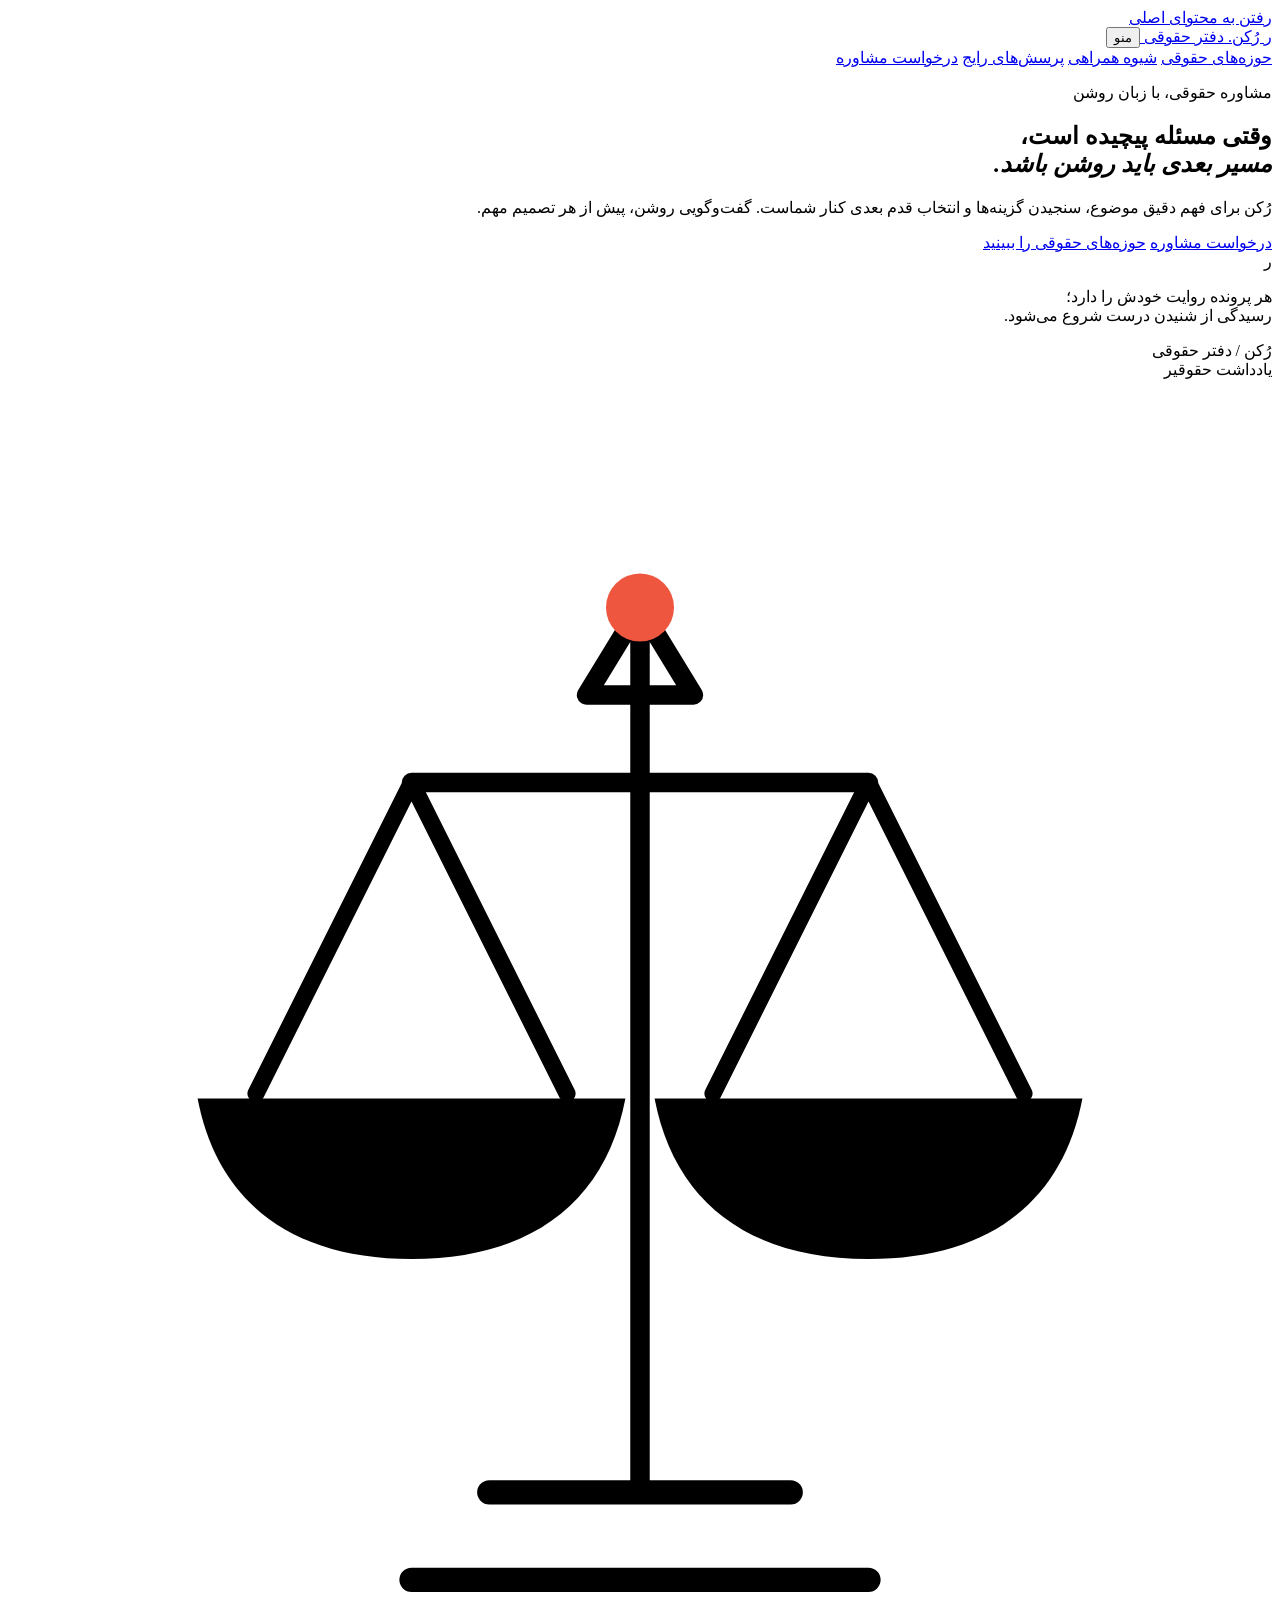
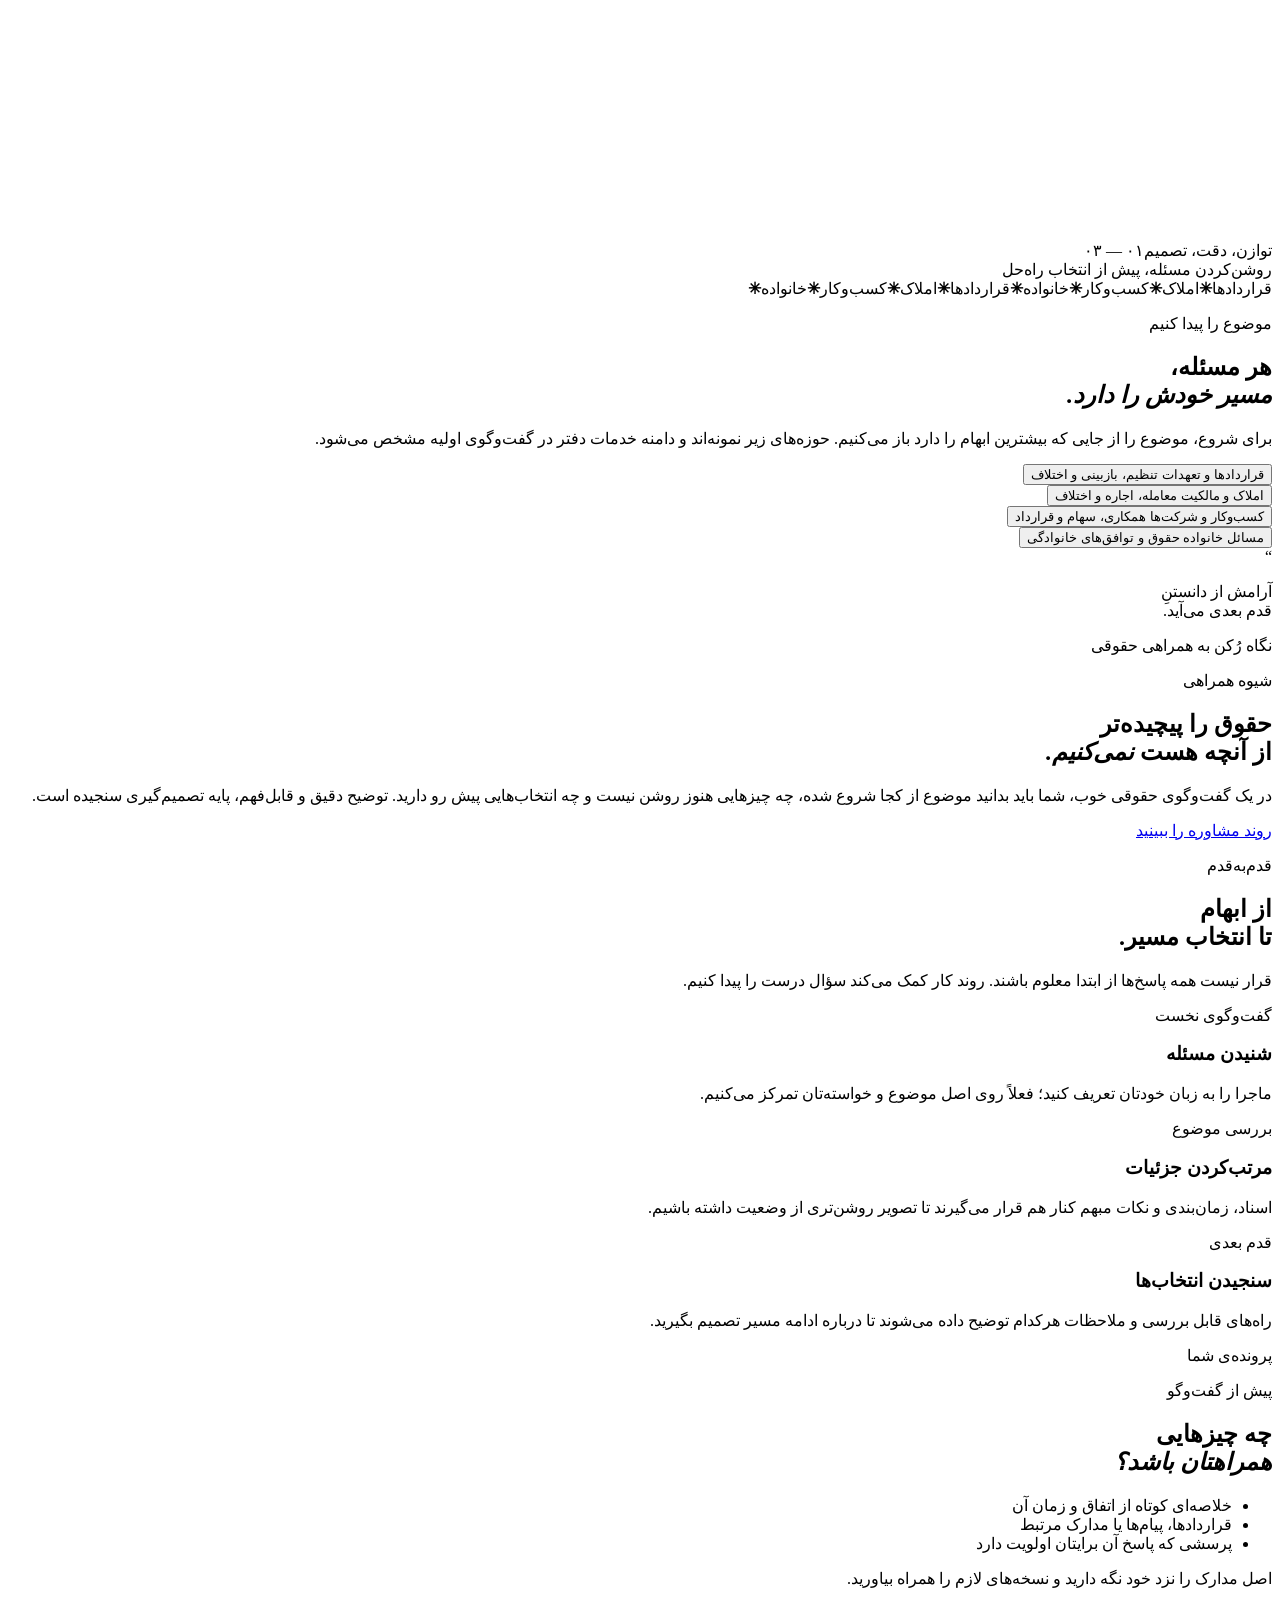
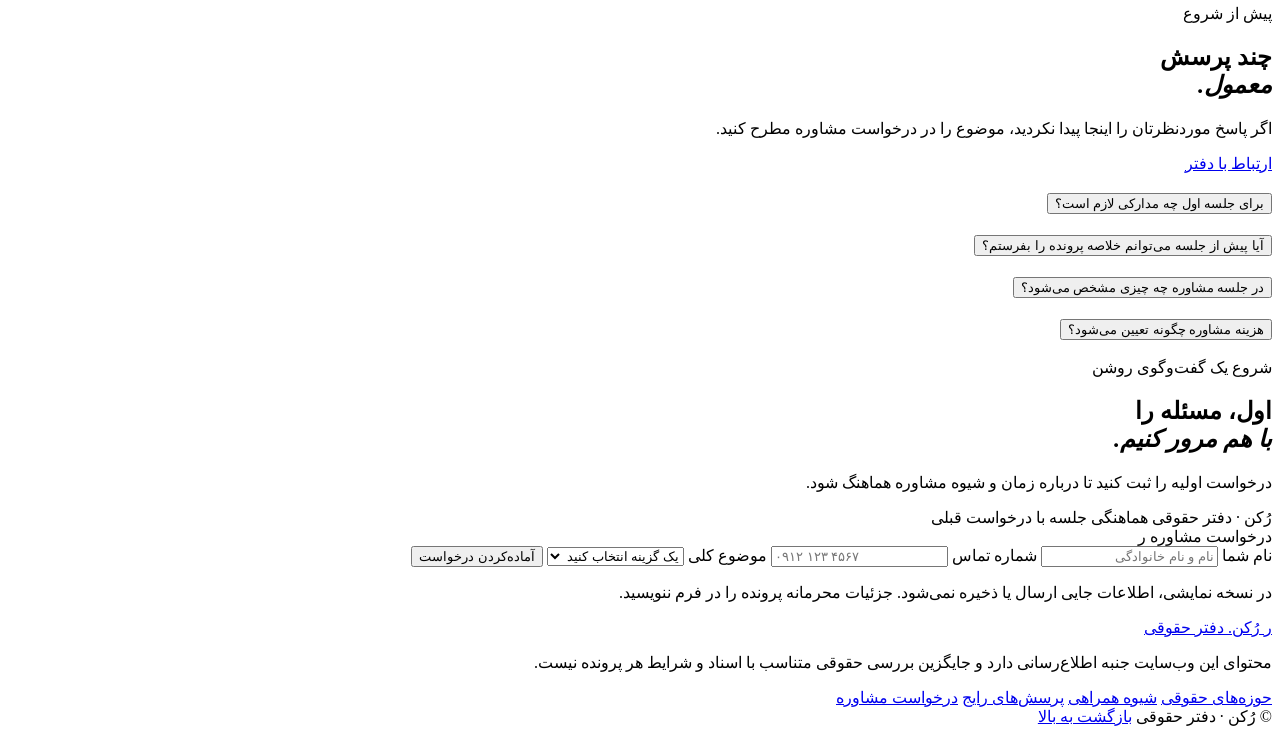
==== index.html @ d0f80ebe "Add Persian homepage" ====
<!doctype html>
<html lang="fa" dir="rtl">
<head>
  <meta charset="utf-8">
  <meta name="viewport" content="width=device-width, initial-scale=1">
  <meta name="theme-color" content="#f3f0e9">
  <meta name="description" content="رُکن؛ نمونه‌ای برای معرفی خدمات حقوقی، توضیح مسیر مشاوره و ارتباط با دفتر حقوقی.">
  <title>رُکن | دفتر حقوقی</title>
  <link rel="preconnect" href="https://fonts.googleapis.com">
  <link rel="preconnect" href="https://fonts.gstatic.com" crossorigin>
  <link href="https://fonts.googleapis.com/css2?family=Noto+Naskh+Arabic:wght@500;600;700&family=Vazirmatn:wght@400;500;600;700;800&display=swap" rel="stylesheet">
  <link rel="stylesheet" href="styles.css">
  <script src="app.js" defer></script>
</head>
<body>
  <a class="skip-link" href="#main">رفتن به محتوای اصلی</a>
  <div class="page-frame">
    <header class="site-header">
      <a class="brand" href="#top" aria-label="رُکن، صفحه اصلی">
        <span class="brand-mark" aria-hidden="true">ر</span>
        <span class="brand-name">رُکن<span class="brand-dot">.</span></span>
        <span class="brand-caption">دفتر حقوقی</span>
      </a>
      <button class="menu-toggle" type="button" aria-expanded="false" aria-controls="main-nav">
        <span class="menu-toggle-label">منو</span>
        <span class="menu-glyph" aria-hidden="true"><i></i><i></i></span>
      </button>
      <nav class="main-nav" id="main-nav" aria-label="ناوبری اصلی">
        <a href="#services">حوزه‌های حقوقی</a>
        <a href="#approach">شیوه همراهی</a>
        <a href="#questions">پرسش‌های رایج</a>
        <a class="nav-contact" href="#contact">درخواست مشاوره</a>
      </nav>
    </header>

    <main id="main">
      <section class="hero section-wrap" id="top">
        <div class="hero-copy">
          <p class="eyebrow"><span class="eyebrow-line"></span> مشاوره حقوقی، با زبان روشن</p>
          <h1>وقتی مسئله پیچیده است،<br><em>مسیر بعدی باید روشن باشد.</em></h1>
          <p class="hero-intro">رُکن برای فهم دقیق موضوع، سنجیدن گزینه‌ها و انتخاب قدم بعدی کنار شماست. گفت‌وگویی روشن، پیش از هر تصمیم مهم.</p>
          <div class="hero-actions">
            <a class="button button-dark" href="#contact">درخواست مشاوره</a>
            <a class="text-link" href="#services">حوزه‌های حقوقی را ببینید</a>
          </div>
          <div class="hero-note">
            <span class="note-stamp" aria-hidden="true">ر</span>
            <p>هر پرونده روایت خودش را دارد؛<br>رسیدگی از شنیدن درست شروع می‌شود.</p>
          </div>
        </div>
        <div class="hero-art" aria-label="تصویرسازی انتزاعی با الهام از ترازوی عدالت" role="img">
          <div class="art-grid" aria-hidden="true"></div>
          <div class="art-orbit art-orbit-one" aria-hidden="true"></div>
          <div class="art-orbit art-orbit-two" aria-hidden="true"></div>
          <span class="art-index">رُکن / دفتر حقوقی</span>
          <div class="art-paper">
            <div class="paper-topline"><span>یادداشت حقوقی</span><span class="paper-seal">ر</span></div>
            <svg class="scale-drawing" viewBox="0 0 260 300" fill="none" xmlns="http://www.w3.org/2000/svg" aria-hidden="true">
              <path d="M130 47V228M83 83H177M130 47L119 65H141L130 47Z" stroke="currentColor" stroke-width="4" stroke-linecap="round" stroke-linejoin="round"/>
              <path d="M83 83L51 147M83 83L115 147M177 83L145 147M177 83L209 147" stroke="currentColor" stroke-width="3.5" stroke-linecap="round"/>
              <path d="M39 148C43 169 58 181 83 181C108 181 123 169 127 148H39Z" fill="currentColor"/>
              <path d="M133 148C137 169 152 181 177 181C202 181 217 169 221 148H133Z" fill="currentColor"/>
              <path d="M99 229H161M83 247H177" stroke="currentColor" stroke-width="5" stroke-linecap="round"/>
              <circle cx="130" cy="47" r="7" fill="#ef563f"/>
            </svg>
            <div class="paper-bottomline"><span>توازن، دقت، تصمیم</span><span>۰۱ — ۰۳</span></div>
          </div>
          <span class="art-side-note">روشن‌کردن مسئله، پیش از انتخاب راه‌حل</span>
          <span class="art-red-disc" aria-hidden="true"></span>
        </div>
      </section>

      <div class="ticker" aria-label="خدمات حقوقی روشن و قابل‌پیگیری">
        <div class="ticker-track">
          <span>قراردادها</span><b>✳</b><span>املاک</span><b>✳</b><span>کسب‌وکار</span><b>✳</b><span>خانواده</span><b>✳</b><span>قراردادها</span><b>✳</b><span>املاک</span><b>✳</b><span>کسب‌وکار</span><b>✳</b><span>خانواده</span><b>✳</b>
        </div>
      </div>

      <section class="services section-wrap" id="services">
        <div class="section-heading">
          <div>
            <p class="eyebrow"><span class="eyebrow-line"></span> موضوع را پیدا کنیم</p>
            <h2>هر مسئله،<br><em>مسیر خودش را دارد.</em></h2>
          </div>
          <p class="section-lead">برای شروع، موضوع را از جایی که بیشترین ابهام را دارد باز می‌کنیم. حوزه‌های زیر نمونه‌اند و دامنه خدمات دفتر در گفت‌وگوی اولیه مشخص می‌شود.</p>
        </div>
        <div class="service-list">
          <article class="service-row">
            <button class="service-trigger" type="button" aria-expanded="false" aria-controls="service-contracts">
              <span class="service-name">قراردادها و تعهدات</span>
              <span class="service-kicker">تنظیم، بازبینی و اختلاف</span>
              <span class="plus-mark" aria-hidden="true"></span>
            </button>
            <div class="service-detail" id="service-contracts" hidden>
              <p>پیش از امضا یا در زمان اختلاف، بندهای مهم، تعهدها و پیامدهای احتمالی را متناسب با متن قرارداد بررسی کنید.</p>
              <a href="#contact">درباره این موضوع گفت‌وگو کنیم</a>
            </div>
          </article>
          <article class="service-row">
            <button class="service-trigger" type="button" aria-expanded="false" aria-controls="service-property">
              <span class="service-name">املاک و مالکیت</span>
              <span class="service-kicker">معامله، اجاره و اختلاف</span>
              <span class="plus-mark" aria-hidden="true"></span>
            </button>
            <div class="service-detail" id="service-property" hidden>
              <p>مدارک و توافق‌های مرتبط با ملک را کنار هم بگذارید تا موضوع، خواسته و مسیرهای قابل بررسی روشن‌تر شود.</p>
              <a href="#contact">درباره این موضوع گفت‌وگو کنیم</a>
            </div>
          </article>
          <article class="service-row">
            <button class="service-trigger" type="button" aria-expanded="false" aria-controls="service-business">
              <span class="service-name">کسب‌وکار و شرکت‌ها</span>
              <span class="service-kicker">همکاری، سهام و قرارداد</span>
              <span class="plus-mark" aria-hidden="true"></span>
            </button>
            <div class="service-detail" id="service-business" hidden>
              <p>در روابط تجاری، جزئیات توافق و حدود مسئولیت‌ها اهمیت دارند. اسناد مرتبط را برای بررسی اولیه آماده کنید.</p>
              <a href="#contact">درباره این موضوع گفت‌وگو کنیم</a>
            </div>
          </article>
          <article class="service-row">
            <button class="service-trigger" type="button" aria-expanded="false" aria-controls="service-family">
              <span class="service-name">مسائل خانواده</span>
              <span class="service-kicker">حقوق و توافق‌های خانوادگی</span>
              <span class="plus-mark" aria-hidden="true"></span>
            </button>
            <div class="service-detail" id="service-family" hidden>
              <p>با حفظ حریم خصوصی، موضوع را مرحله‌به‌مرحله مطرح کنید تا گزینه‌های متناسب با شرایط شما بررسی شوند.</p>
              <a href="#contact">درباره این موضوع گفت‌وگو کنیم</a>
            </div>
          </article>
        </div>
      </section>

      <section class="manifesto" id="approach">
        <div class="manifesto-inner section-wrap">
          <div class="manifesto-aside">
            <span class="manifesto-mark" aria-hidden="true">“</span>
            <p>آرامش از دانستنِ<br>قدم بعدی می‌آید.</p>
            <span class="manifesto-caption">نگاه رُکن به همراهی حقوقی</span>
          </div>
          <div class="manifesto-copy">
            <p class="eyebrow eyebrow-light"><span class="eyebrow-line"></span> شیوه همراهی</p>
            <h2>حقوق را پیچیده‌تر<br>از آنچه هست <em>نمی‌کنیم.</em></h2>
            <p>در یک گفت‌وگوی حقوقی خوب، شما باید بدانید موضوع از کجا شروع شده، چه چیزهایی هنوز روشن نیست و چه انتخاب‌هایی پیش رو دارید. توضیح دقیق و قابل‌فهم، پایه تصمیم‌گیری سنجیده است.</p>
            <a class="light-link" href="#process">روند مشاوره را ببینید</a>
          </div>
          <div class="manifesto-geometry" aria-hidden="true"><span></span><span></span><span></span></div>
        </div>
      </section>

      <section class="process section-wrap" id="process">
        <div class="process-heading">
          <p class="eyebrow"><span class="eyebrow-line"></span> قدم‌به‌قدم</p>
          <h2>از ابهام<br>تا انتخاب مسیر.</h2>
          <p>قرار نیست همه پاسخ‌ها از ابتدا معلوم باشند. روند کار کمک می‌کند سؤال درست را پیدا کنیم.</p>
        </div>
        <div class="process-steps">
          <article class="process-step">
            <span class="step-marker">گفت‌وگوی نخست</span>
            <h3>شنیدن مسئله</h3>
            <p>ماجرا را به زبان خودتان تعریف کنید؛ فعلاً روی اصل موضوع و خواسته‌تان تمرکز می‌کنیم.</p>
          </article>
          <article class="process-step">
            <span class="step-marker">بررسی موضوع</span>
            <h3>مرتب‌کردن جزئیات</h3>
            <p>اسناد، زمان‌بندی و نکات مبهم کنار هم قرار می‌گیرند تا تصویر روشن‌تری از وضعیت داشته باشیم.</p>
          </article>
          <article class="process-step">
            <span class="step-marker">قدم بعدی</span>
            <h3>سنجیدن انتخاب‌ها</h3>
            <p>راه‌های قابل بررسی و ملاحظات هرکدام توضیح داده می‌شوند تا درباره ادامه مسیر تصمیم بگیرید.</p>
          </article>
        </div>
      </section>

      <section class="bring section-wrap">
        <div class="bring-card">
          <div class="bring-visual" aria-hidden="true">
            <div class="folder-shape"><span></span><i></i><b></b></div>
            <span class="folder-label">پرونده‌ی شما</span>
          </div>
          <div class="bring-copy">
            <p class="eyebrow"><span class="eyebrow-line"></span> پیش از گفت‌وگو</p>
            <h2>چه چیزهایی<br><em>همراهتان باشد؟</em></h2>
            <ul class="check-list">
              <li>خلاصه‌ای کوتاه از اتفاق و زمان آن</li>
              <li>قراردادها، پیام‌ها یا مدارک مرتبط</li>
              <li>پرسشی که پاسخ آن برایتان اولویت دارد</li>
            </ul>
            <p class="privacy-note">اصل مدارک را نزد خود نگه دارید و نسخه‌های لازم را همراه بیاورید.</p>
          </div>
        </div>
      </section>

      <section class="faq section-wrap" id="questions">
        <div class="faq-intro">
          <p class="eyebrow"><span class="eyebrow-line"></span> پیش از شروع</p>
          <h2>چند پرسش<br><em>معمول.</em></h2>
          <p>اگر پاسخ موردنظرتان را اینجا پیدا نکردید، موضوع را در درخواست مشاوره مطرح کنید.</p>
          <a class="text-link" href="#contact">ارتباط با دفتر</a>
        </div>
        <div class="faq-list">
          <article class="faq-item">
            <h3><button class="faq-question" type="button" aria-expanded="false" aria-controls="answer-one">برای جلسه اول چه مدارکی لازم است؟<span class="plus-mark" aria-hidden="true"></span></button></h3>
            <div class="faq-answer" id="answer-one" hidden><p>مدارکی را که مستقیماً به موضوع مربوط‌اند، مثل قرارداد، نامه یا پیام‌های مرتبط، مرتب کنید. اگر هنوز همه مدارک را ندارید، همان موارد موجود برای شروع گفت‌وگو کافی است.</p></div>
          </article>
          <article class="faq-item">
            <h3><button class="faq-question" type="button" aria-expanded="false" aria-controls="answer-two">آیا پیش از جلسه می‌توانم خلاصه پرونده را بفرستم؟<span class="plus-mark" aria-hidden="true"></span></button></h3>
            <div class="faq-answer" id="answer-two" hidden><p>روش و مسیر امن دریافت اسناد باید هنگام هماهنگی مشخص شود. اطلاعات محرمانه یا اصل مدارک را در فرم‌های عمومی اینترنتی ارسال نکنید.</p></div>
          </article>
          <article class="faq-item">
            <h3><button class="faq-question" type="button" aria-expanded="false" aria-controls="answer-three">در جلسه مشاوره چه چیزی مشخص می‌شود؟<span class="plus-mark" aria-hidden="true"></span></button></h3>
            <div class="faq-answer" id="answer-three" hidden><p>هدف، فهم بهتر مسئله، مرور اطلاعات و مدارک موجود و بررسی گزینه‌های متناسب با شرایط است. نتیجه هر پرونده به جزئیات و مستندات آن بستگی دارد.</p></div>
          </article>
          <article class="faq-item">
            <h3><button class="faq-question" type="button" aria-expanded="false" aria-controls="answer-four">هزینه مشاوره چگونه تعیین می‌شود؟<span class="plus-mark" aria-hidden="true"></span></button></h3>
            <div class="faq-answer" id="answer-four" hidden><p>هزینه و شرایط هر خدمت باید پیش از شروع همکاری و با توجه به موضوع، زمان و دامنه کار به‌صورت شفاف اعلام شود.</p></div>
          </article>
        </div>
      </section>

      <section class="contact-section" id="contact">
        <div class="contact-wrap section-wrap">
          <div class="contact-copy">
            <p class="eyebrow eyebrow-light"><span class="eyebrow-line"></span> شروع یک گفت‌وگوی روشن</p>
            <h2>اول، مسئله را<br><em>با هم مرور کنیم.</em></h2>
            <p>درخواست اولیه را ثبت کنید تا درباره زمان و شیوه مشاوره هماهنگ شود.</p>
            <div class="contact-details">
              <span>رُکن · دفتر حقوقی</span>
              <span>هماهنگی جلسه با درخواست قبلی</span>
            </div>
          </div>
          <form class="contact-form" id="contact-form">
            <div class="form-heading">
              <span>درخواست مشاوره</span>
              <span class="form-mark" aria-hidden="true">ر</span>
            </div>
            <label for="visitor-name">نام شما</label>
            <input id="visitor-name" name="name" autocomplete="name" placeholder="نام و نام خانوادگی" required>
            <label for="visitor-phone">شماره تماس</label>
            <input id="visitor-phone" name="phone" type="tel" autocomplete="tel" inputmode="tel" placeholder="۰۹۱۲ ۱۲۳ ۴۵۶۷" required>
            <label for="subject">موضوع کلی</label>
            <select id="subject" name="subject" required>
              <option value="" selected disabled>یک گزینه انتخاب کنید</option>
              <option>قرارداد و تعهدات</option>
              <option>املاک و مالکیت</option>
              <option>کسب‌وکار و شرکت‌ها</option>
              <option>مسائل خانواده</option>
              <option>موضوع دیگر</option>
            </select>
            <button class="button button-red" type="submit">آماده‌کردن درخواست</button>
            <p class="form-privacy">در نسخه نمایشی، اطلاعات جایی ارسال یا ذخیره نمی‌شود. جزئیات محرمانه پرونده را در فرم ننویسید.</p>
            <p class="form-feedback" id="form-feedback" role="status" aria-live="polite"></p>
          </form>
        </div>
      </section>
    </main>

    <footer class="site-footer">
      <div class="footer-main section-wrap">
        <a class="brand brand-footer" href="#top" aria-label="بازگشت به بالای صفحه">
          <span class="brand-mark" aria-hidden="true">ر</span>
          <span class="brand-name">رُکن<span class="brand-dot">.</span></span>
          <span class="brand-caption">دفتر حقوقی</span>
        </a>
        <p class="footer-note">محتوای این وب‌سایت جنبه اطلاع‌رسانی دارد و جایگزین بررسی حقوقی متناسب با اسناد و شرایط هر پرونده نیست.</p>
        <nav class="footer-links" aria-label="پیوندهای پایانی">
          <a href="#services">حوزه‌های حقوقی</a>
          <a href="#approach">شیوه همراهی</a>
          <a href="#questions">پرسش‌های رایج</a>
          <a href="#contact">درخواست مشاوره</a>
        </nav>
      </div>
      <div class="footer-bottom section-wrap">
        <span>© رُکن · دفتر حقوقی</span>
        <a href="#top">بازگشت به بالا</a>
      </div>
    </footer>
  </div>
</body>
</html>
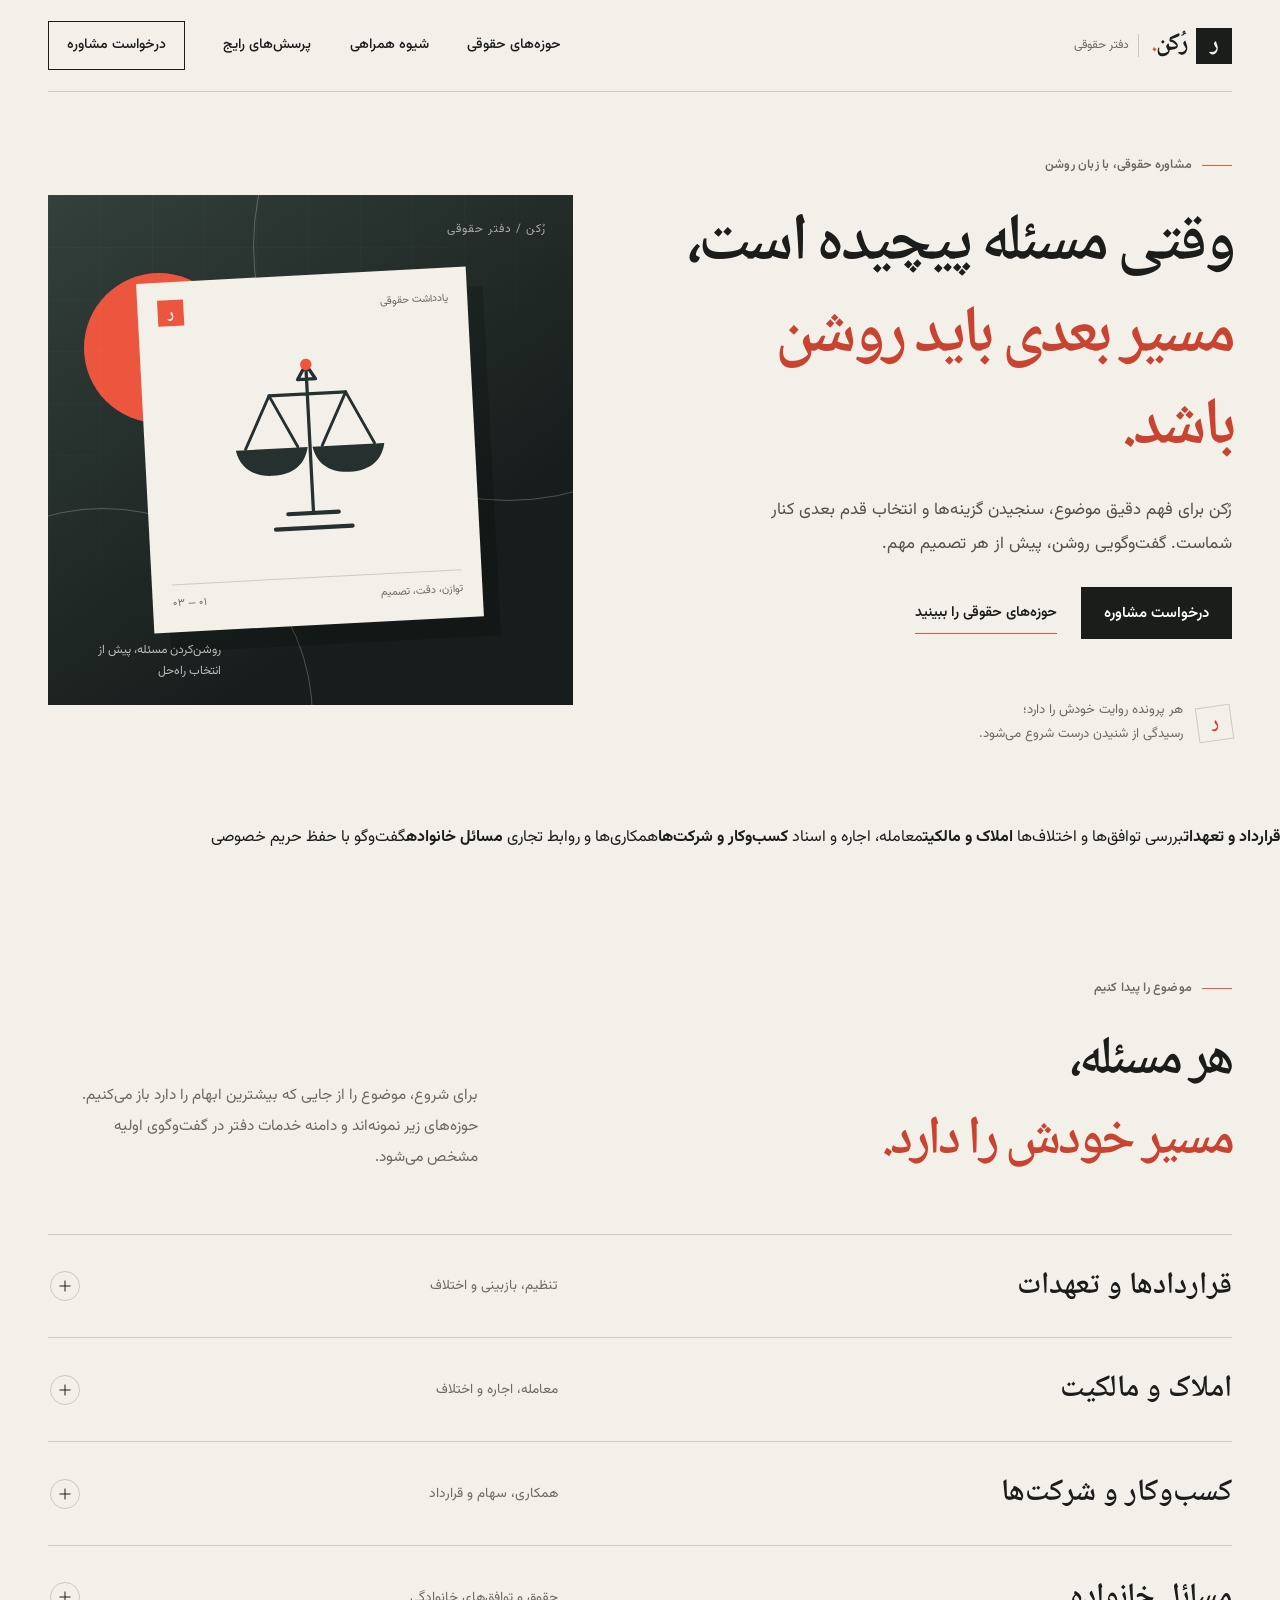
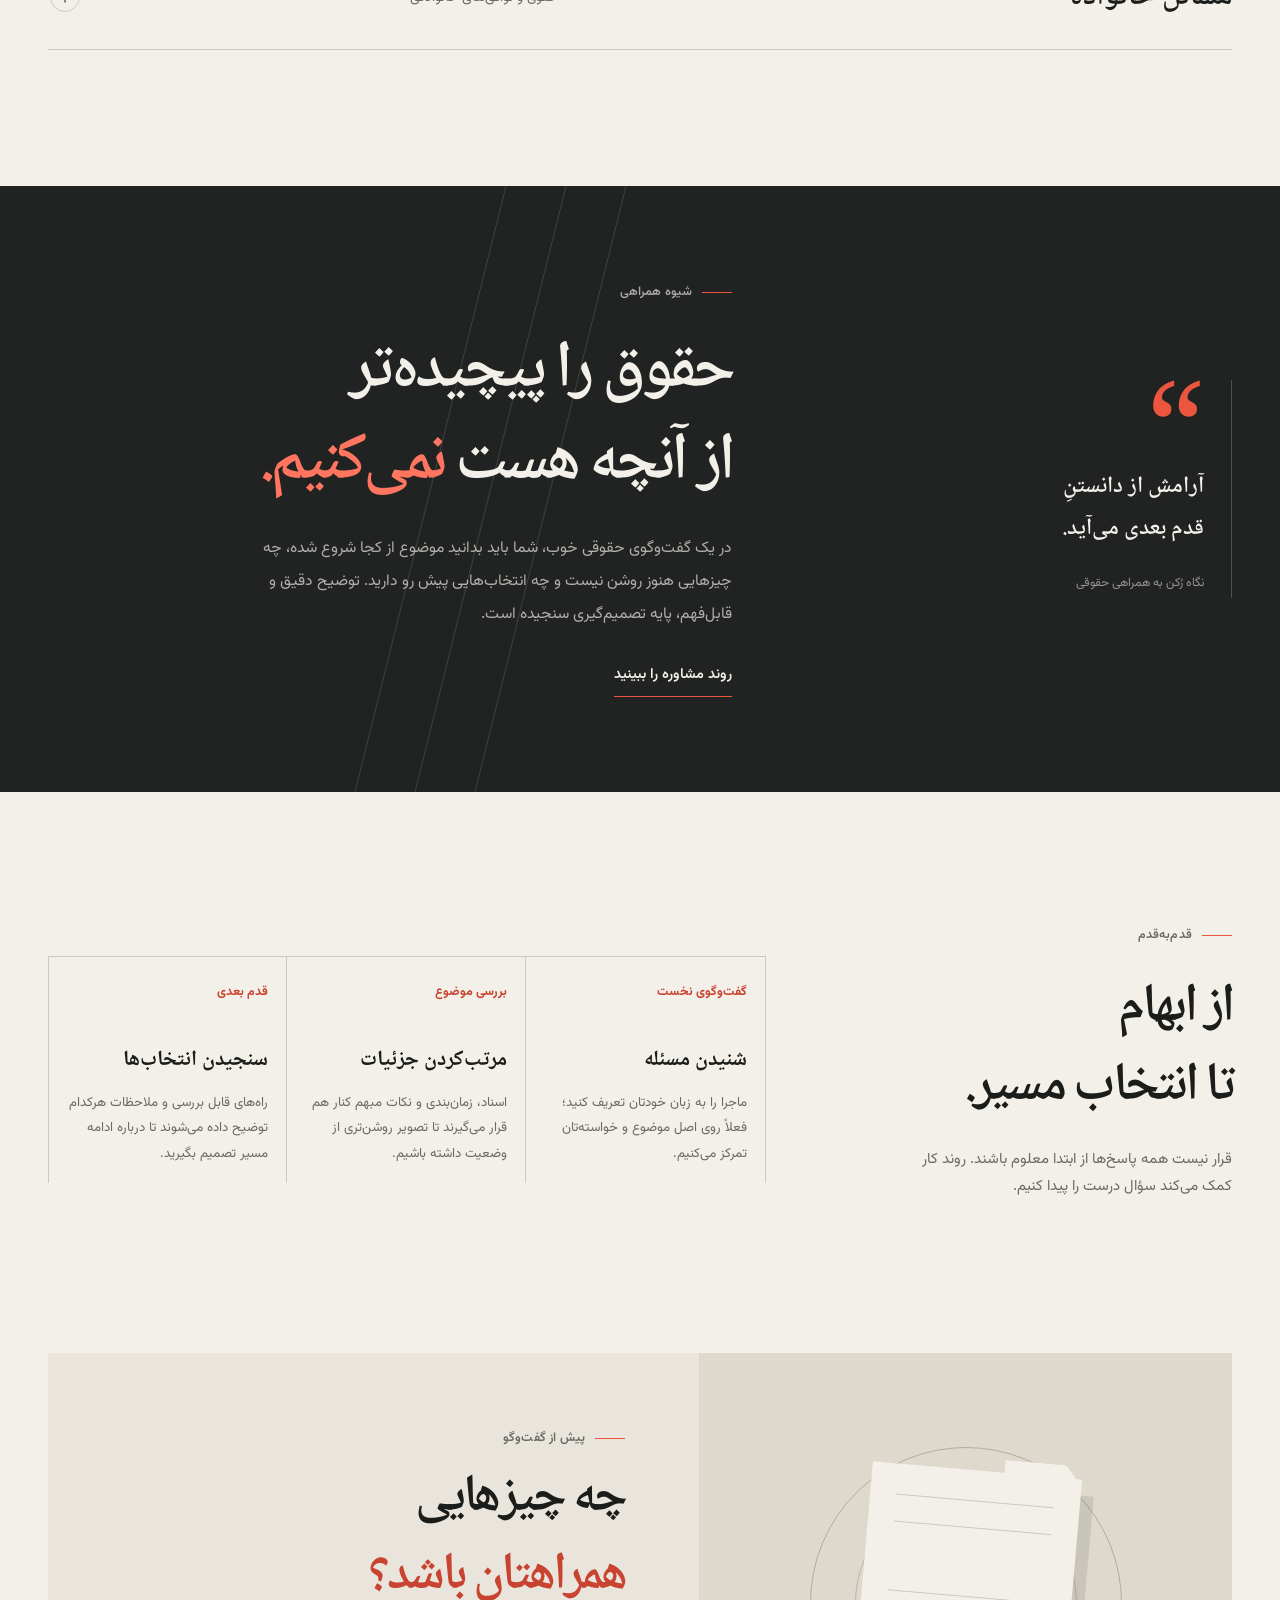
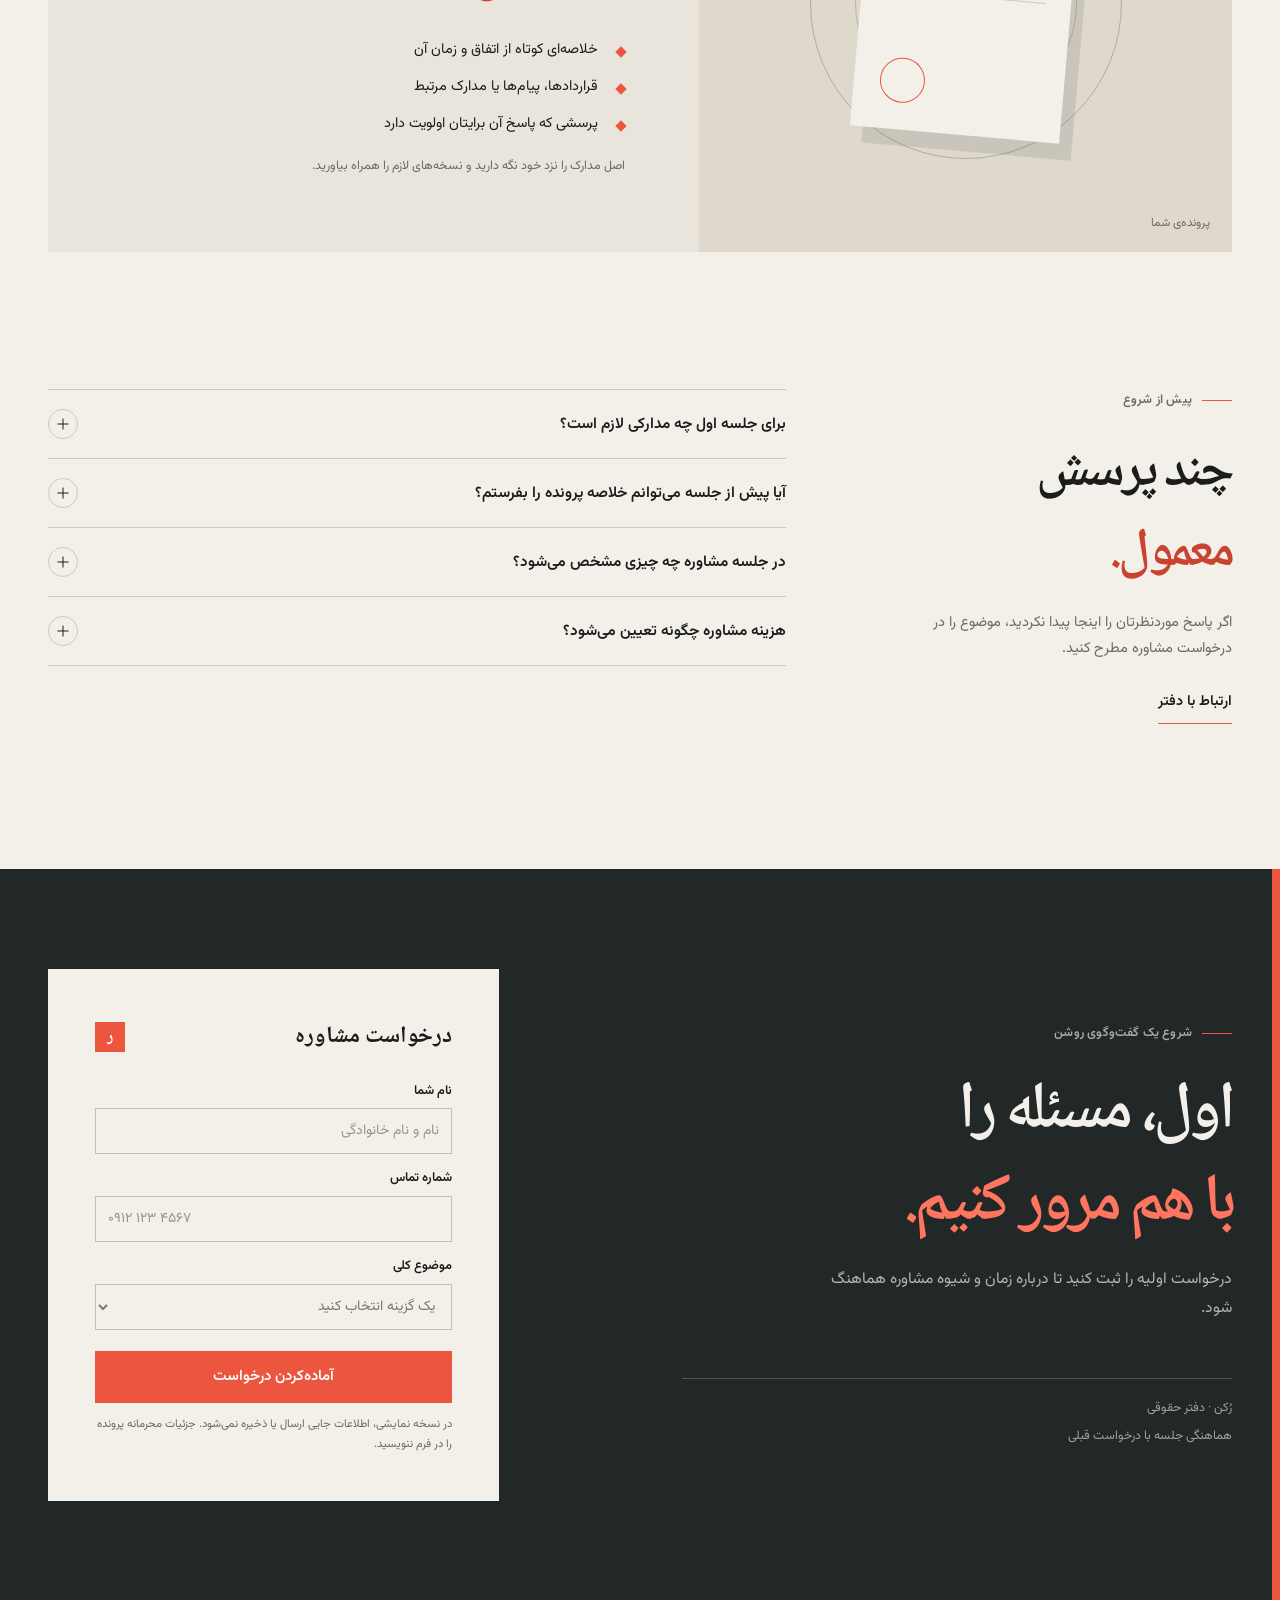
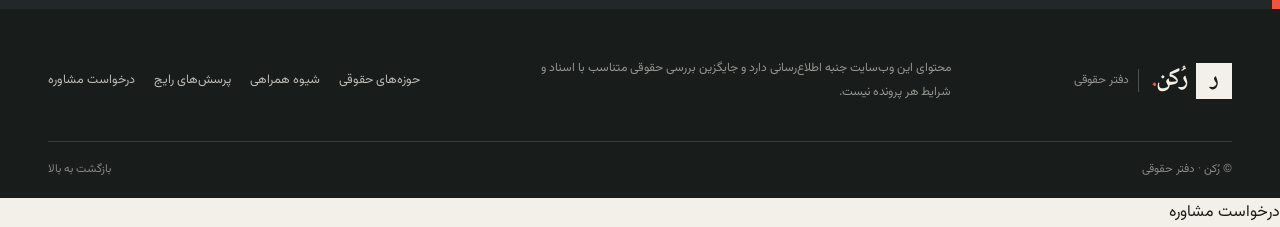
==== commit 5438d4d8: "Polish Rukn legal office website" ====
--- a/index.html
+++ b/index.html
@@ -70,11 +70,14 @@
         </div>
       </section>
 
-      <div class="ticker" aria-label="خدمات حقوقی روشن و قابل‌پیگیری">
-        <div class="ticker-track">
-          <span>قراردادها</span><b>✳</b><span>املاک</span><b>✳</b><span>کسب‌وکار</span><b>✳</b><span>خانواده</span><b>✳</b><span>قراردادها</span><b>✳</b><span>املاک</span><b>✳</b><span>کسب‌وکار</span><b>✳</b><span>خانواده</span><b>✳</b>
-        </div>
-      </div>
+      <nav class="service-index" aria-label="میانبر حوزه‌های حقوقی">
+        <div class="service-index-inner">
+          <a href="#services"><strong>قرارداد و تعهدات</strong><span>بررسی توافق‌ها و اختلاف‌ها</span></a>
+          <a href="#services"><strong>املاک و مالکیت</strong><span>معامله، اجاره و اسناد</span></a>
+          <a href="#services"><strong>کسب‌وکار و شرکت‌ها</strong><span>همکاری‌ها و روابط تجاری</span></a>
+          <a href="#services"><strong>مسائل خانواده</strong><span>گفت‌وگو با حفظ حریم خصوصی</span></a>
+        </div>
+      </nav>
 
       <section class="services section-wrap" id="services">
         <div class="section-heading">
@@ -277,6 +280,7 @@
         <a href="#top">بازگشت به بالا</a>
       </div>
     </footer>
+    <a class="mobile-contact-cta" href="#contact">درخواست مشاوره</a>
   </div>
 </body>
 </html>
--- a/styles.css
+++ b/styles.css
@@ -0,0 +1,304 @@
+:root {
+  color-scheme: light;
+  --paper: #f3f0e9;
+  --paper-deep: #e9e5dc;
+  --ink: #1b1d1b;
+  --muted: #696a64;
+  --rule: rgba(27, 29, 27, .18);
+  --red: #ec563f;
+  --red-dark: #c94331;
+  --night: #202322;
+  --display: "Noto Naskh Arabic", Georgia, serif;
+  --body: "Vazirmatn", Tahoma, sans-serif;
+  font-family: var(--body);
+  font-synthesis: none;
+  text-rendering: optimizeLegibility;
+  scroll-behavior: smooth;
+  scroll-padding-top: 90px;
+}
+
+* { box-sizing: border-box; }
+html { min-width: 320px; background: var(--paper); }
+body { margin: 0; color: var(--ink); background: var(--paper); font-family: var(--body); font-size: 1rem; line-height: 1.85; }
+button, input, select { font: inherit; }
+button, a { -webkit-tap-highlight-color: transparent; }
+a { color: inherit; text-decoration: none; }
+button { color: inherit; }
+::selection { background: var(--red); color: #fff; }
+
+.page-frame { overflow: hidden; }
+.section-wrap { width: min(1200px, calc(100% - 96px)); margin-inline: auto; }
+.skip-link { position: fixed; z-index: 100; inset-block-start: 12px; inset-inline-start: 12px; padding: 9px 16px; transform: translateY(-150%); background: var(--ink); color: #fff; }
+.skip-link:focus { transform: translateY(0); }
+
+.site-header { min-height: 92px; width: min(1360px, calc(100% - 96px)); margin: auto; display: flex; align-items: center; justify-content: space-between; border-bottom: 1px solid var(--rule); position: relative; z-index: 20; }
+.brand { display: inline-flex; align-items: center; gap: 9px; white-space: nowrap; }
+.brand-mark { width: 36px; height: 36px; display: grid; place-items: center; color: var(--paper); background: var(--ink); font-family: var(--display); font-weight: 700; font-size: 1.45rem; line-height: 1; }
+.brand-name { font-family: var(--display); font-weight: 700; font-size: 1.55rem; line-height: 1; letter-spacing: -.05em; }
+.brand-dot { color: var(--red); }
+.brand-caption { padding-inline-start: 9px; margin-inline-start: 3px; border-inline-start: 1px solid var(--rule); color: var(--muted); font-size: .75rem; }
+.main-nav { display: flex; align-items: center; gap: clamp(20px, 3vw, 45px); font-size: .88rem; font-weight: 500; }
+.main-nav a:not(.nav-contact), .footer-links a, .text-link, .light-link { transition: color .2s ease; }
+.main-nav a:hover, .footer-links a:hover, .text-link:hover { color: var(--red-dark); }
+.nav-contact { border: 1px solid var(--ink); padding: 10px 18px; transition: background .2s ease, color .2s ease; }
+.nav-contact:hover { background: var(--ink); color: var(--paper); }
+.menu-toggle { display: none; border: 0; padding: 10px 0; background: transparent; cursor: pointer; }
+.menu-toggle-label { margin-inline-end: 9px; font-size: .9rem; }
+.menu-glyph { width: 20px; display: inline-flex; flex-direction: column; gap: 5px; vertical-align: middle; }
+.menu-glyph i { width: 100%; height: 1px; background: currentColor; transition: transform .2s ease; }
+.menu-toggle[aria-expanded="true"] .menu-glyph i:first-child { transform: translateY(3px) rotate(45deg); }
+.menu-toggle[aria-expanded="true"] .menu-glyph i:last-child { transform: translateY(-3px) rotate(-45deg); }
+
+.hero { display: grid; grid-template-columns: 1.03fr .97fr; align-items: center; gap: clamp(40px, 8vw, 118px); min-height: 650px; padding-block: 62px 76px; }
+.eyebrow { display: flex; align-items: center; gap: 10px; margin: 0 0 22px; color: var(--muted); font-size: .78rem; font-weight: 600; letter-spacing: .015em; }
+.eyebrow-line { width: 30px; height: 1px; display: inline-block; flex: 0 0 auto; background: var(--red); }
+h1, h2, h3, p { margin-block-start: 0; }
+h1, h2 { font-family: var(--display); font-weight: 600; letter-spacing: -.055em; }
+h1 { max-width: 700px; margin-bottom: 18px; font-size: clamp(2.65rem, 5.2vw, 5.15rem); line-height: 1.38; }
+h1 em, h2 em { color: var(--red-dark); font-style: normal; }
+.hero-intro { max-width: 500px; margin-bottom: 26px; color: #51524c; font-size: 1.05rem; line-height: 2.05; }
+.hero-actions { display: flex; flex-wrap: wrap; align-items: center; gap: 24px; }
+.button { min-height: 52px; padding: 11px 23px; display: inline-flex; align-items: center; justify-content: center; border: 0; cursor: pointer; font-size: .93rem; font-weight: 600; transition: transform .2s ease, background .2s ease; }
+.button:hover { transform: translateY(-2px); }
+.button-dark { background: var(--ink); color: #fff; }
+.button-dark:hover { background: #353936; }
+.text-link { padding-block: 7px; border-bottom: 1px solid var(--red); font-size: .9rem; font-weight: 600; }
+.hero-note { display: flex; align-items: center; gap: 14px; margin-top: 60px; color: var(--muted); font-size: .82rem; line-height: 1.8; }
+.hero-note p { margin: 0; }
+.note-stamp { width: 35px; height: 35px; display: grid; place-items: center; border: 1px solid var(--rule); color: var(--red-dark); font-family: var(--display); font-weight: 700; font-size: 1.2rem; transform: rotate(-8deg); }
+
+.hero-art { position: relative; min-height: 510px; display: grid; place-items: center; isolation: isolate; background: #26302f; color: #f3f0e9; overflow: hidden; }
+.hero-art::before { content: ""; position: absolute; z-index: -1; inset: 0; background: linear-gradient(145deg, #33403b, #171d1c 72%); }
+.art-grid { position: absolute; inset: 0; opacity: .2; background-image: linear-gradient(rgba(244,240,230,.13) 1px, transparent 1px), linear-gradient(90deg, rgba(244,240,230,.13) 1px, transparent 1px); background-size: 52px 52px; mask-image: linear-gradient(150deg, #000 5%, transparent 74%); }
+.art-orbit { position: absolute; z-index: -1; border: 1px solid rgba(243,240,233,.25); border-radius: 50%; }
+.art-orbit-one { width: 510px; height: 510px; inset-inline-start: -190px; inset-block-start: -204px; }
+.art-orbit-two { width: 420px; height: 420px; inset-inline-end: -155px; inset-block-end: -223px; }
+.art-index { position: absolute; inset-block-start: 24px; inset-inline-start: 27px; color: rgba(243,240,233,.66); font-size: .74rem; letter-spacing: .08em; }
+.art-paper { position: relative; z-index: 2; width: 63%; min-width: 240px; height: 350px; padding: 18px 20px; display: flex; flex-direction: column; justify-content: space-between; color: var(--ink); background: var(--paper); box-shadow: 16px 20px 0 rgba(0,0,0,.18); transform: rotate(-3deg); }
+.paper-topline, .paper-bottomline { display: flex; justify-content: space-between; align-items: center; color: var(--muted); font-size: .67rem; }
+.paper-seal { width: 26px; height: 26px; display: grid; place-items: center; background: var(--red); color: white; font-family: var(--display); font-weight: 700; font-size: 1rem; }
+.scale-drawing { width: 100%; height: 245px; color: #26302f; }
+.paper-bottomline { padding-top: 9px; border-top: 1px solid var(--rule); }
+.art-side-note { position: absolute; z-index: 3; inset-block-end: 22px; inset-inline-end: 23px; width: 150px; color: rgba(243,240,233,.75); font-size: .76rem; line-height: 1.8; }
+.art-red-disc { position: absolute; z-index: -1; width: 150px; height: 150px; border-radius: 50%; inset-block-start: 78px; inset-inline-end: 36px; background: var(--red); }
+
+.ticker { width: 100%; overflow: hidden; background: var(--red); color: #211f1d; }
+.ticker-track { width: max-content; min-height: 62px; display: flex; align-items: center; gap: clamp(26px, 5vw, 72px); padding-inline: 28px; animation: ticker-drift 35s linear infinite; white-space: nowrap; }
+.ticker-track span { font-family: var(--display); font-size: 1.25rem; font-weight: 600; }
+.ticker-track b { font-size: .8rem; font-weight: 400; }
+@keyframes ticker-drift { from { transform: translateX(0); } to { transform: translateX(24%); } }
+
+.services { padding-block: 125px 136px; }
+.section-heading { display: grid; grid-template-columns: 1fr .62fr; gap: 60px; align-items: end; margin-bottom: 52px; }
+.section-heading h2, .process-heading h2, .bring-copy h2, .faq-intro h2 { margin: 0; font-size: clamp(2.4rem, 4.2vw, 4.2rem); line-height: 1.48; }
+.section-lead { max-width: 410px; margin: 0 0 9px; color: var(--muted); font-size: .96rem; line-height: 2; }
+.service-list { border-top: 1px solid var(--rule); }
+.service-row { border-bottom: 1px solid var(--rule); }
+.service-trigger { width: 100%; display: grid; grid-template-columns: 1fr .7fr 32px; align-items: center; gap: 20px; padding: 23px 0; text-align: start; border: 0; background: none; cursor: pointer; }
+.service-name { font-family: var(--display); font-size: clamp(1.55rem, 2.4vw, 2.15rem); font-weight: 600; transition: color .2s ease; }
+.service-trigger:hover .service-name, .service-trigger[aria-expanded="true"] .service-name { color: var(--red-dark); }
+.service-kicker { color: var(--muted); font-size: .85rem; }
+.plus-mark { position: relative; width: 30px; height: 30px; border: 1px solid var(--rule); border-radius: 50%; transition: background .2s ease, border-color .2s ease, transform .2s ease; }
+.plus-mark::before, .plus-mark::after { content: ""; position: absolute; top: 50%; left: 50%; width: 11px; height: 1px; background: currentColor; transform: translate(-50%, -50%); }
+.plus-mark::after { transform: translate(-50%, -50%) rotate(90deg); transition: transform .2s ease; }
+.service-trigger[aria-expanded="true"] .plus-mark, .faq-question[aria-expanded="true"] .plus-mark { background: var(--red); border-color: var(--red); color: white; }
+.service-trigger[aria-expanded="true"] .plus-mark::after, .faq-question[aria-expanded="true"] .plus-mark::after { transform: translate(-50%, -50%) rotate(0); }
+.service-detail { max-width: 710px; padding: 0 0 25px; margin-inline-start: 0; color: #545650; font-size: .94rem; }
+.service-detail p { margin-bottom: 12px; }
+.service-detail a { display: inline-block; border-bottom: 1px solid var(--red); color: var(--ink); font-size: .85rem; font-weight: 600; }
+
+.manifesto { background: var(--night); color: var(--paper); }
+.manifesto-inner { min-height: 520px; position: relative; display: grid; grid-template-columns: .76fr 1.24fr; align-items: center; gap: 80px; padding-block: 95px; overflow: hidden; }
+.manifesto-aside { position: relative; z-index: 1; padding-inline-start: 27px; border-inline-start: 1px solid rgba(243,240,233,.22); }
+.manifesto-mark { display: block; height: 84px; color: var(--red); font-family: var(--display); font-size: 8rem; line-height: 1; }
+.manifesto-aside p { margin: 3px 0 18px; font-family: var(--display); font-size: 1.45rem; font-weight: 600; line-height: 1.8; }
+.manifesto-caption { color: rgba(243,240,233,.55); font-size: .76rem; }
+.eyebrow-light { color: rgba(243,240,233,.65); }
+.manifesto-copy { position: relative; z-index: 1; max-width: 600px; }
+.manifesto-copy h2, .contact-copy h2 { margin: 0 0 22px; font-size: clamp(2.8rem, 5.2vw, 5rem); line-height: 1.38; }
+.manifesto-copy h2 em, .contact-copy h2 em { color: #ff755f; }
+.manifesto-copy > p:not(.eyebrow) { max-width: 500px; color: rgba(243,240,233,.68); font-size: .98rem; line-height: 2.1; }
+.light-link { display: inline-block; margin-top: 9px; padding-block: 7px; border-bottom: 1px solid var(--red); color: var(--paper); font-size: .9rem; font-weight: 600; }
+.light-link:hover { color: #ff8a78; }
+.manifesto-geometry { position: absolute; inset-block: 0; inset-inline-end: 29%; width: 200px; opacity: .15; transform: skew(-14deg); }
+.manifesto-geometry span { position: absolute; inset-block: 0; width: 1px; background: var(--paper); }
+.manifesto-geometry span:nth-child(1) { inset-inline-start: 20%; }
+.manifesto-geometry span:nth-child(2) { inset-inline-start: 50%; }
+.manifesto-geometry span:nth-child(3) { inset-inline-start: 80%; }
+
+.process { display: grid; grid-template-columns: .7fr 1.3fr; gap: 80px; padding-block: 132px 137px; }
+.process-heading { max-width: 360px; }
+.process-heading h2 { margin-bottom: 18px; }
+.process-heading > p:last-child { max-width: 340px; color: var(--muted); font-size: .93rem; }
+.process-steps { display: grid; grid-template-columns: repeat(3, 1fr); align-self: center; border-top: 1px solid var(--rule); }
+.process-step { min-height: 226px; padding: 20px 18px 12px 14px; border-inline-start: 1px solid var(--rule); }
+.process-step:last-child { border-inline-end: 1px solid var(--rule); }
+.step-marker { color: var(--red-dark); font-size: .78rem; font-weight: 700; }
+.process-step h3 { margin: 34px 0 9px; font-family: var(--display); font-size: 1.34rem; }
+.process-step p { margin: 0; color: var(--muted); font-size: .83rem; line-height: 1.95; }
+
+.bring { padding-block: 0 132px; }
+.bring-card { display: grid; grid-template-columns: .9fr 1.1fr; min-height: 400px; background: var(--paper-deep); }
+.bring-visual { position: relative; min-height: 400px; display: grid; place-items: center; overflow: hidden; background: #ded8cd; }
+.bring-visual::before { content: ""; position: absolute; width: 310px; height: 310px; border: 1px solid rgba(27,29,27,.23); border-radius: 50%; }
+.bring-visual::after { content: ""; position: absolute; width: 220px; height: 220px; border: 1px solid rgba(27,29,27,.19); border-radius: 50%; }
+.folder-shape { position: relative; z-index: 1; width: 210px; height: 265px; background: var(--paper); box-shadow: 13px 16px 0 rgba(27,29,27,.1); transform: rotate(5deg); }
+.folder-shape::before { content: ""; position: absolute; z-index: -1; top: -13px; right: 0; width: 78px; height: 20px; background: var(--paper); clip-path: polygon(0 0, 78% 0, 100% 100%, 0 100%); }
+.folder-shape span { position: absolute; inset: 30px 26px auto; height: 1px; background: var(--rule); }
+.folder-shape i { position: absolute; inset: 57px 26px auto; height: 70px; border-top: 1px solid var(--rule); border-bottom: 1px solid var(--rule); }
+.folder-shape b { position: absolute; width: 45px; height: 45px; inset-block-end: 27px; inset-inline-end: 26px; border: 1px solid var(--red); border-radius: 50%; }
+.folder-label { position: absolute; inset-block-end: 17px; inset-inline-start: 22px; color: var(--muted); font-size: .74rem; }
+.bring-copy { padding: clamp(32px, 6vw, 74px); }
+.bring-copy .eyebrow { margin-bottom: 10px; }
+.bring-copy h2 { margin-bottom: 22px; font-size: clamp(2.35rem, 4.1vw, 3.75rem); }
+.check-list { display: grid; gap: 10px; margin: 0 0 18px; padding: 0; list-style: none; }
+.check-list li { position: relative; padding-inline-start: 27px; font-size: .9rem; }
+.check-list li::before { content: ""; position: absolute; inset-inline-start: 0; top: .77em; width: 8px; height: 8px; background: var(--red); transform: rotate(45deg); }
+.privacy-note { margin: 0; color: var(--muted); font-size: .78rem; }
+
+.faq { display: grid; grid-template-columns: .65fr 1.35fr; gap: 90px; padding-block: 5px 145px; }
+.faq-intro { max-width: 330px; }
+.faq-intro h2 { margin-bottom: 16px; }
+.faq-intro > p:not(.eyebrow) { color: var(--muted); font-size: .91rem; }
+.faq-intro .text-link { display: inline-block; margin-top: 4px; }
+.faq-list { border-top: 1px solid var(--rule); }
+.faq-item { border-bottom: 1px solid var(--rule); }
+.faq-item h3 { margin: 0; }
+.faq-question { width: 100%; display: flex; justify-content: space-between; align-items: center; gap: 20px; padding: 19px 0; border: 0; background: transparent; text-align: start; font-size: .96rem; font-weight: 600; cursor: pointer; }
+.faq-question .plus-mark { flex: 0 0 30px; }
+.faq-answer { padding: 0 0 17px; color: var(--muted); font-size: .9rem; line-height: 2; }
+.faq-answer p { margin: 0; }
+
+.contact-section { position: relative; background: #222827; color: var(--paper); }
+.contact-section::before { content: ""; position: absolute; inset-block: 0; inset-inline-start: 0; width: 8px; background: var(--red); }
+.contact-wrap { display: grid; grid-template-columns: 1fr .73fr; align-items: center; gap: clamp(45px, 9vw, 120px); padding-block: 100px 108px; }
+.contact-copy { max-width: 550px; }
+.contact-copy h2 { margin-bottom: 14px; }
+.contact-copy > p:not(.eyebrow) { max-width: 430px; color: rgba(243,240,233,.7); font-size: .98rem; }
+.contact-details { display: flex; flex-direction: column; gap: 5px; margin-top: 55px; padding-top: 18px; border-top: 1px solid rgba(243,240,233,.22); color: rgba(243,240,233,.6); font-size: .78rem; }
+.contact-form { padding: clamp(25px, 4.2vw, 47px); background: var(--paper); color: var(--ink); }
+.form-heading { display: flex; align-items: center; justify-content: space-between; margin-bottom: 21px; font-family: var(--display); font-size: 1.45rem; font-weight: 700; }
+.form-mark { width: 30px; height: 30px; display: grid; place-items: center; background: var(--red); color: #fff; font-size: 1.05rem; }
+.contact-form label { display: block; margin: 13px 0 5px; font-size: .8rem; font-weight: 600; }
+.contact-form input, .contact-form select { width: 100%; min-height: 46px; padding: 9px 12px; border: 1px solid rgba(27,29,27,.23); border-radius: 0; background: transparent; color: var(--ink); font-size: .88rem; outline: none; }
+.contact-form input:focus, .contact-form select:focus { border-color: var(--red-dark); box-shadow: 0 0 0 2px rgba(236,86,63,.15); }
+.contact-form input::placeholder { color: #97958e; }
+.contact-form select:invalid { color: #777871; }
+.button-red { width: 100%; margin-top: 21px; background: var(--red); color: #fff; }
+.button-red:hover { background: var(--red-dark); }
+.form-privacy { margin: 11px 0 0; color: var(--muted); font-size: .71rem; line-height: 1.8; }
+.form-feedback { min-height: 0; margin: 0; color: var(--red-dark); font-size: .8rem; font-weight: 600; }
+.form-feedback:not(:empty) { min-height: 1.7em; margin-top: 10px; }
+
+.site-footer { background: #181c1b; color: var(--paper); }
+.footer-main { display: grid; grid-template-columns: .7fr 1.3fr 1.2fr; align-items: center; gap: 40px; padding-block: 48px 37px; }
+.brand-footer .brand-mark { background: var(--paper); color: var(--ink); }
+.brand-footer .brand-caption { border-color: rgba(243,240,233,.25); color: rgba(243,240,233,.55); }
+.footer-note { max-width: 420px; margin: 0; color: rgba(243,240,233,.56); font-size: .76rem; line-height: 1.9; }
+.footer-links { display: flex; flex-wrap: wrap; justify-content: flex-end; gap: 11px 19px; color: rgba(243,240,233,.75); font-size: .78rem; }
+.footer-bottom { min-height: 57px; display: flex; align-items: center; justify-content: space-between; border-top: 1px solid rgba(243,240,233,.15); color: rgba(243,240,233,.5); font-size: .72rem; }
+.footer-bottom a:hover { color: var(--paper); }
+
+[hidden] { display: none !important; }
+@media (max-width: 960px) {
+  .section-wrap, .site-header { width: min(100% - 52px, 780px); }
+  .hero { min-height: 580px; gap: 35px; }
+  .hero-art { min-height: 445px; }
+  .art-paper { height: 315px; }
+  .scale-drawing { height: 210px; }
+  .section-heading { gap: 34px; }
+  .manifesto-inner { gap: 45px; }
+  .process { grid-template-columns: .65fr 1.35fr; gap: 35px; }
+  .process-step { padding-inline: 12px; }
+  .faq { gap: 50px; }
+  .contact-wrap { gap: 48px; }
+  .footer-main { grid-template-columns: .7fr 1.3fr; }
+  .footer-links { grid-column: 1 / -1; justify-content: flex-start; padding-top: 12px; border-top: 1px solid rgba(243,240,233,.15); }
+}
+
+@media (max-width: 700px) {
+  :root { scroll-padding-top: 72px; }
+  .section-wrap, .site-header { width: calc(100% - 40px); }
+  .site-header { min-height: 74px; }
+  .brand-mark { width: 33px; height: 33px; }
+  .brand-name { font-size: 1.4rem; }
+  .brand-caption { font-size: .69rem; }
+  .menu-toggle { display: inline-flex; align-items: center; }
+  .main-nav { position: absolute; inset-block-start: 73px; inset-inline: 0; display: none; align-items: stretch; flex-direction: column; gap: 0; padding: 8px 18px 16px; background: var(--paper); border: 1px solid var(--rule); box-shadow: 0 14px 26px rgba(27,29,27,.1); }
+  .main-nav.is-open { display: flex; }
+  .main-nav a:not(.nav-contact) { padding: 11px 0; border-bottom: 1px solid var(--rule); }
+  .nav-contact { margin-top: 12px; text-align: center; }
+  .hero { grid-template-columns: 1fr; gap: 34px; padding-block: 45px 45px; }
+  .hero-copy { order: 1; }
+  .hero-art { order: 2; min-height: min(115vw, 430px); }
+  .hero-art .art-paper { width: 58%; height: 290px; min-width: 225px; }
+  .scale-drawing { height: 190px; }
+  .art-red-disc { width: 112px; height: 112px; inset-inline-end: 19px; }
+  .art-side-note { width: 118px; inset-inline-end: 14px; font-size: .69rem; }
+  .eyebrow { margin-bottom: 15px; font-size: .74rem; }
+  h1 { font-size: clamp(2.4rem, 10.2vw, 3.6rem); line-height: 1.48; }
+  .hero-intro { font-size: .98rem; line-height: 2; }
+  .hero-actions { gap: 16px; }
+  .button { min-height: 49px; padding-inline: 17px; font-size: .87rem; }
+  .text-link { font-size: .84rem; }
+  .hero-note { margin-top: 33px; font-size: .76rem; }
+  .ticker-track { min-height: 51px; gap: 25px; }
+  .ticker-track span { font-size: 1.08rem; }
+  .services { padding-block: 78px 88px; }
+  .section-heading { grid-template-columns: 1fr; gap: 15px; margin-bottom: 31px; }
+  .section-heading h2, .process-heading h2, .bring-copy h2, .faq-intro h2 { font-size: clamp(2.3rem, 9vw, 3.3rem); line-height: 1.45; }
+  .section-lead { max-width: 520px; font-size: .91rem; }
+  .service-trigger { grid-template-columns: 1fr 31px; gap: 4px 12px; padding-block: 17px; }
+  .service-name { font-size: 1.45rem; }
+  .service-kicker { grid-column: 1; grid-row: 2; font-size: .78rem; }
+  .plus-mark { grid-column: 2; grid-row: 1 / span 2; }
+  .service-detail { padding-inline-start: 0; font-size: .88rem; }
+  .manifesto-inner { min-height: auto; grid-template-columns: 1fr; gap: 45px; padding-block: 75px; }
+  .manifesto-aside { order: 2; max-width: 380px; }
+  .manifesto-copy { order: 1; }
+  .manifesto-copy h2, .contact-copy h2 { font-size: clamp(2.7rem, 10vw, 4rem); }
+  .manifesto-copy > p:not(.eyebrow) { font-size: .91rem; }
+  .manifesto-geometry { inset-inline-end: 12%; opacity: .1; }
+  .process { grid-template-columns: 1fr; gap: 26px; padding-block: 82px 86px; }
+  .process-heading { max-width: 500px; }
+  .process-heading h2 { margin-bottom: 10px; }
+  .process-heading > p:last-child { font-size: .88rem; }
+  .process-steps { grid-template-columns: 1fr; border-top: 0; }
+  .process-step, .process-step:last-child { min-height: 0; position: relative; padding: 14px 18px 19px 0; border-inline-start: 1px solid var(--rule); border-inline-end: 0; }
+  .process-step::before { content: ""; position: absolute; width: 7px; height: 7px; inset-inline-start: -4px; top: 20px; background: var(--red); transform: rotate(45deg); }
+  .process-step h3 { margin: 7px 0 4px; font-size: 1.2rem; }
+  .process-step p { max-width: 470px; }
+  .bring { padding-block: 0 86px; }
+  .bring-card { grid-template-columns: 1fr; }
+  .bring-visual { min-height: 270px; }
+  .bring-visual::before { width: 240px; height: 240px; }
+  .bring-visual::after { width: 175px; height: 175px; }
+  .folder-shape { width: 158px; height: 200px; }
+  .folder-shape::before { top: -10px; width: 62px; height: 15px; }
+  .folder-shape span { inset: 24px 19px auto; }
+  .folder-shape i { inset: 44px 19px auto; height: 53px; }
+  .folder-shape b { width: 34px; height: 34px; inset-block-end: 20px; inset-inline-end: 19px; }
+  .bring-copy { padding: 31px 26px 34px; }
+  .bring-copy h2 { margin-bottom: 17px; }
+  .check-list { gap: 7px; }
+  .check-list li { font-size: .84rem; }
+  .faq { grid-template-columns: 1fr; gap: 26px; padding-block: 0 90px; }
+  .faq-intro { max-width: 500px; }
+  .faq-intro h2 { margin-bottom: 8px; }
+  .faq-intro > p:not(.eyebrow) { margin-bottom: 8px; font-size: .87rem; }
+  .faq-question { font-size: .89rem; line-height: 1.8; }
+  .faq-answer { font-size: .85rem; }
+  .contact-wrap { grid-template-columns: 1fr; gap: 32px; padding-block: 70px 75px; }
+  .contact-copy > p:not(.eyebrow) { font-size: .91rem; }
+  .contact-details { margin-top: 27px; }
+  .contact-form { padding: 25px 21px; }
+  .contact-form label { font-size: .78rem; }
+  .footer-main { grid-template-columns: 1fr; justify-items: center; gap: 20px; padding-block: 38px 27px; text-align: center; }
+  .footer-note { max-width: 460px; font-size: .73rem; }
+  .footer-links { grid-column: auto; justify-content: center; padding-top: 18px; }
+  .footer-bottom { min-height: 58px; font-size: .69rem; }
+}
+
+@media (prefers-reduced-motion: reduce) {
+  *, *::before, *::after { scroll-behavior: auto !important; animation-duration: .01ms !important; animation-iteration-count: 1 !important; transition-duration: .01ms !important; }
+}
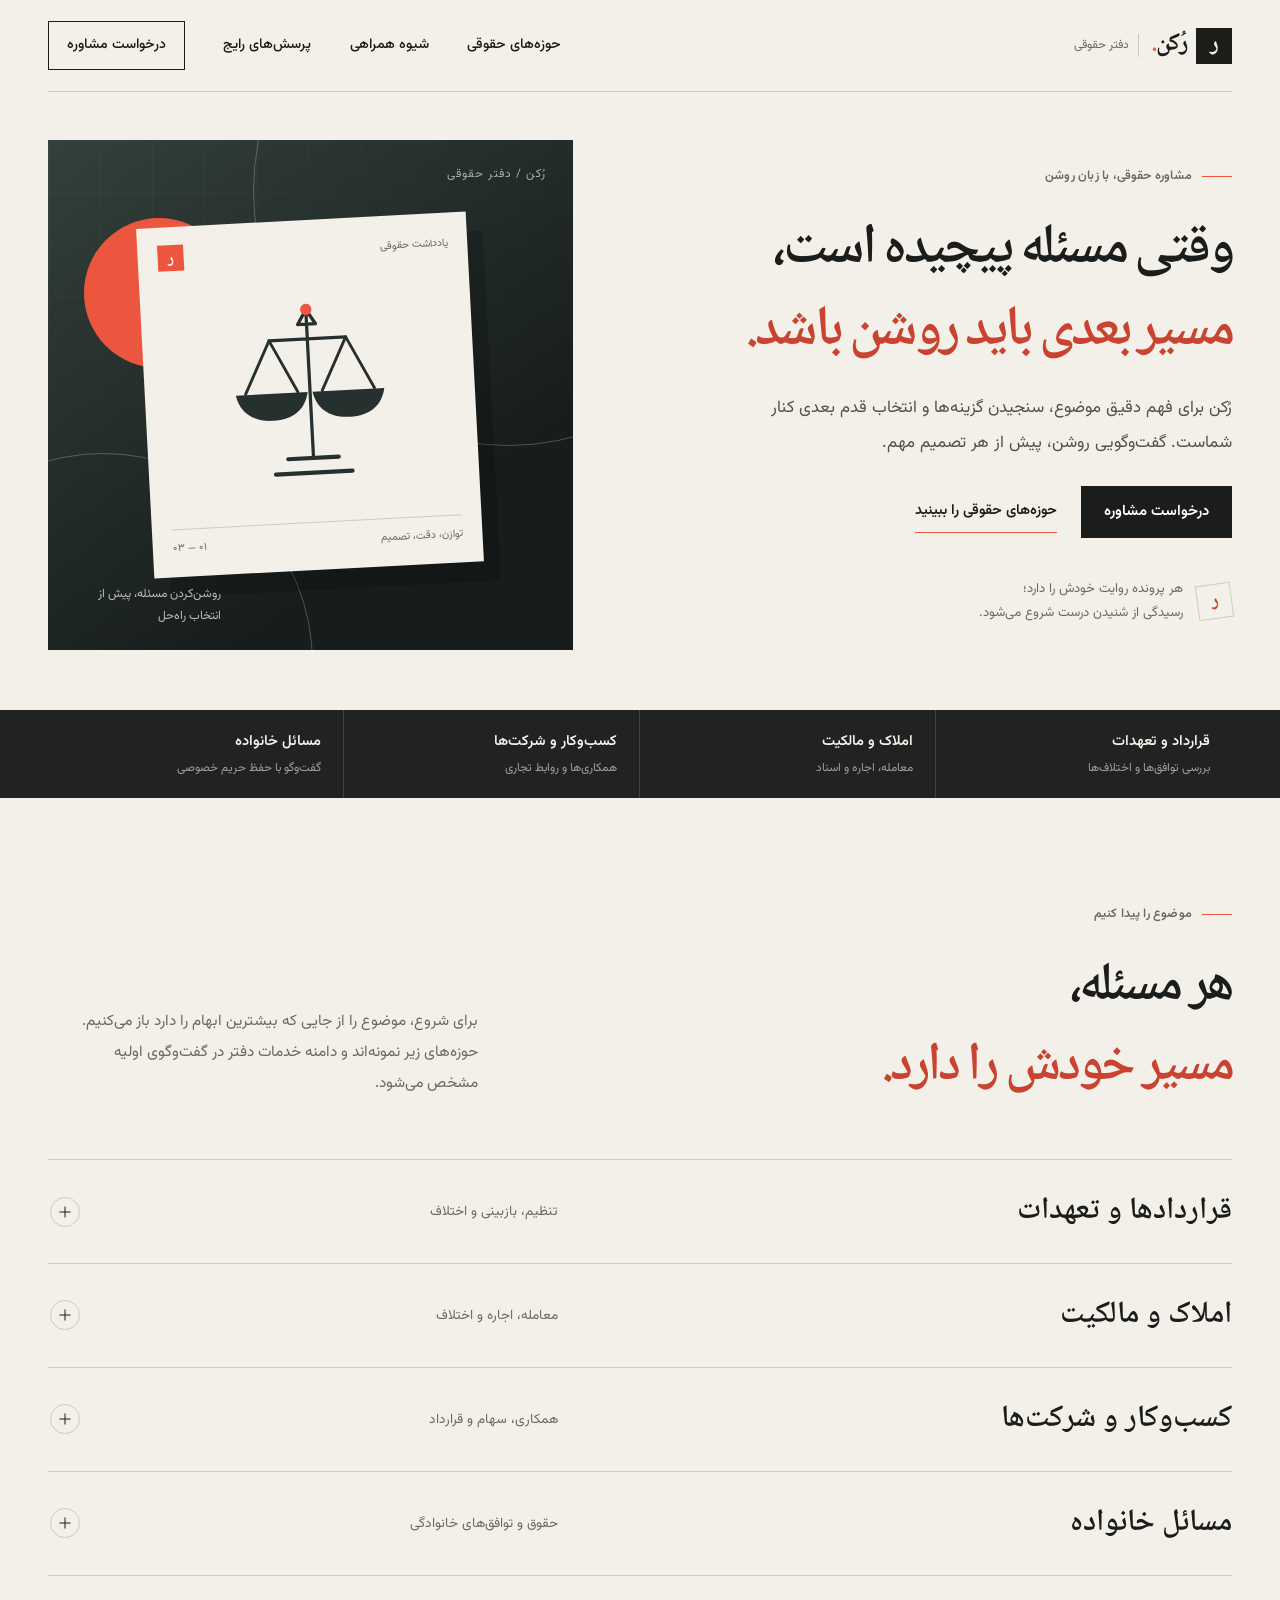
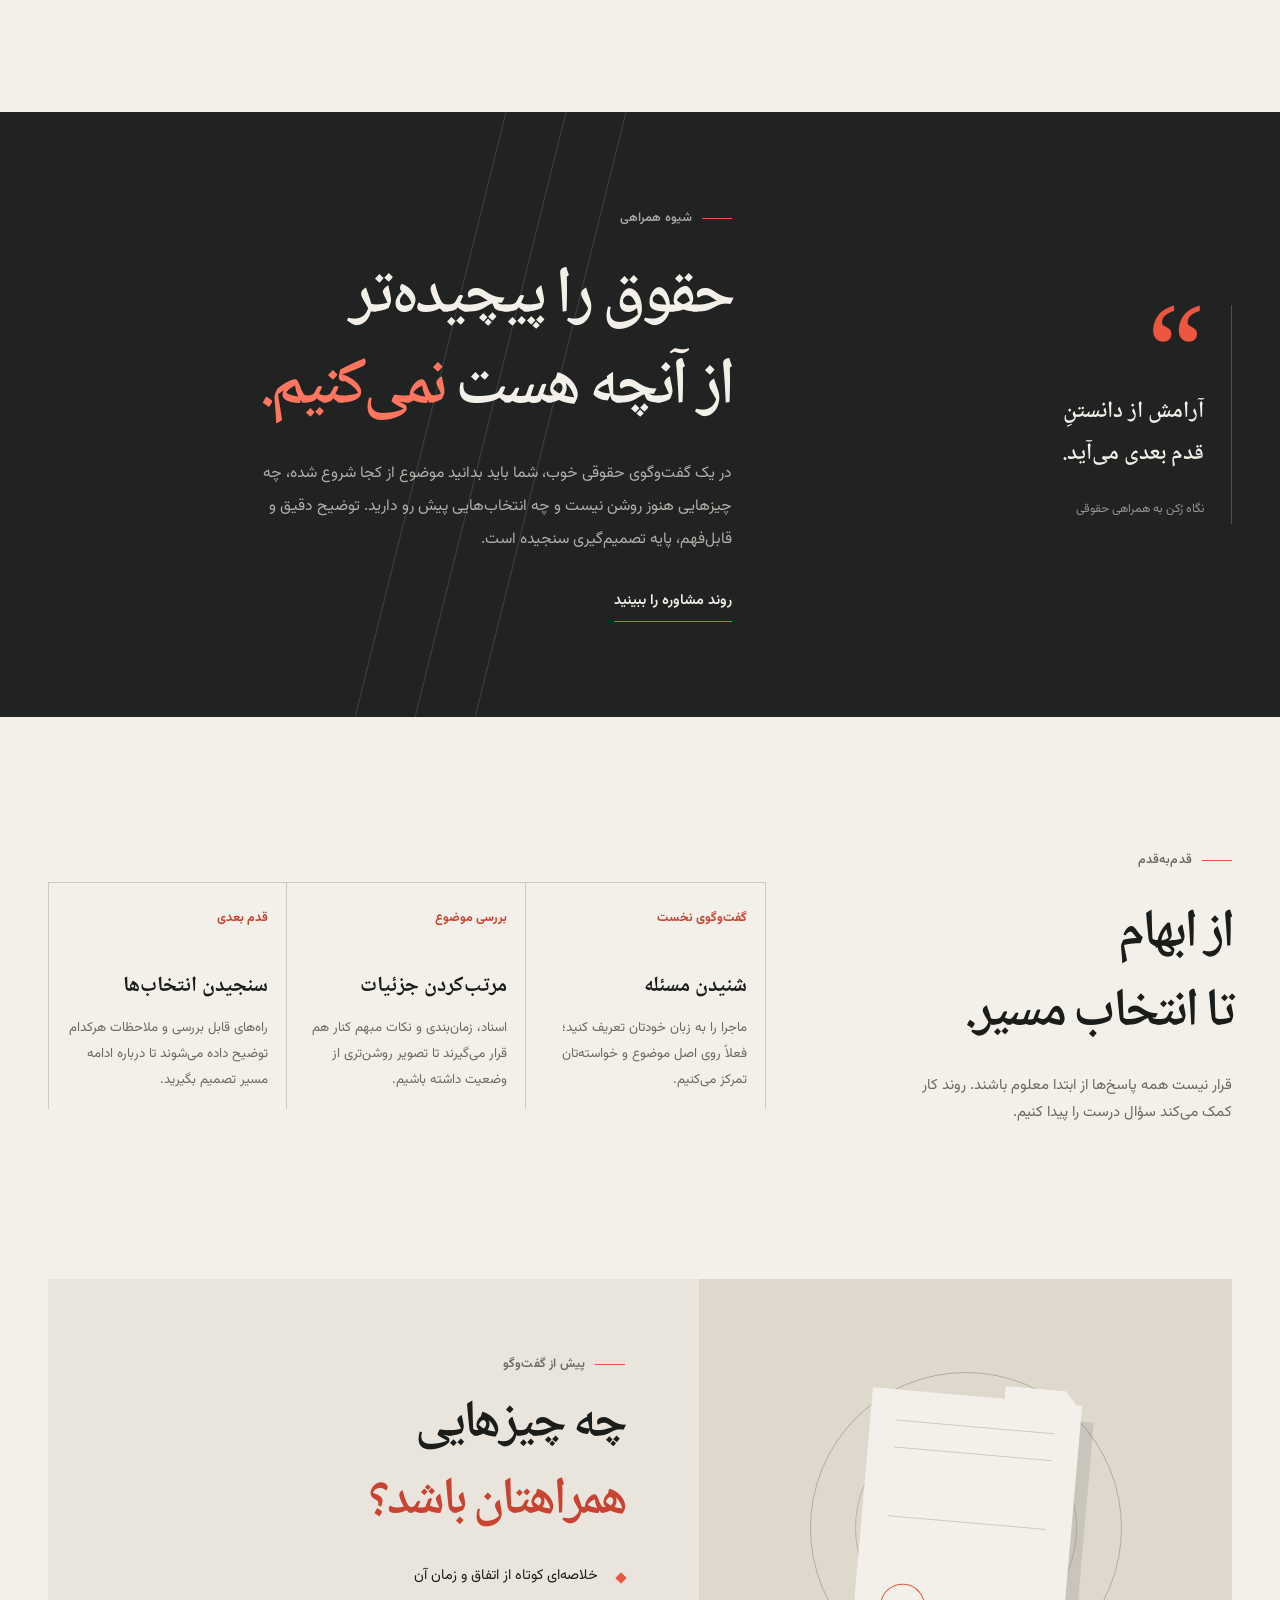
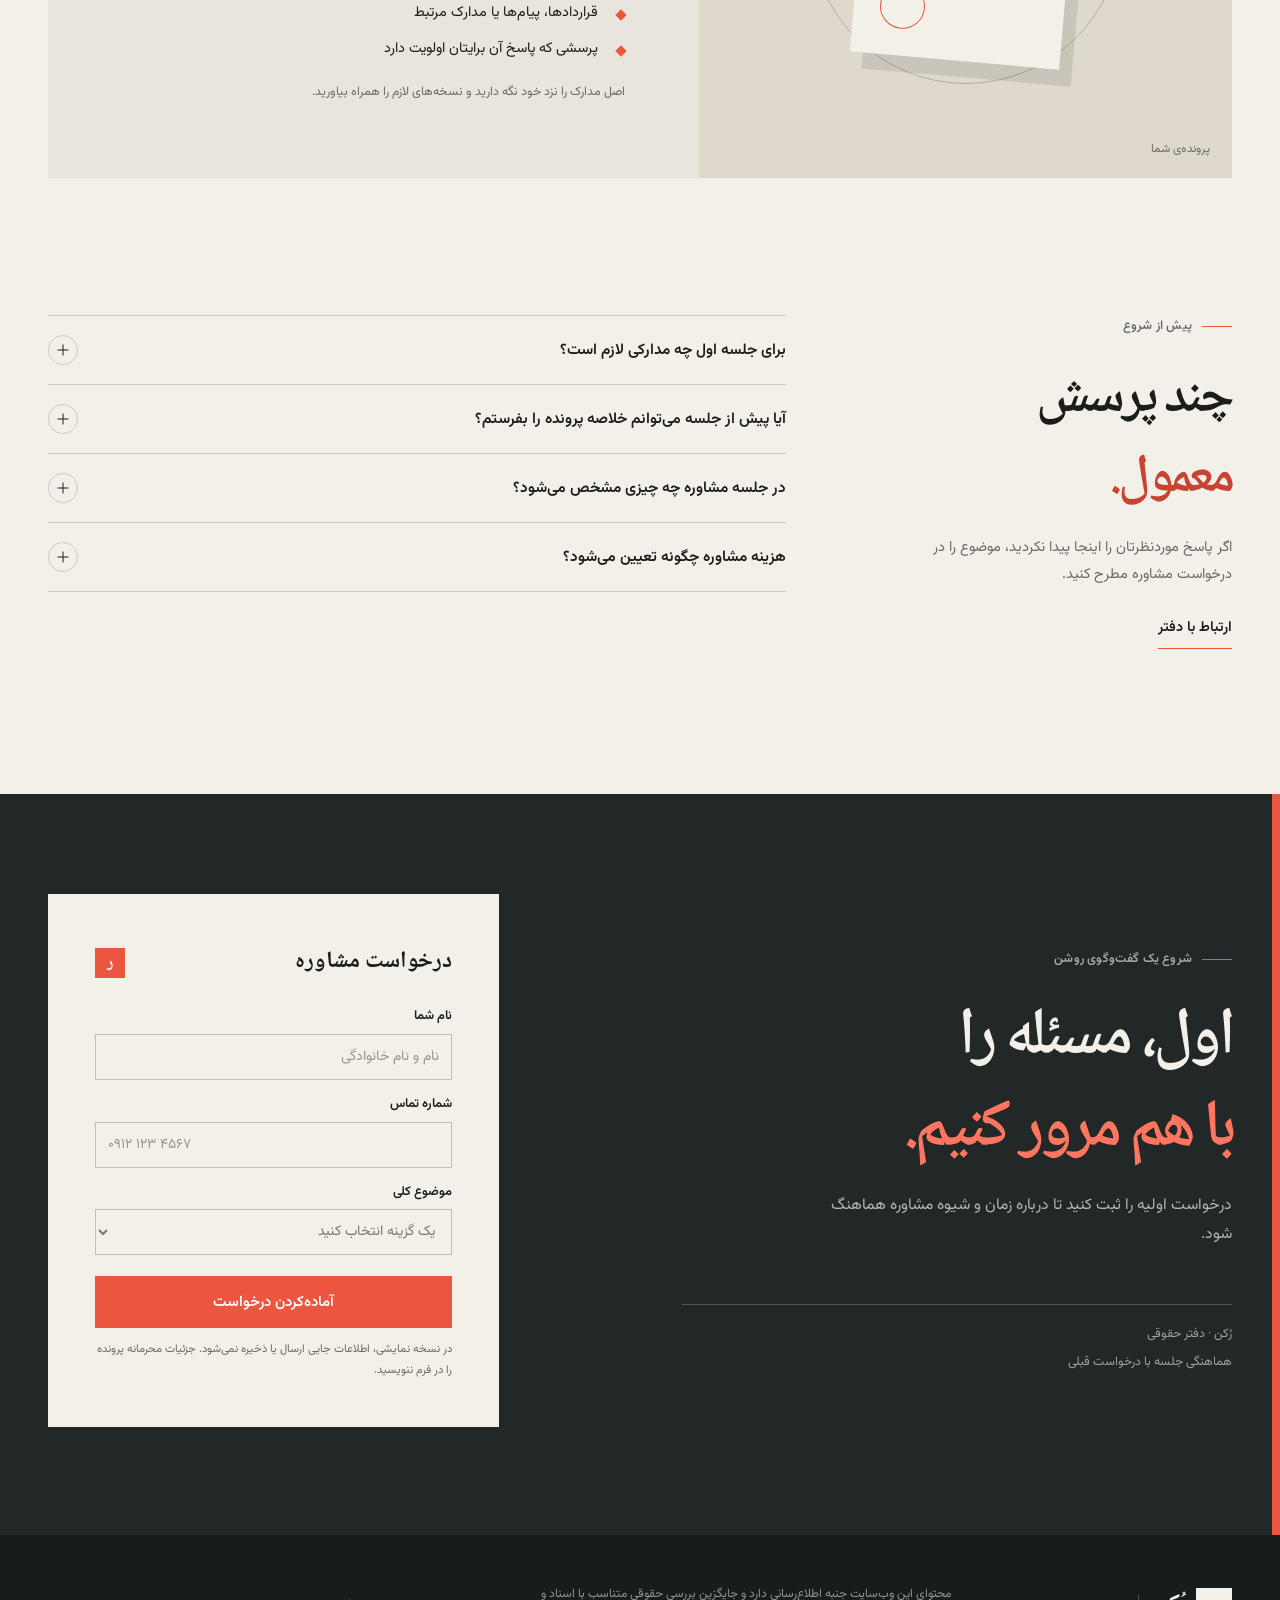
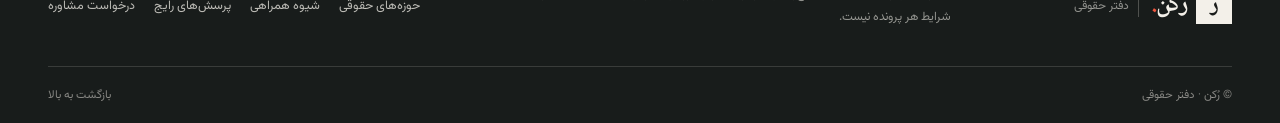
==== commit ca24a5c9: "Bust cached assets for refreshed Rukn design" ====
--- a/index.html
+++ b/index.html
@@ -9,8 +9,8 @@
   <link rel="preconnect" href="https://fonts.googleapis.com">
   <link rel="preconnect" href="https://fonts.gstatic.com" crossorigin>
   <link href="https://fonts.googleapis.com/css2?family=Noto+Naskh+Arabic:wght@500;600;700&family=Vazirmatn:wght@400;500;600;700;800&display=swap" rel="stylesheet">
-  <link rel="stylesheet" href="styles.css">
-  <script src="app.js" defer></script>
+  <link rel="stylesheet" href="styles.css?v=2">
+  <script src="app.js?v=2" defer></script>
 </head>
 <body>
   <a class="skip-link" href="#main">رفتن به محتوای اصلی</a>
--- a/styles.css
+++ b/styles.css
@@ -49,12 +49,12 @@
 .menu-toggle[aria-expanded="true"] .menu-glyph i:first-child { transform: translateY(3px) rotate(45deg); }
 .menu-toggle[aria-expanded="true"] .menu-glyph i:last-child { transform: translateY(-3px) rotate(-45deg); }
 
-.hero { display: grid; grid-template-columns: 1.03fr .97fr; align-items: center; gap: clamp(40px, 8vw, 118px); min-height: 650px; padding-block: 62px 76px; }
+.hero { display: grid; grid-template-columns: 1.03fr .97fr; align-items: center; gap: clamp(40px, 8vw, 118px); min-height: 600px; padding-block: 48px 60px; }
 .eyebrow { display: flex; align-items: center; gap: 10px; margin: 0 0 22px; color: var(--muted); font-size: .78rem; font-weight: 600; letter-spacing: .015em; }
 .eyebrow-line { width: 30px; height: 1px; display: inline-block; flex: 0 0 auto; background: var(--red); }
 h1, h2, h3, p { margin-block-start: 0; }
 h1, h2 { font-family: var(--display); font-weight: 600; letter-spacing: -.055em; }
-h1 { max-width: 700px; margin-bottom: 18px; font-size: clamp(2.65rem, 5.2vw, 5.15rem); line-height: 1.38; }
+h1 { max-width: 700px; margin-bottom: 18px; font-size: clamp(2.8rem, 4.4vw, 4.15rem); line-height: 1.45; }
 h1 em, h2 em { color: var(--red-dark); font-style: normal; }
 .hero-intro { max-width: 500px; margin-bottom: 26px; color: #51524c; font-size: 1.05rem; line-height: 2.05; }
 .hero-actions { display: flex; flex-wrap: wrap; align-items: center; gap: 24px; }
@@ -63,7 +63,7 @@
 .button-dark { background: var(--ink); color: #fff; }
 .button-dark:hover { background: #353936; }
 .text-link { padding-block: 7px; border-bottom: 1px solid var(--red); font-size: .9rem; font-weight: 600; }
-.hero-note { display: flex; align-items: center; gap: 14px; margin-top: 60px; color: var(--muted); font-size: .82rem; line-height: 1.8; }
+.hero-note { display: flex; align-items: center; gap: 14px; margin-top: 40px; color: var(--muted); font-size: .82rem; line-height: 1.8; }
 .hero-note p { margin: 0; }
 .note-stamp { width: 35px; height: 35px; display: grid; place-items: center; border: 1px solid var(--rule); color: var(--red-dark); font-family: var(--display); font-weight: 700; font-size: 1.2rem; transform: rotate(-8deg); }
 
@@ -82,13 +82,15 @@
 .art-side-note { position: absolute; z-index: 3; inset-block-end: 22px; inset-inline-end: 23px; width: 150px; color: rgba(243,240,233,.75); font-size: .76rem; line-height: 1.8; }
 .art-red-disc { position: absolute; z-index: -1; width: 150px; height: 150px; border-radius: 50%; inset-block-start: 78px; inset-inline-end: 36px; background: var(--red); }
 
-.ticker { width: 100%; overflow: hidden; background: var(--red); color: #211f1d; }
-.ticker-track { width: max-content; min-height: 62px; display: flex; align-items: center; gap: clamp(26px, 5vw, 72px); padding-inline: 28px; animation: ticker-drift 35s linear infinite; white-space: nowrap; }
-.ticker-track span { font-family: var(--display); font-size: 1.25rem; font-weight: 600; }
-.ticker-track b { font-size: .8rem; font-weight: 400; }
-@keyframes ticker-drift { from { transform: translateX(0); } to { transform: translateX(24%); } }
-
-.services { padding-block: 125px 136px; }
+.service-index { background: var(--night); color: var(--paper); }
+.service-index-inner { width: min(1200px, calc(100% - 96px)); min-height: 88px; margin-inline: auto; display: grid; grid-template-columns: repeat(4, 1fr); }
+.service-index a { min-height: 88px; display: flex; flex-direction: column; justify-content: center; gap: 2px; padding: 13px 22px; transition: background .2s ease; }
+.service-index a + a { border-inline-start: 1px solid rgba(243,240,233,.17); }
+.service-index a:hover { background: rgba(243,240,233,.06); }
+.service-index strong { font-size: .91rem; font-weight: 600; }
+.service-index span { color: rgba(243,240,233,.61); font-size: .74rem; }
+
+.services { padding-block: 105px 136px; }
 .section-heading { display: grid; grid-template-columns: 1fr .62fr; gap: 60px; align-items: end; margin-bottom: 52px; }
 .section-heading h2, .process-heading h2, .bring-copy h2, .faq-intro h2 { margin: 0; font-size: clamp(2.4rem, 4.2vw, 4.2rem); line-height: 1.48; }
 .section-lead { max-width: 410px; margin: 0 0 9px; color: var(--muted); font-size: .96rem; line-height: 2; }
@@ -198,10 +200,14 @@
 .footer-links { display: flex; flex-wrap: wrap; justify-content: flex-end; gap: 11px 19px; color: rgba(243,240,233,.75); font-size: .78rem; }
 .footer-bottom { min-height: 57px; display: flex; align-items: center; justify-content: space-between; border-top: 1px solid rgba(243,240,233,.15); color: rgba(243,240,233,.5); font-size: .72rem; }
 .footer-bottom a:hover { color: var(--paper); }
+.mobile-contact-cta { display: none; }
+.mobile-contact-cta.is-hidden { opacity: 0; visibility: hidden; pointer-events: none; transform: translateY(8px); }
+a:focus-visible, button:focus-visible, input:focus-visible, select:focus-visible { outline: 2px solid var(--red-dark); outline-offset: 3px; }
 
 [hidden] { display: none !important; }
 @media (max-width: 960px) {
   .section-wrap, .site-header { width: min(100% - 52px, 780px); }
+  .service-index-inner { width: min(100% - 52px, 780px); }
   .hero { min-height: 580px; gap: 35px; }
   .hero-art { min-height: 445px; }
   .art-paper { height: 315px; }
@@ -241,10 +247,14 @@
   .hero-actions { gap: 16px; }
   .button { min-height: 49px; padding-inline: 17px; font-size: .87rem; }
   .text-link { font-size: .84rem; }
-  .hero-note { margin-top: 33px; font-size: .76rem; }
-  .ticker-track { min-height: 51px; gap: 25px; }
-  .ticker-track span { font-size: 1.08rem; }
-  .services { padding-block: 78px 88px; }
+  .hero-note { margin-top: 28px; font-size: .76rem; }
+  .service-index-inner { width: 100%; grid-template-columns: repeat(2, 1fr); }
+  .service-index a { min-height: 74px; padding: 10px 19px; }
+  .service-index a:nth-child(3) { border-inline-start: 0; }
+  .service-index a:nth-child(3), .service-index a:nth-child(4) { border-top: 1px solid rgba(243,240,233,.17); }
+  .service-index strong { font-size: .84rem; }
+  .service-index span { font-size: .69rem; }
+  .services { padding-block: 70px 88px; }
   .section-heading { grid-template-columns: 1fr; gap: 15px; margin-bottom: 31px; }
   .section-heading h2, .process-heading h2, .bring-copy h2, .faq-intro h2 { font-size: clamp(2.3rem, 9vw, 3.3rem); line-height: 1.45; }
   .section-lead { max-width: 520px; font-size: .91rem; }
@@ -297,6 +307,8 @@
   .footer-note { max-width: 460px; font-size: .73rem; }
   .footer-links { grid-column: auto; justify-content: center; padding-top: 18px; }
   .footer-bottom { min-height: 58px; font-size: .69rem; }
+  body { padding-bottom: 74px; }
+  .mobile-contact-cta { position: fixed; z-index: 30; inset-inline: 16px; inset-block-end: 12px; min-height: 50px; display: flex; align-items: center; justify-content: center; background: var(--red); color: #fff; box-shadow: 0 8px 24px rgba(0,0,0,.22); font-size: .9rem; font-weight: 700; transition: opacity .2s ease, transform .2s ease, visibility .2s ease; }
 }
 
 @media (prefers-reduced-motion: reduce) {
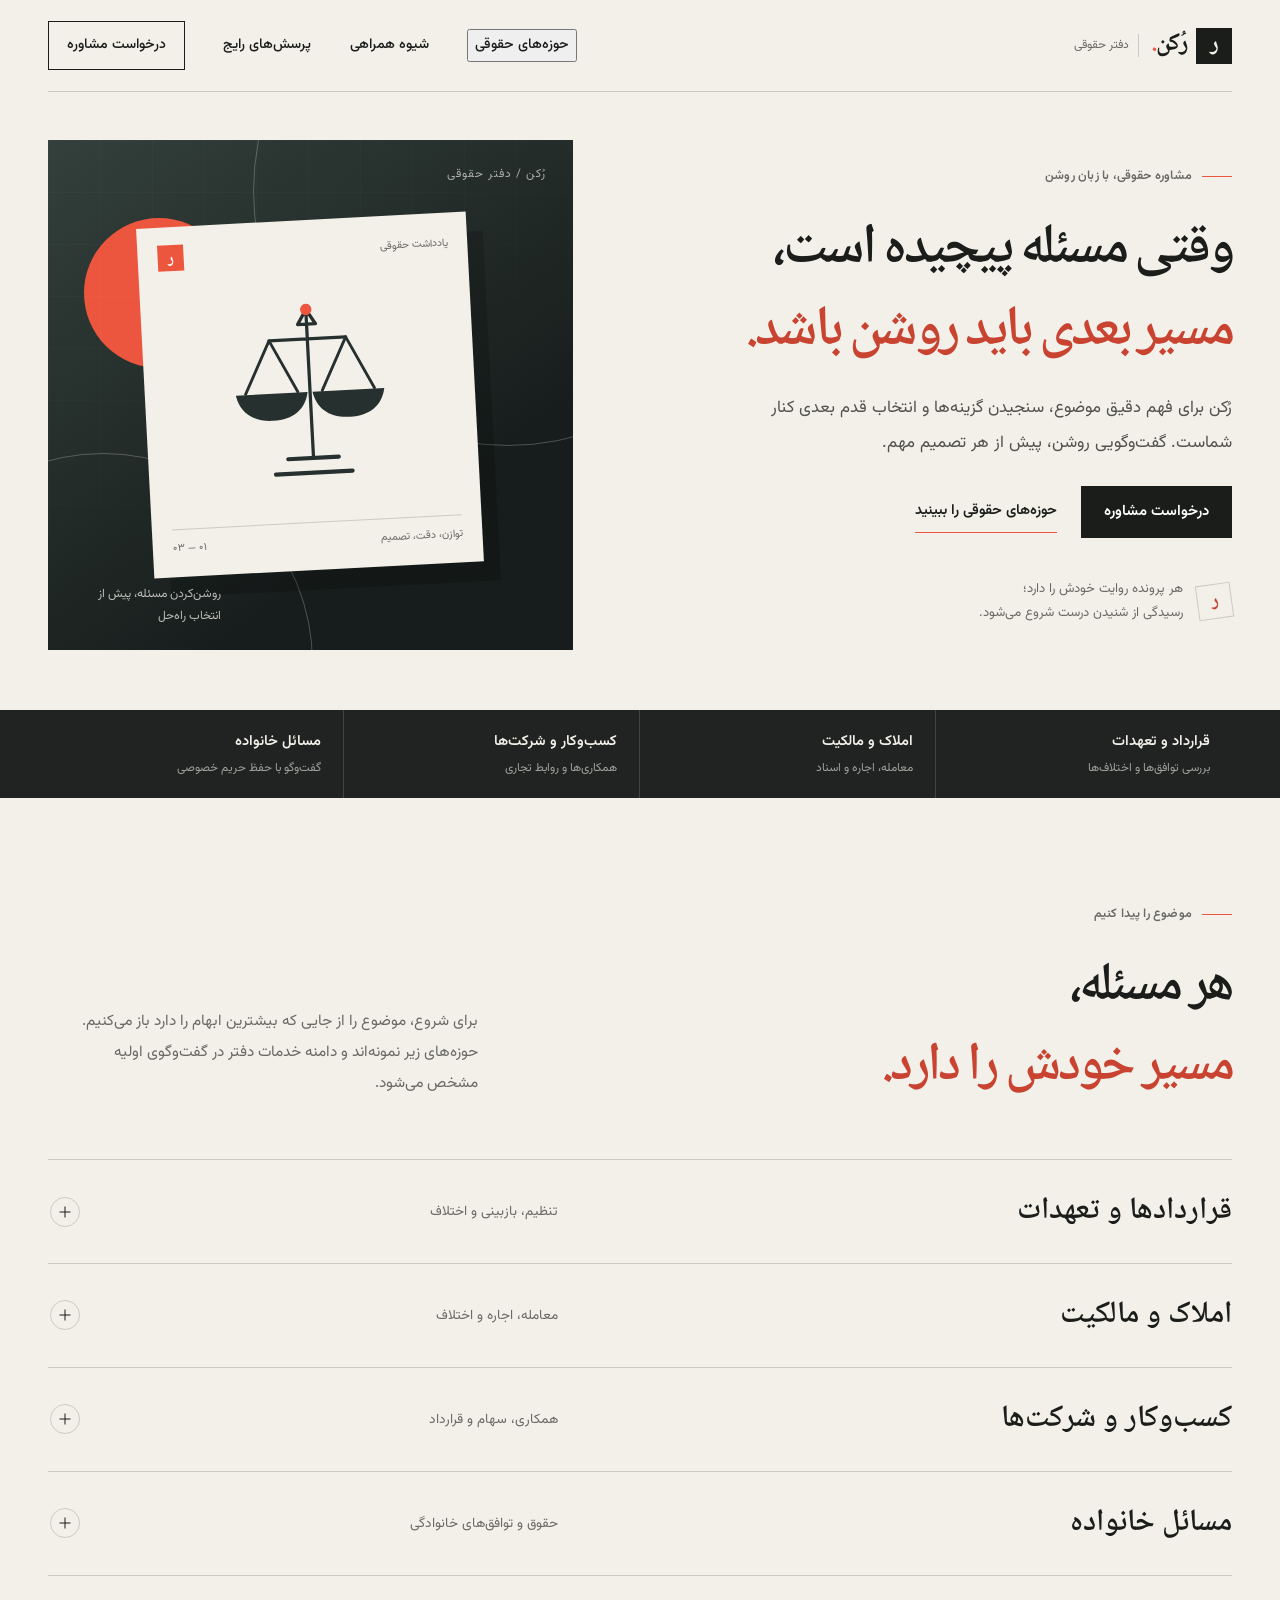
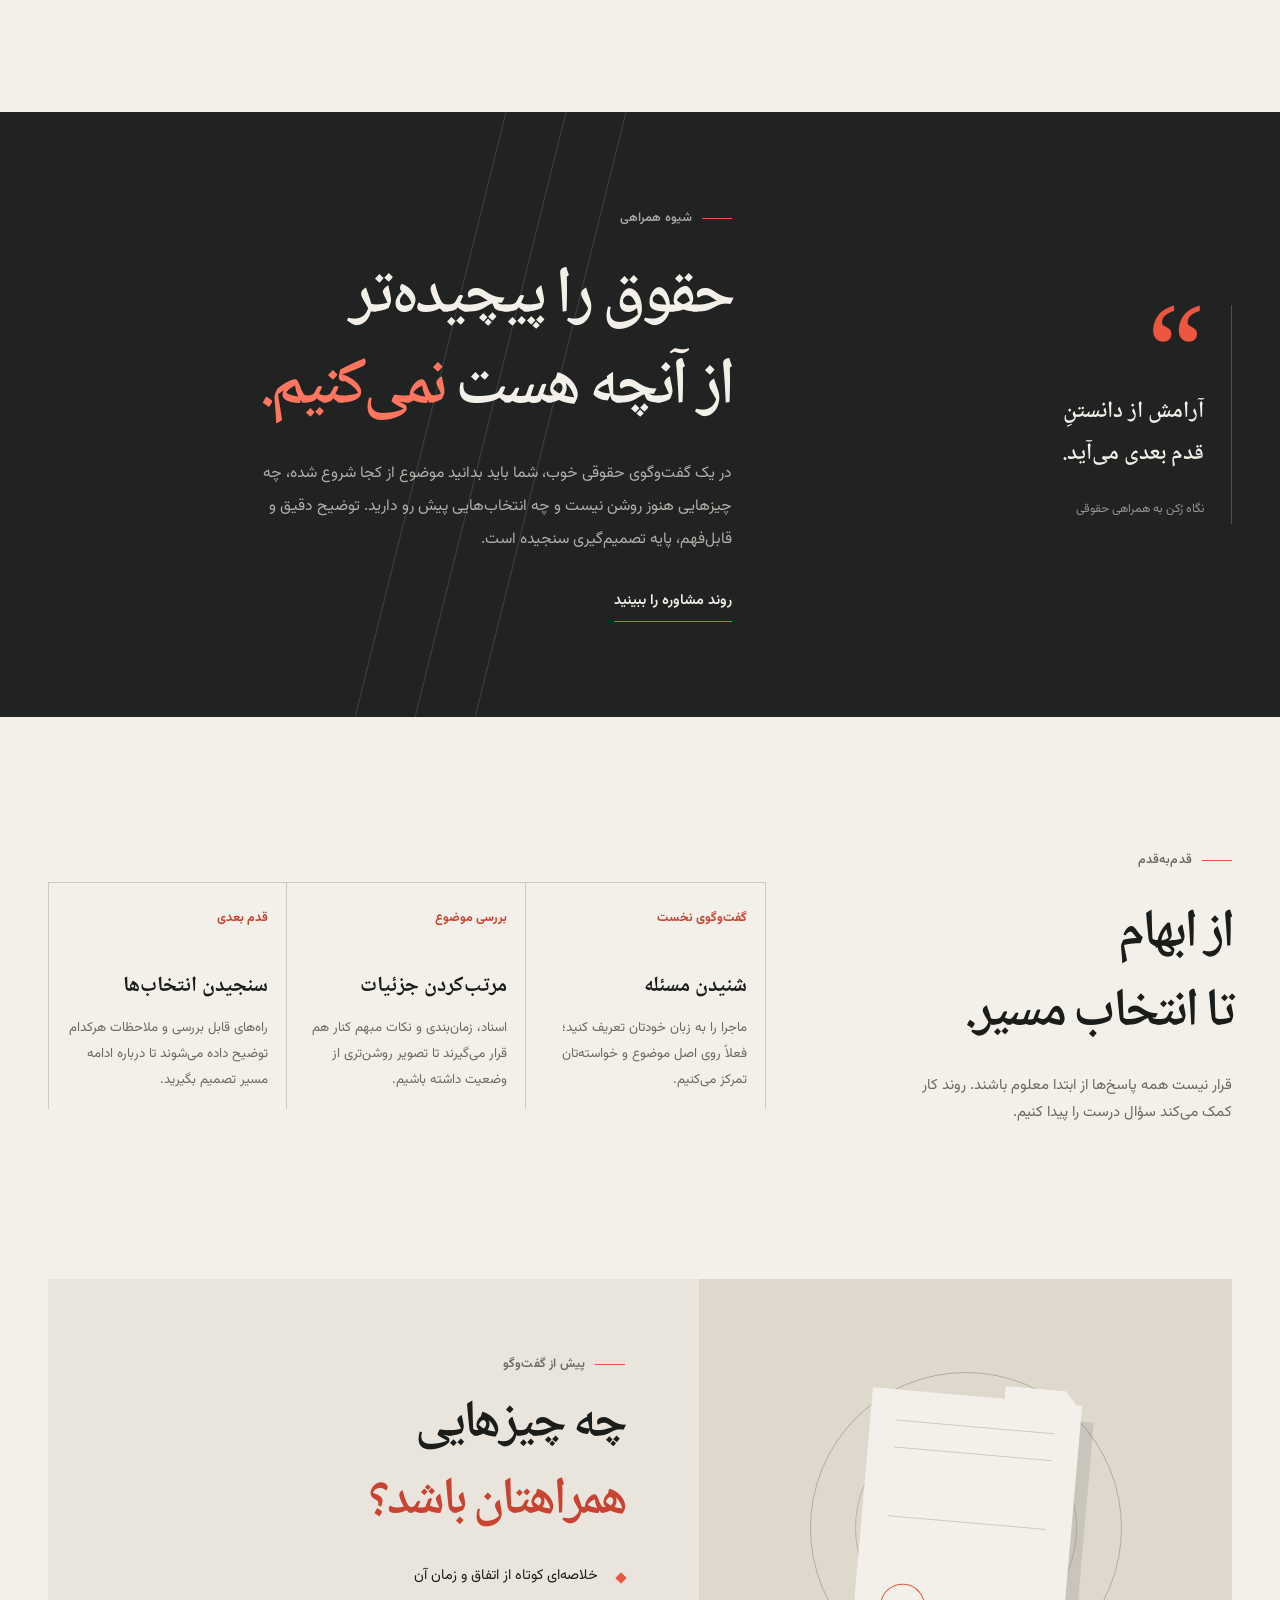
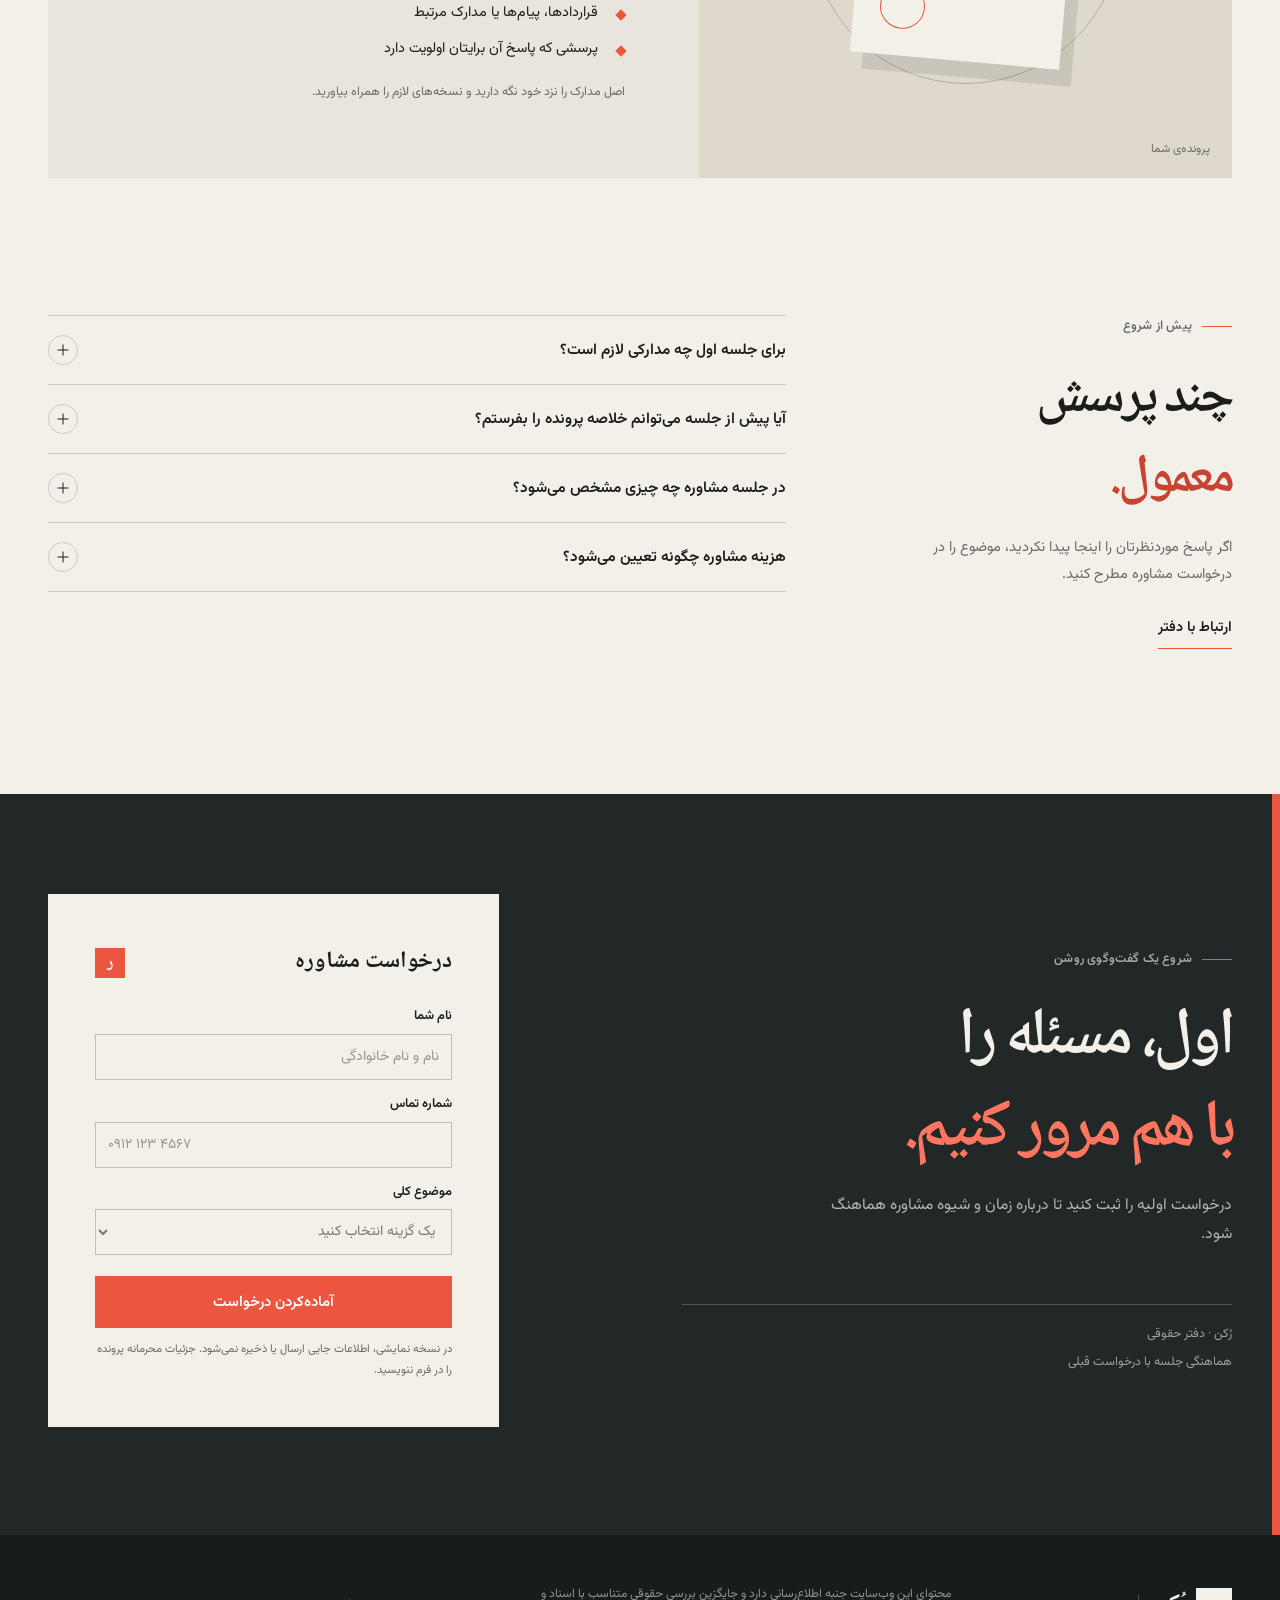
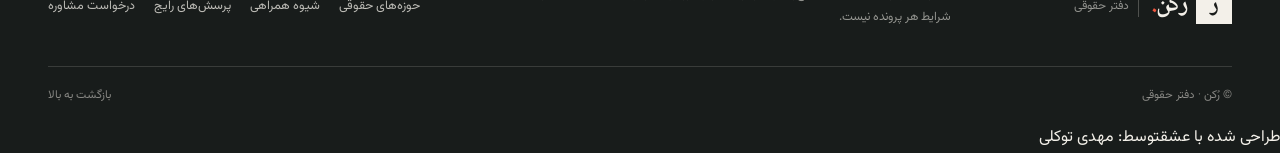
==== commit b6bdb047: "Build responsive Rukn megamenu and footer signature" ====
--- a/index.html
+++ b/index.html
@@ -9,8 +9,8 @@
   <link rel="preconnect" href="https://fonts.googleapis.com">
   <link rel="preconnect" href="https://fonts.gstatic.com" crossorigin>
   <link href="https://fonts.googleapis.com/css2?family=Noto+Naskh+Arabic:wght@500;600;700&family=Vazirmatn:wght@400;500;600;700;800&display=swap" rel="stylesheet">
-  <link rel="stylesheet" href="styles.css?v=2">
-  <script src="app.js?v=2" defer></script>
+  <link rel="stylesheet" href="styles.css?v=3">
+  <script src="app.js?v=3" defer></script>
 </head>
 <body>
   <a class="skip-link" href="#main">رفتن به محتوای اصلی</a>
@@ -26,7 +26,38 @@
         <span class="menu-glyph" aria-hidden="true"><i></i><i></i></span>
       </button>
       <nav class="main-nav" id="main-nav" aria-label="ناوبری اصلی">
-        <a href="#services">حوزه‌های حقوقی</a>
+        <div class="nav-dropdown">
+          <button class="mega-trigger" type="button" aria-expanded="false" aria-controls="service-mega-menu">
+            <span>حوزه‌های حقوقی</span><span class="mega-chevron" aria-hidden="true"></span>
+          </button>
+          <div class="mega-menu" id="service-mega-menu" hidden>
+            <div class="mega-menu-intro">
+              <p class="mega-eyebrow"><span class="eyebrow-line"></span> حوزه‌های حقوقی</p>
+              <h2>موضوعتان را از<br><em>یک نقطه شروع کنید.</em></h2>
+              <p>هر پرونده جزئیات خودش را دارد. حوزه‌ی نزدیک به موضوعتان را انتخاب کنید تا در گفت‌وگوی اولیه، قدم مناسب را پیدا کنیم.</p>
+              <a class="mega-contact-link" href="#contact">گفت‌وگو درباره موضوع شما <span aria-hidden="true">↙</span></a>
+              <span class="mega-index" aria-hidden="true">RUKN / 01—04</span>
+            </div>
+            <div class="mega-service-grid">
+              <a class="mega-service" href="#service-area-contracts">
+                <span class="mega-number">۰۱</span><span class="mega-service-copy"><strong>قرارداد و تعهدات</strong><small>تنظیم، بازبینی و اختلاف</small></span><span class="mega-arrow" aria-hidden="true">↖</span>
+              </a>
+              <a class="mega-service" href="#service-area-property">
+                <span class="mega-number">۰۲</span><span class="mega-service-copy"><strong>املاک و مالکیت</strong><small>معامله، اجاره و اسناد</small></span><span class="mega-arrow" aria-hidden="true">↖</span>
+              </a>
+              <a class="mega-service" href="#service-area-business">
+                <span class="mega-number">۰۳</span><span class="mega-service-copy"><strong>کسب‌وکار و شرکت‌ها</strong><small>همکاری و روابط تجاری</small></span><span class="mega-arrow" aria-hidden="true">↖</span>
+              </a>
+              <a class="mega-service" href="#service-area-family">
+                <span class="mega-number">۰۴</span><span class="mega-service-copy"><strong>مسائل خانواده</strong><small>با توجه به حریم خصوصی</small></span><span class="mega-arrow" aria-hidden="true">↖</span>
+              </a>
+            </div>
+            <div class="mega-menu-footer">
+              <p><strong>هنوز مطمئن نیستید از کجا شروع کنید؟</strong><span>موضوع را کوتاه مطرح کنید؛ ادامه مسیر در جلسه مشخص می‌شود.</span></p>
+              <a href="#process">آشنایی با روند همراهی <span aria-hidden="true">←</span></a>
+            </div>
+          </div>
+        </div>
         <a href="#approach">شیوه همراهی</a>
         <a href="#questions">پرسش‌های رایج</a>
         <a class="nav-contact" href="#contact">درخواست مشاوره</a>
@@ -88,7 +119,7 @@
           <p class="section-lead">برای شروع، موضوع را از جایی که بیشترین ابهام را دارد باز می‌کنیم. حوزه‌های زیر نمونه‌اند و دامنه خدمات دفتر در گفت‌وگوی اولیه مشخص می‌شود.</p>
         </div>
         <div class="service-list">
-          <article class="service-row">
+          <article class="service-row" id="service-area-contracts">
             <button class="service-trigger" type="button" aria-expanded="false" aria-controls="service-contracts">
               <span class="service-name">قراردادها و تعهدات</span>
               <span class="service-kicker">تنظیم، بازبینی و اختلاف</span>
@@ -99,7 +130,7 @@
               <a href="#contact">درباره این موضوع گفت‌وگو کنیم</a>
             </div>
           </article>
-          <article class="service-row">
+          <article class="service-row" id="service-area-property">
             <button class="service-trigger" type="button" aria-expanded="false" aria-controls="service-property">
               <span class="service-name">املاک و مالکیت</span>
               <span class="service-kicker">معامله، اجاره و اختلاف</span>
@@ -110,7 +141,7 @@
               <a href="#contact">درباره این موضوع گفت‌وگو کنیم</a>
             </div>
           </article>
-          <article class="service-row">
+          <article class="service-row" id="service-area-business">
             <button class="service-trigger" type="button" aria-expanded="false" aria-controls="service-business">
               <span class="service-name">کسب‌وکار و شرکت‌ها</span>
               <span class="service-kicker">همکاری، سهام و قرارداد</span>
@@ -121,7 +152,7 @@
               <a href="#contact">درباره این موضوع گفت‌وگو کنیم</a>
             </div>
           </article>
-          <article class="service-row">
+          <article class="service-row" id="service-area-family">
             <button class="service-trigger" type="button" aria-expanded="false" aria-controls="service-family">
               <span class="service-name">مسائل خانواده</span>
               <span class="service-kicker">حقوق و توافق‌های خانوادگی</span>
@@ -279,6 +310,10 @@
         <span>© رُکن · دفتر حقوقی</span>
         <a href="#top">بازگشت به بالا</a>
       </div>
+      <div class="footer-signature" aria-label="امضای طراح سایت">
+        <span>طراحی شده با عشق</span><span>توسط:</span>
+        <a href="https://mahditavakoli.ir/">مهدی توکلی</a>
+      </div>
     </footer>
     <a class="mobile-contact-cta" href="#contact">درخواست مشاوره</a>
   </div>
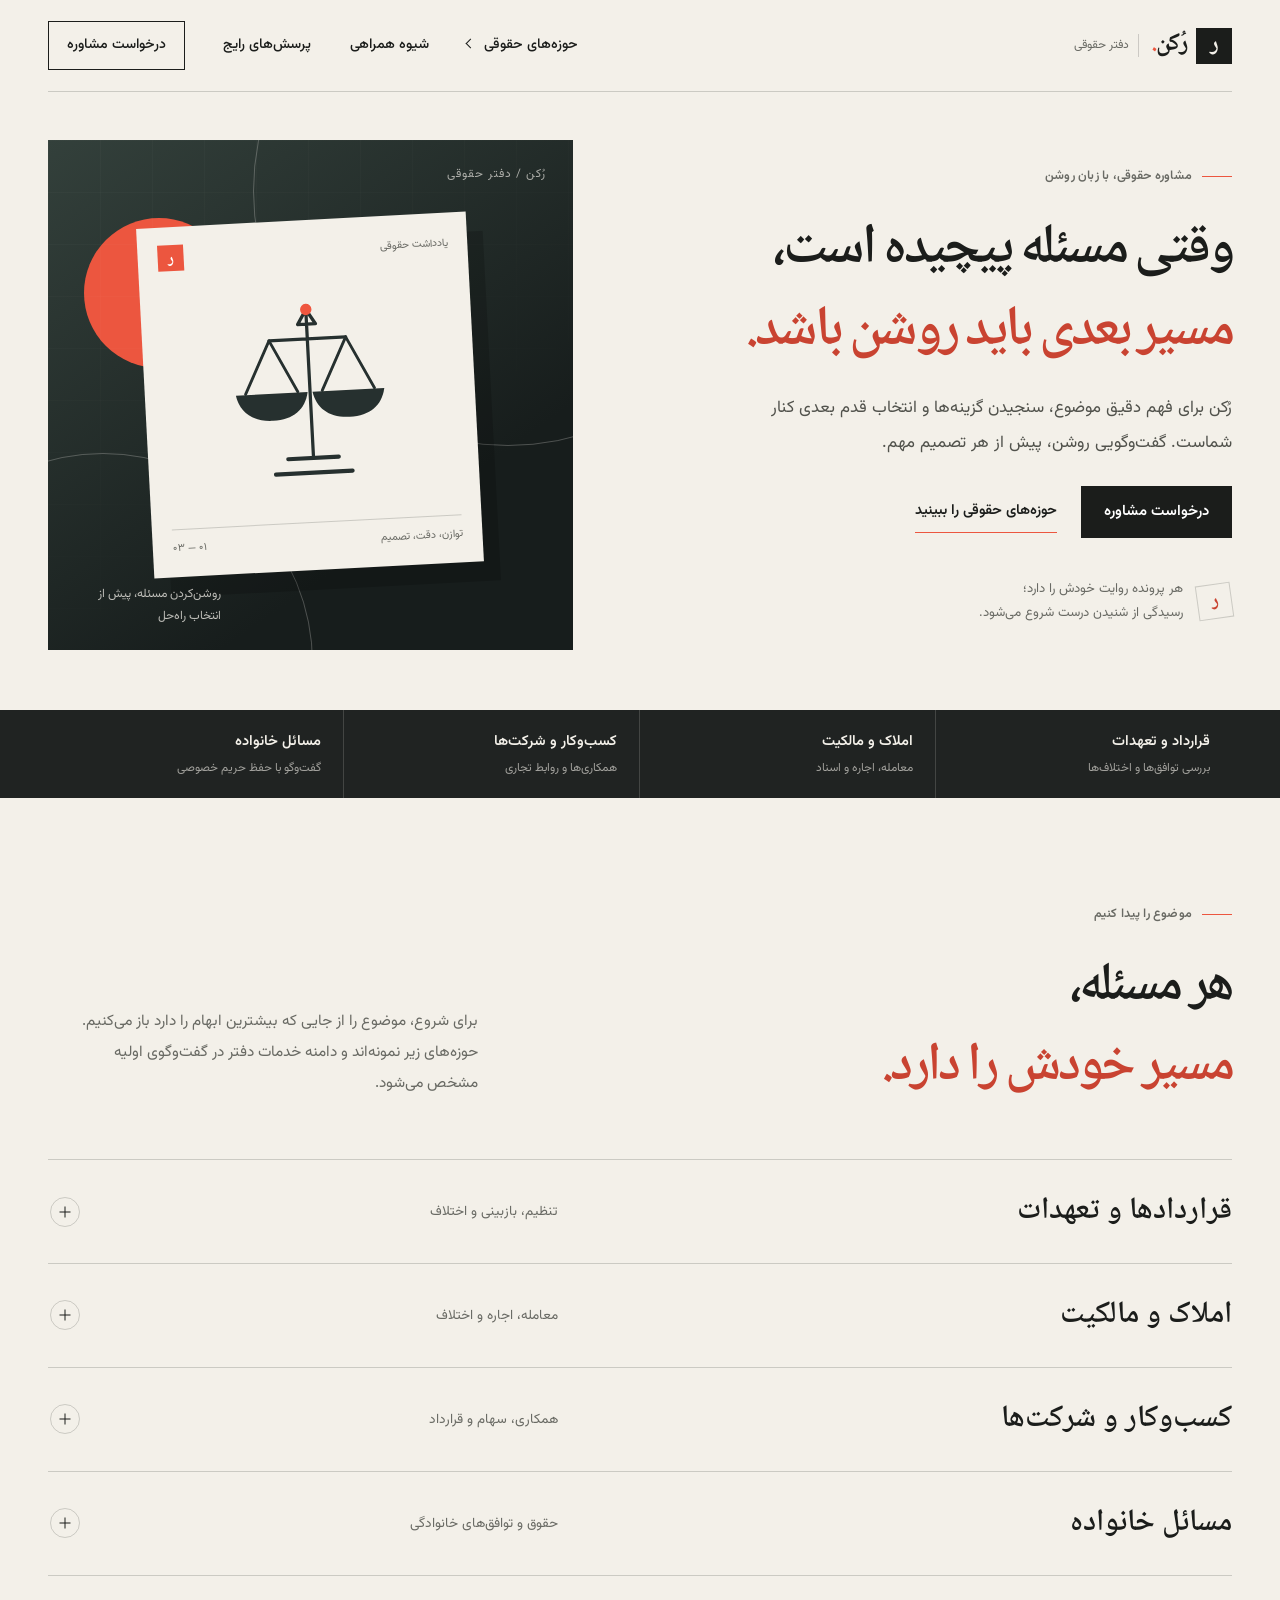
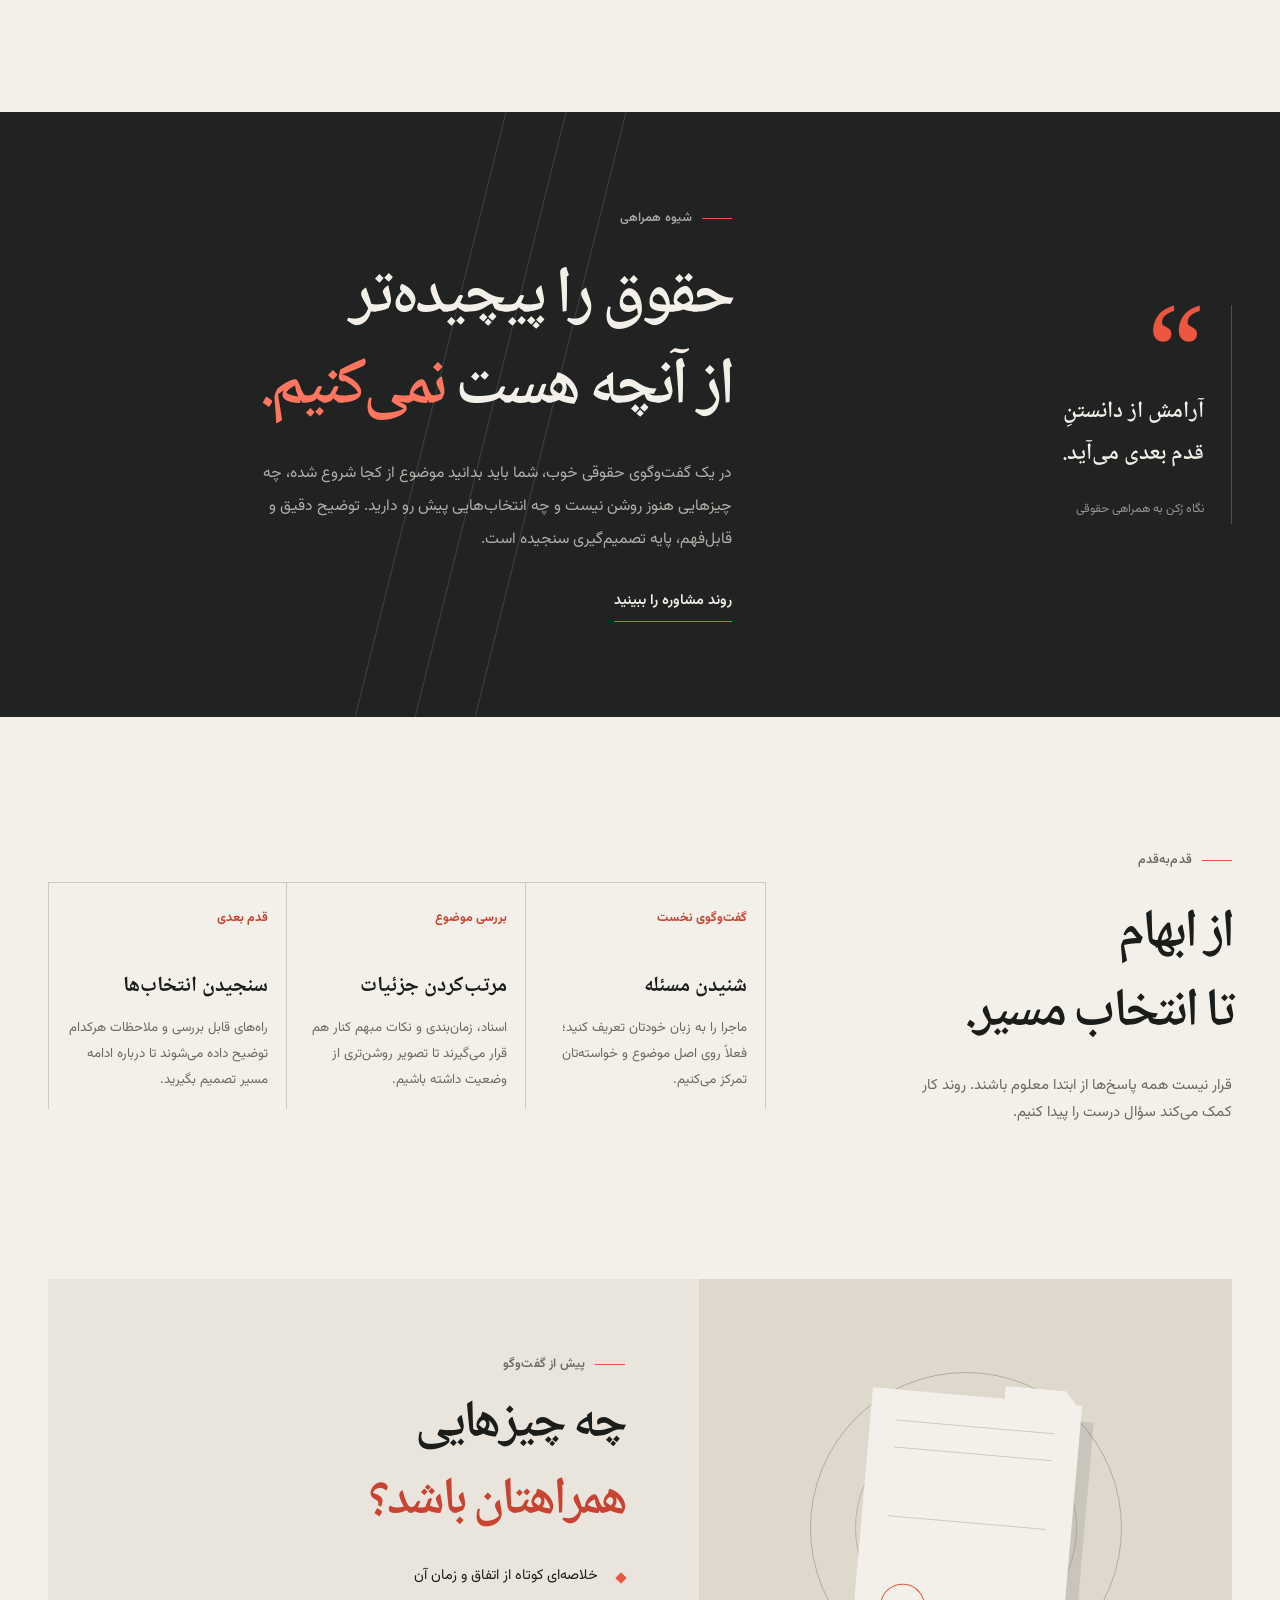
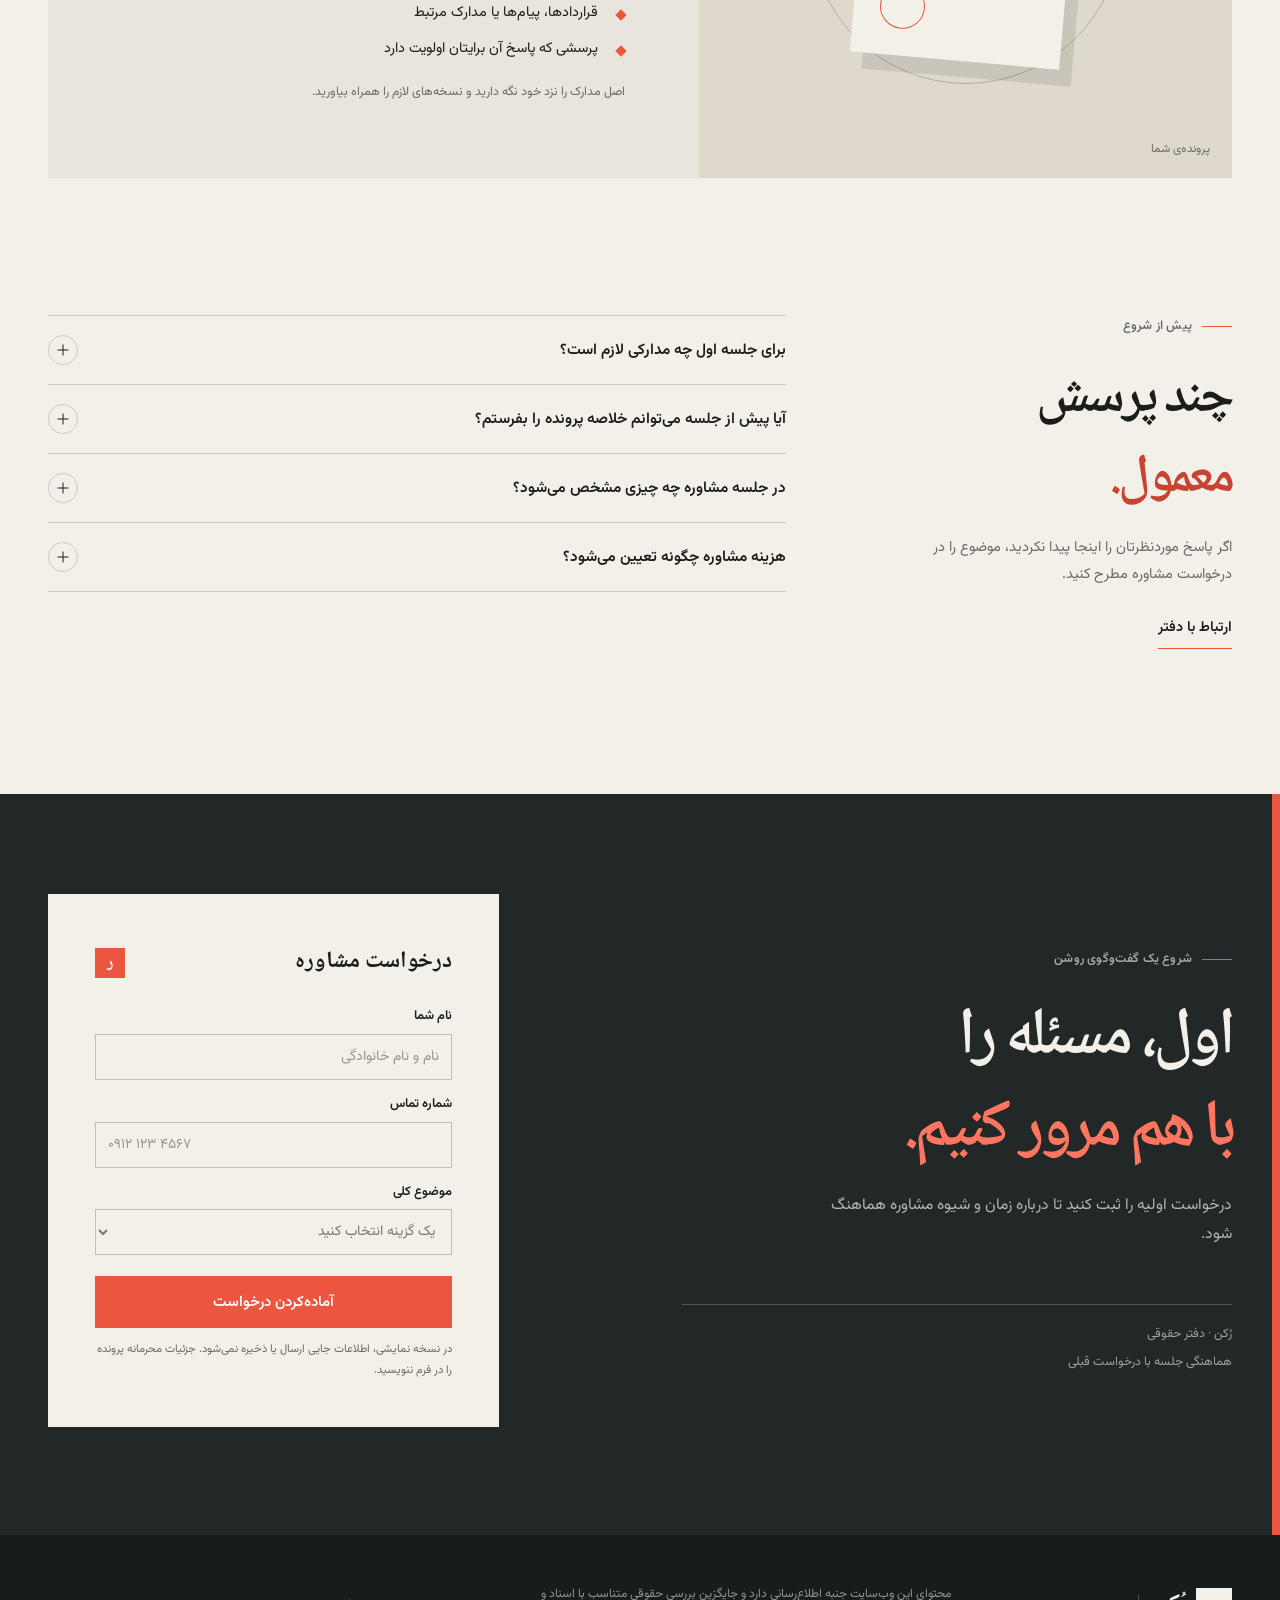
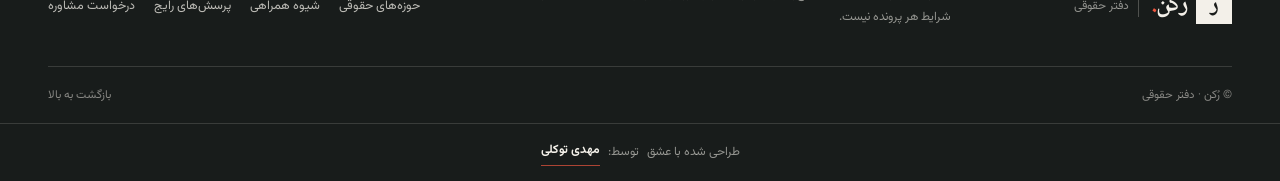
==== commit d9a6bb13: "Refine Rukn menu icons" ====
--- a/index.html
+++ b/index.html
@@ -9,7 +9,7 @@
   <link rel="preconnect" href="https://fonts.googleapis.com">
   <link rel="preconnect" href="https://fonts.gstatic.com" crossorigin>
   <link href="https://fonts.googleapis.com/css2?family=Noto+Naskh+Arabic:wght@500;600;700&family=Vazirmatn:wght@400;500;600;700;800&display=swap" rel="stylesheet">
-  <link rel="stylesheet" href="styles.css?v=3">
+  <link rel="stylesheet" href="styles.css?v=4">
   <script src="app.js?v=3" defer></script>
 </head>
 <body>
@@ -35,26 +35,26 @@
               <p class="mega-eyebrow"><span class="eyebrow-line"></span> حوزه‌های حقوقی</p>
               <h2>موضوعتان را از<br><em>یک نقطه شروع کنید.</em></h2>
               <p>هر پرونده جزئیات خودش را دارد. حوزه‌ی نزدیک به موضوعتان را انتخاب کنید تا در گفت‌وگوی اولیه، قدم مناسب را پیدا کنیم.</p>
-              <a class="mega-contact-link" href="#contact">گفت‌وگو درباره موضوع شما <span aria-hidden="true">↙</span></a>
+              <a class="mega-contact-link" href="#contact">گفت‌وگو درباره موضوع شما <svg class="mega-contact-arrow" viewBox="0 0 16 16" fill="none" aria-hidden="true"><path d="M12 12 4 4M5 4h7v7"/></svg></a>
               <span class="mega-index" aria-hidden="true">RUKN / 01—04</span>
             </div>
             <div class="mega-service-grid">
               <a class="mega-service" href="#service-area-contracts">
-                <span class="mega-number">۰۱</span><span class="mega-service-copy"><strong>قرارداد و تعهدات</strong><small>تنظیم، بازبینی و اختلاف</small></span><span class="mega-arrow" aria-hidden="true">↖</span>
+                <span class="mega-number">۰۱</span><span class="mega-service-copy"><strong>قرارداد و تعهدات</strong><small>تنظیم، بازبینی و اختلاف</small></span><span class="mega-arrow" aria-hidden="true"><svg viewBox="0 0 16 16" fill="none"><path d="M12 12 4 4M5 4h7v7"/></svg></span>
               </a>
               <a class="mega-service" href="#service-area-property">
-                <span class="mega-number">۰۲</span><span class="mega-service-copy"><strong>املاک و مالکیت</strong><small>معامله، اجاره و اسناد</small></span><span class="mega-arrow" aria-hidden="true">↖</span>
+                <span class="mega-number">۰۲</span><span class="mega-service-copy"><strong>املاک و مالکیت</strong><small>معامله، اجاره و اسناد</small></span><span class="mega-arrow" aria-hidden="true"><svg viewBox="0 0 16 16" fill="none"><path d="M12 12 4 4M5 4h7v7"/></svg></span>
               </a>
               <a class="mega-service" href="#service-area-business">
-                <span class="mega-number">۰۳</span><span class="mega-service-copy"><strong>کسب‌وکار و شرکت‌ها</strong><small>همکاری و روابط تجاری</small></span><span class="mega-arrow" aria-hidden="true">↖</span>
+                <span class="mega-number">۰۳</span><span class="mega-service-copy"><strong>کسب‌وکار و شرکت‌ها</strong><small>همکاری و روابط تجاری</small></span><span class="mega-arrow" aria-hidden="true"><svg viewBox="0 0 16 16" fill="none"><path d="M12 12 4 4M5 4h7v7"/></svg></span>
               </a>
               <a class="mega-service" href="#service-area-family">
-                <span class="mega-number">۰۴</span><span class="mega-service-copy"><strong>مسائل خانواده</strong><small>با توجه به حریم خصوصی</small></span><span class="mega-arrow" aria-hidden="true">↖</span>
+                <span class="mega-number">۰۴</span><span class="mega-service-copy"><strong>مسائل خانواده</strong><small>با توجه به حریم خصوصی</small></span><span class="mega-arrow" aria-hidden="true"><svg viewBox="0 0 16 16" fill="none"><path d="M12 12 4 4M5 4h7v7"/></svg></span>
               </a>
             </div>
             <div class="mega-menu-footer">
               <p><strong>هنوز مطمئن نیستید از کجا شروع کنید؟</strong><span>موضوع را کوتاه مطرح کنید؛ ادامه مسیر در جلسه مشخص می‌شود.</span></p>
-              <a href="#process">آشنایی با روند همراهی <span aria-hidden="true">←</span></a>
+              <a href="#process">آشنایی با روند همراهی <svg viewBox="0 0 16 16" fill="none" aria-hidden="true"><path d="M12 8H4m0 0 4-4M4 8l4 4"/></svg></a>
             </div>
           </div>
         </div>
--- a/styles.css
+++ b/styles.css
@@ -37,9 +37,37 @@
 .brand-name { font-family: var(--display); font-weight: 700; font-size: 1.55rem; line-height: 1; letter-spacing: -.05em; }
 .brand-dot { color: var(--red); }
 .brand-caption { padding-inline-start: 9px; margin-inline-start: 3px; border-inline-start: 1px solid var(--rule); color: var(--muted); font-size: .75rem; }
-.main-nav { display: flex; align-items: center; gap: clamp(20px, 3vw, 45px); font-size: .88rem; font-weight: 500; }
-.main-nav a:not(.nav-contact), .footer-links a, .text-link, .light-link { transition: color .2s ease; }
-.main-nav a:hover, .footer-links a:hover, .text-link:hover { color: var(--red-dark); }
+.main-nav { position: static; display: flex; align-items: center; gap: clamp(20px, 3vw, 45px); font-size: .88rem; font-weight: 500; }
+.main-nav > a:not(.nav-contact), .mega-trigger, .footer-links a, .text-link, .light-link { transition: color .2s ease; }
+.main-nav > a:hover, .mega-trigger:hover, .mega-trigger[aria-expanded="true"], .footer-links a:hover, .text-link:hover { color: var(--red-dark); }
+.nav-dropdown { position: static; }
+.mega-trigger { display: inline-flex; align-items: center; gap: 10px; padding: 12px 0; border: 0; background: transparent; color: inherit; font: inherit; cursor: pointer; }
+.mega-chevron { width: 7px; height: 7px; border-inline-end: 1.5px solid currentColor; border-block-end: 1.5px solid currentColor; transform: translateY(-2px) rotate(45deg); transition: transform .2s ease; }
+.mega-trigger[aria-expanded="true"] .mega-chevron { transform: translateY(2px) rotate(225deg); }
+.mega-menu { position: absolute; z-index: 30; inset-block-start: calc(100% - 1px); left: 50%; width: min(1160px, calc(100vw - 64px)); margin: 0; padding: 30px; transform: translateX(-50%); display: grid; grid-template-columns: minmax(230px, .76fr) minmax(0, 1.6fr); gap: 22px 34px; border: 1px solid var(--rule); border-top: 3px solid var(--red); background: var(--paper); color: var(--ink); box-shadow: 0 22px 55px rgba(18, 22, 20, .18); }
+.mega-menu-intro { grid-row: span 2; display: flex; flex-direction: column; align-items: flex-start; padding-inline-end: 26px; border-inline-end: 1px solid var(--rule); }
+.mega-eyebrow { display: flex; align-items: center; gap: 9px; margin: 0 0 13px; color: var(--muted); font-size: .72rem; font-weight: 700; }
+.mega-eyebrow .eyebrow-line { width: 23px; }
+.mega-menu-intro h2 { margin: 0 0 12px; font-size: clamp(1.65rem, 2.4vw, 2.2rem); line-height: 1.55; }
+.mega-menu-intro h2 em { color: var(--red-dark); font-style: normal; }
+.mega-menu-intro > p:not(.mega-eyebrow) { max-width: 300px; margin: 0; color: var(--muted); font-size: .82rem; line-height: 1.95; }
+.mega-contact-link { display: inline-flex; align-items: center; gap: 10px; margin-top: 19px; padding-bottom: 5px; border-bottom: 1px solid var(--red); font-size: .82rem; font-weight: 700; }
+.mega-contact-link span { color: var(--red-dark); font-size: 1.1rem; }
+.mega-index { margin-top: auto; padding-top: 24px; color: #95938c; direction: ltr; font-size: .64rem; letter-spacing: .08em; }
+.mega-service-grid { display: grid; grid-template-columns: repeat(2, minmax(0, 1fr)); gap: 10px; }
+.mega-service { min-width: 0; min-height: 82px; display: grid; grid-template-columns: 38px minmax(0, 1fr) 20px; align-items: center; gap: 12px; padding: 13px 14px; border: 1px solid var(--rule); background: rgba(255,255,255,.22); transition: border-color .2s ease, background .2s ease, transform .2s ease; }
+.mega-service:hover { transform: translateY(-2px); border-color: rgba(27,29,27,.42); background: #fffdf8; }
+.mega-number { width: 34px; height: 34px; display: grid; place-items: center; border: 1px solid rgba(236,86,63,.45); color: var(--red-dark); font-size: .72rem; font-weight: 700; }
+.mega-service-copy { min-width: 0; display: flex; flex-direction: column; gap: 4px; }
+.mega-service-copy strong { font-family: var(--display); font-size: .98rem; line-height: 1.5; }
+.mega-service-copy small { color: var(--muted); font-size: .72rem; line-height: 1.5; }
+.mega-arrow { color: var(--red-dark); font-size: 1rem; opacity: .65; transition: transform .2s ease, opacity .2s ease; }
+.mega-service:hover .mega-arrow { opacity: 1; transform: translate(-2px, -2px); }
+.mega-menu-footer { grid-column: 2; display: flex; align-items: center; justify-content: space-between; gap: 22px; padding-top: 15px; border-top: 1px solid var(--rule); }
+.mega-menu-footer p { display: flex; flex-direction: column; gap: 3px; margin: 0; }
+.mega-menu-footer strong { font-size: .77rem; }
+.mega-menu-footer p span { color: var(--muted); font-size: .72rem; }
+.mega-menu-footer > a { display: inline-flex; align-items: center; gap: 9px; white-space: nowrap; color: var(--red-dark); font-size: .76rem; font-weight: 700; }
 .nav-contact { border: 1px solid var(--ink); padding: 10px 18px; transition: background .2s ease, color .2s ease; }
 .nav-contact:hover { background: var(--ink); color: var(--paper); }
 .menu-toggle { display: none; border: 0; padding: 10px 0; background: transparent; cursor: pointer; }
@@ -200,11 +228,36 @@
 .footer-links { display: flex; flex-wrap: wrap; justify-content: flex-end; gap: 11px 19px; color: rgba(243,240,233,.75); font-size: .78rem; }
 .footer-bottom { min-height: 57px; display: flex; align-items: center; justify-content: space-between; border-top: 1px solid rgba(243,240,233,.15); color: rgba(243,240,233,.5); font-size: .72rem; }
 .footer-bottom a:hover { color: var(--paper); }
+.footer-signature { min-height: 58px; display: flex; align-items: center; justify-content: center; gap: 8px; padding: 14px 20px; border-top: 1px solid rgba(243,240,233,.15); color: rgba(243,240,233,.56); font-size: .76rem; }
+.footer-signature a { padding-bottom: 2px; border-bottom: 1px solid rgba(236,86,63,.7); color: var(--paper); font-weight: 700; transition: color .2s ease, border-color .2s ease; }
+.footer-signature a:hover { border-color: #ff8a78; color: #ff8a78; }
 .mobile-contact-cta { display: none; }
 .mobile-contact-cta.is-hidden { opacity: 0; visibility: hidden; pointer-events: none; transform: translateY(8px); }
 a:focus-visible, button:focus-visible, input:focus-visible, select:focus-visible { outline: 2px solid var(--red-dark); outline-offset: 3px; }
 
 [hidden] { display: none !important; }
+@media (max-width: 1080px) {
+  .site-header { z-index: 40; }
+  .menu-toggle { display: inline-flex; align-items: center; }
+  .main-nav { position: absolute; inset-block-start: calc(100% + 1px); inset-inline: 0; display: none; align-items: stretch; flex-direction: column; gap: 0; max-height: min(78vh, 690px); overflow: auto; padding: 9px 19px 18px; border: 1px solid var(--rule); background: var(--paper); box-shadow: 0 18px 36px rgba(27,29,27,.15); }
+  .main-nav.is-open { display: flex; }
+  .nav-dropdown { width: 100%; }
+  .mega-trigger { width: 100%; justify-content: space-between; padding: 14px 2px; border-bottom: 1px solid var(--rule); text-align: start; }
+  .main-nav > a:not(.nav-contact) { padding: 14px 2px; border-bottom: 1px solid var(--rule); }
+  .nav-contact { margin-top: 13px; padding-block: 13px; background: var(--ink); color: var(--paper); text-align: center; }
+  .nav-contact:hover { background: var(--red-dark); border-color: var(--red-dark); }
+  .mega-menu { position: static; width: auto; max-height: none; margin: 0; padding: 17px 0 15px; transform: none; grid-template-columns: minmax(0, 1fr); gap: 14px; border: 0; border-bottom: 1px solid var(--rule); background: transparent; box-shadow: none; }
+  .mega-menu-intro { grid-row: auto; padding: 0; border: 0; }
+  .mega-eyebrow { margin-bottom: 7px; }
+  .mega-menu-intro h2 { margin-bottom: 7px; font-size: 1.42rem; }
+  .mega-menu-intro > p:not(.mega-eyebrow) { max-width: 600px; font-size: .8rem; }
+  .mega-contact-link { margin-top: 9px; }
+  .mega-index { display: none; }
+  .mega-service-grid { grid-template-columns: repeat(2, minmax(0, 1fr)); gap: 8px; }
+  .mega-service { min-height: 68px; padding: 10px; }
+  .mega-menu-footer { grid-column: 1; align-items: flex-start; flex-direction: column; gap: 7px; padding-top: 12px; }
+}
+
 @media (max-width: 960px) {
   .section-wrap, .site-header { width: min(100% - 52px, 780px); }
   .service-index-inner { width: min(100% - 52px, 780px); }
@@ -229,11 +282,7 @@
   .brand-mark { width: 33px; height: 33px; }
   .brand-name { font-size: 1.4rem; }
   .brand-caption { font-size: .69rem; }
-  .menu-toggle { display: inline-flex; align-items: center; }
-  .main-nav { position: absolute; inset-block-start: 73px; inset-inline: 0; display: none; align-items: stretch; flex-direction: column; gap: 0; padding: 8px 18px 16px; background: var(--paper); border: 1px solid var(--rule); box-shadow: 0 14px 26px rgba(27,29,27,.1); }
-  .main-nav.is-open { display: flex; }
-  .main-nav a:not(.nav-contact) { padding: 11px 0; border-bottom: 1px solid var(--rule); }
-  .nav-contact { margin-top: 12px; text-align: center; }
+  .main-nav { max-height: calc(100svh - 94px); }
   .hero { grid-template-columns: 1fr; gap: 34px; padding-block: 45px 45px; }
   .hero-copy { order: 1; }
   .hero-art { order: 2; min-height: min(115vw, 430px); }
@@ -307,10 +356,18 @@
   .footer-note { max-width: 460px; font-size: .73rem; }
   .footer-links { grid-column: auto; justify-content: center; padding-top: 18px; }
   .footer-bottom { min-height: 58px; font-size: .69rem; }
+  .footer-signature { min-height: 55px; flex-wrap: wrap; gap: 5px; padding-inline: 16px; font-size: .72rem; }
   body { padding-bottom: 74px; }
   .mobile-contact-cta { position: fixed; z-index: 30; inset-inline: 16px; inset-block-end: 12px; min-height: 50px; display: flex; align-items: center; justify-content: center; background: var(--red); color: #fff; box-shadow: 0 8px 24px rgba(0,0,0,.22); font-size: .9rem; font-weight: 700; transition: opacity .2s ease, transform .2s ease, visibility .2s ease; }
 }
 
+@media (max-width: 560px) {
+  .mega-service-grid { grid-template-columns: 1fr; }
+  .mega-service { min-height: 62px; padding: 9px 11px; }
+  .mega-service-copy strong { font-size: .91rem; }
+  .mega-service-copy small { font-size: .69rem; }
+}
+
 @media (prefers-reduced-motion: reduce) {
   *, *::before, *::after { scroll-behavior: auto !important; animation-duration: .01ms !important; animation-iteration-count: 1 !important; transition-duration: .01ms !important; }
 }
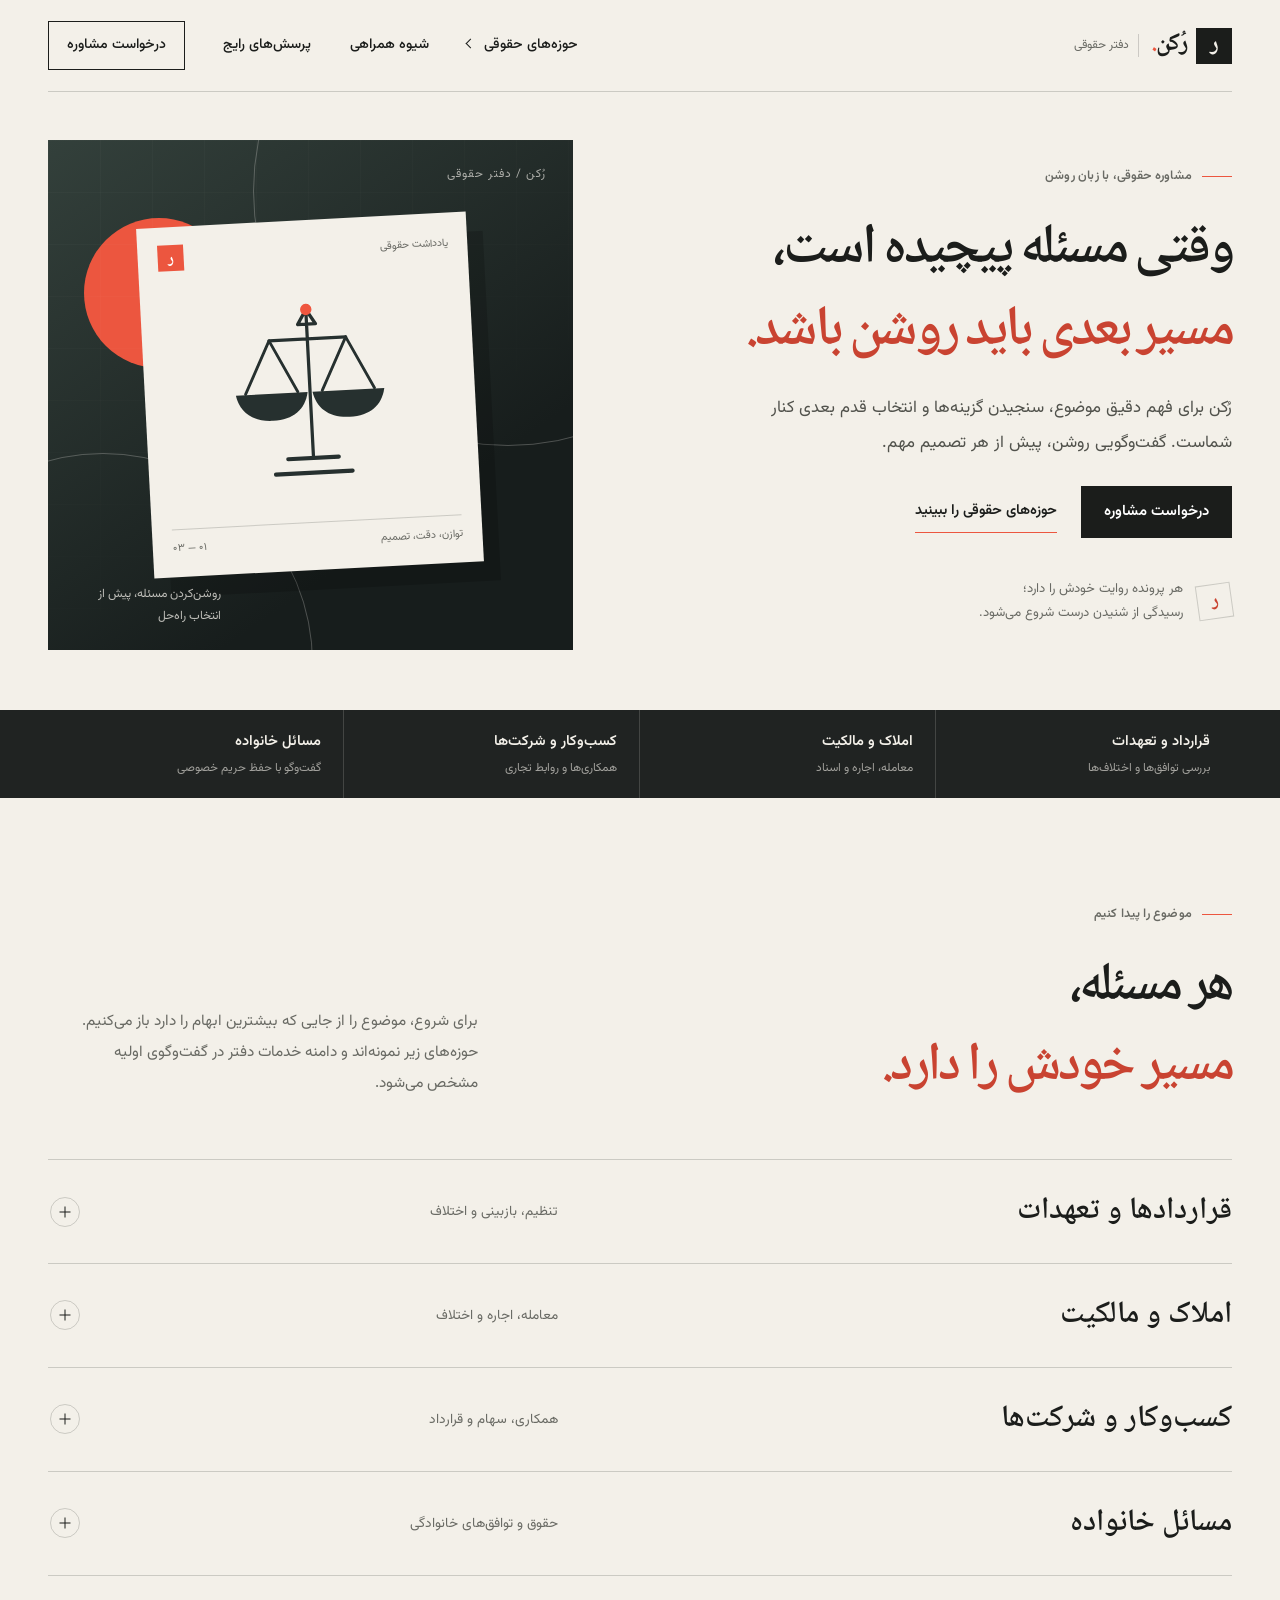
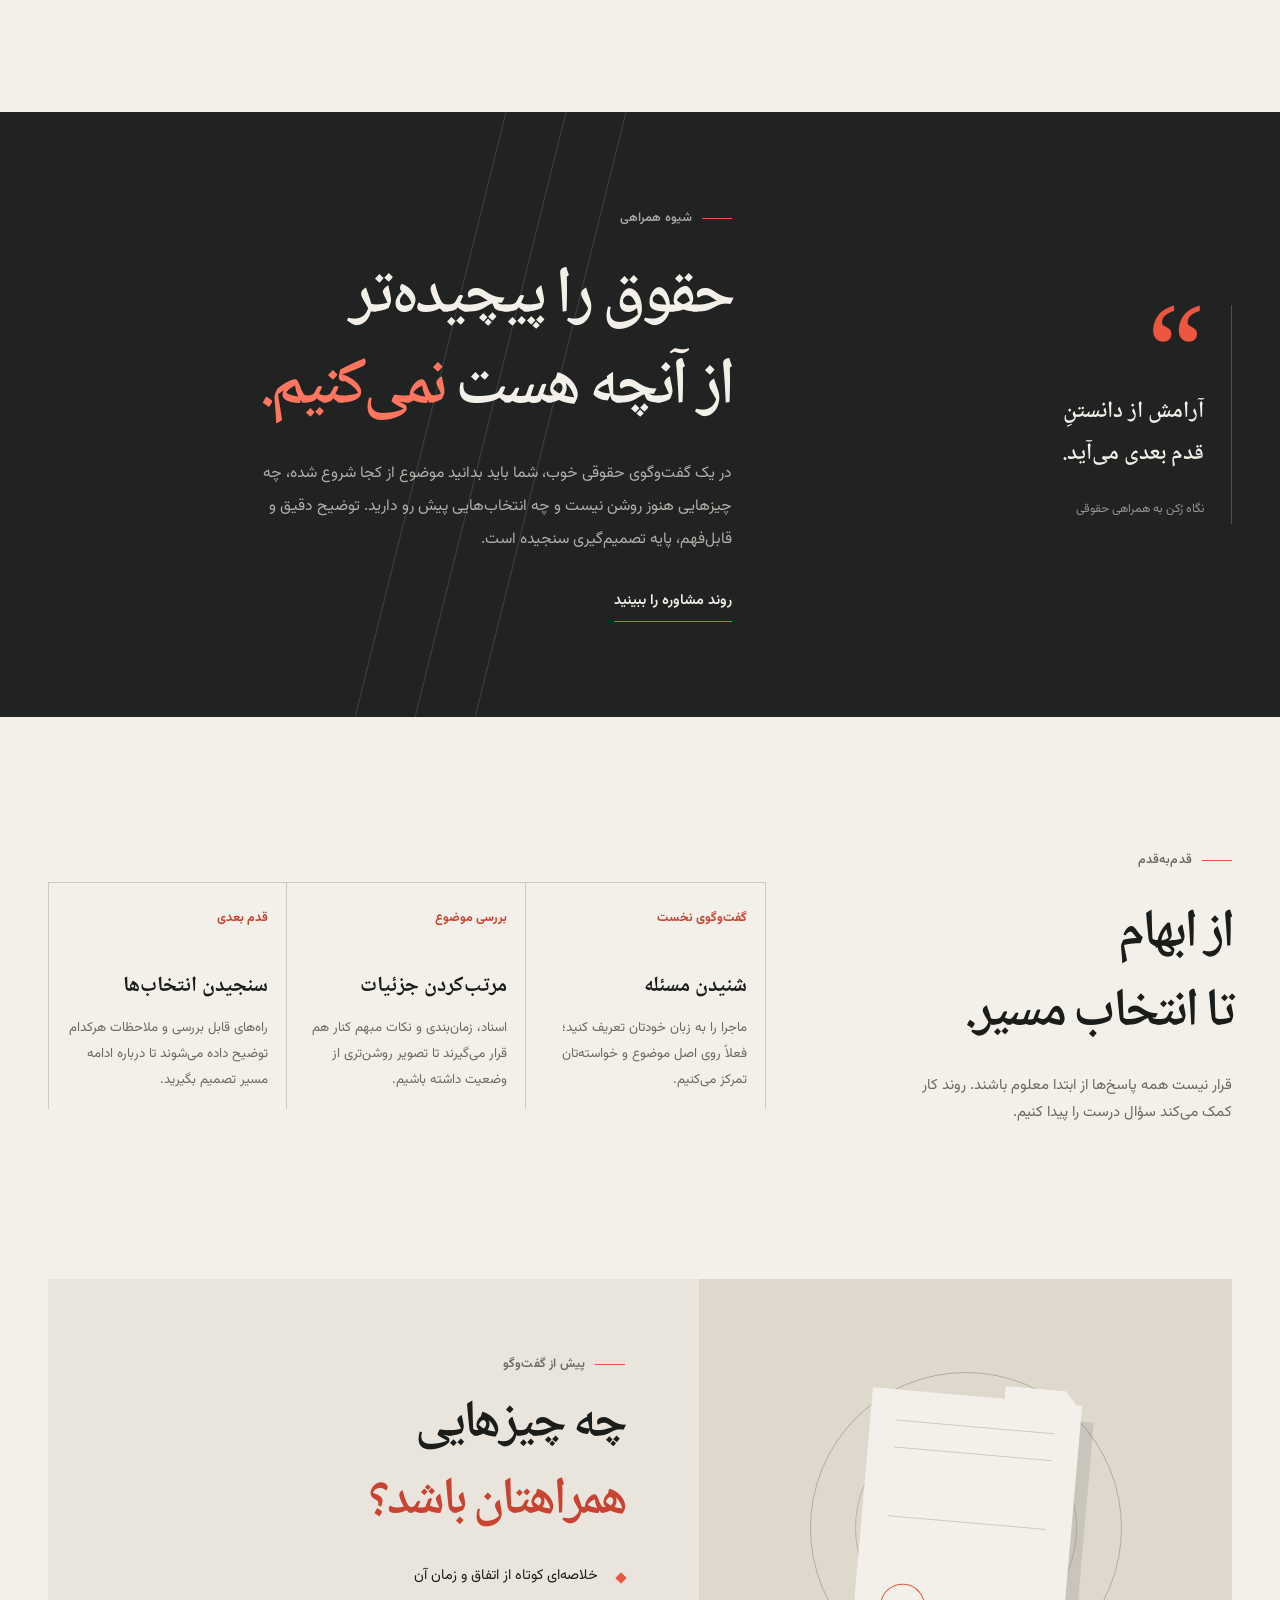
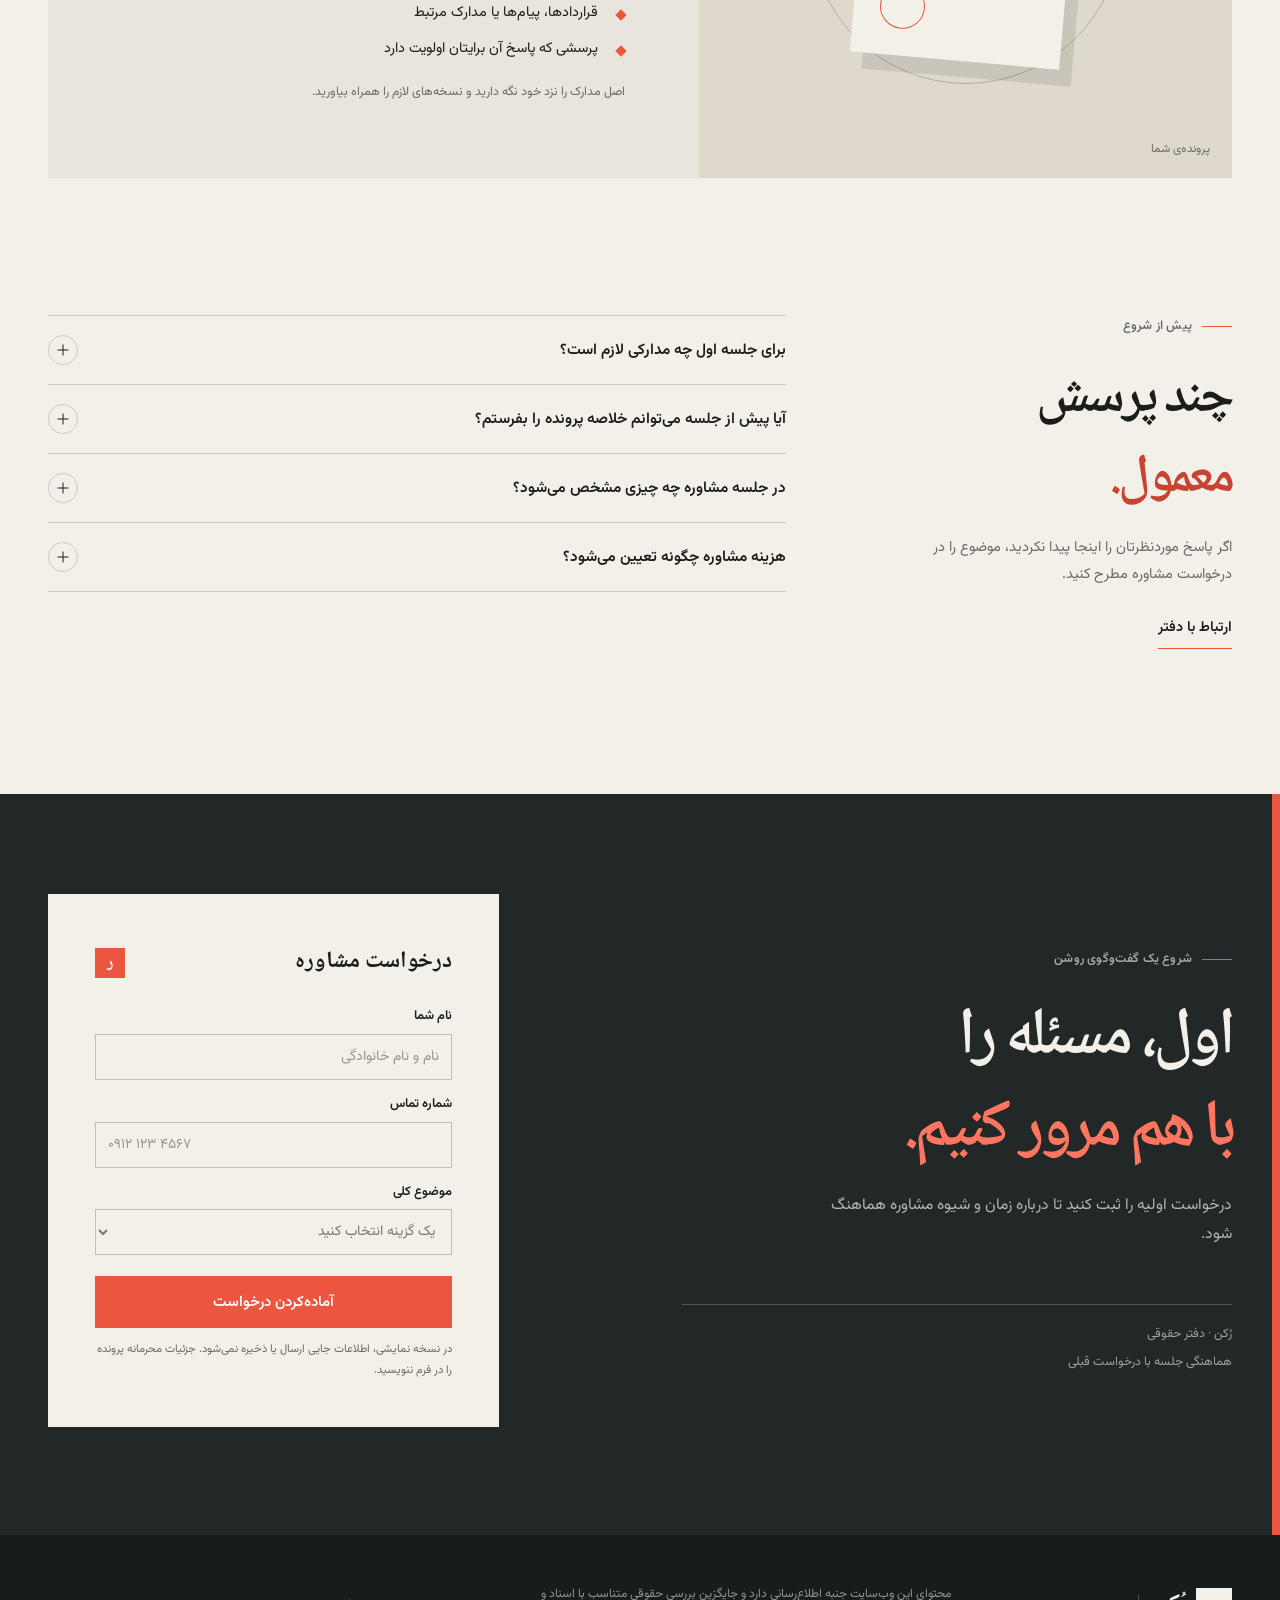
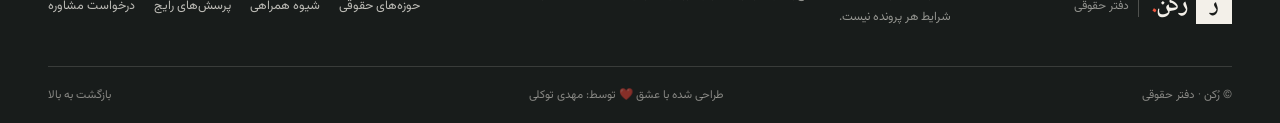
==== commit 0b23906e: "Move Rukn designer credit into footer" ====
--- a/index.html
+++ b/index.html
@@ -9,7 +9,7 @@
   <link rel="preconnect" href="https://fonts.googleapis.com">
   <link rel="preconnect" href="https://fonts.gstatic.com" crossorigin>
   <link href="https://fonts.googleapis.com/css2?family=Noto+Naskh+Arabic:wght@500;600;700&family=Vazirmatn:wght@400;500;600;700;800&display=swap" rel="stylesheet">
-  <link rel="stylesheet" href="styles.css?v=4">
+  <link rel="stylesheet" href="styles.css?v=5">
   <script src="app.js?v=3" defer></script>
 </head>
 <body>
@@ -308,11 +308,8 @@
       </div>
       <div class="footer-bottom section-wrap">
         <span>© رُکن · دفتر حقوقی</span>
+        <span class="footer-credit">طراحی شده با عشق ❤️ توسط: <a href="https://mahditavakoli.ir/">مهدی توکلی</a></span>
         <a href="#top">بازگشت به بالا</a>
-      </div>
-      <div class="footer-signature" aria-label="امضای طراح سایت">
-        <span>طراحی شده با عشق</span><span>توسط:</span>
-        <a href="https://mahditavakoli.ir/">مهدی توکلی</a>
       </div>
     </footer>
     <a class="mobile-contact-cta" href="#contact">درخواست مشاوره</a>
--- a/styles.css
+++ b/styles.css
@@ -52,7 +52,7 @@
 .mega-menu-intro h2 em { color: var(--red-dark); font-style: normal; }
 .mega-menu-intro > p:not(.mega-eyebrow) { max-width: 300px; margin: 0; color: var(--muted); font-size: .82rem; line-height: 1.95; }
 .mega-contact-link { display: inline-flex; align-items: center; gap: 10px; margin-top: 19px; padding-bottom: 5px; border-bottom: 1px solid var(--red); font-size: .82rem; font-weight: 700; }
-.mega-contact-link span { color: var(--red-dark); font-size: 1.1rem; }
+.mega-contact-arrow { width: 14px; height: 14px; color: var(--red-dark); stroke: currentColor; stroke-width: 1.5; stroke-linecap: round; stroke-linejoin: round; }
 .mega-index { margin-top: auto; padding-top: 24px; color: #95938c; direction: ltr; font-size: .64rem; letter-spacing: .08em; }
 .mega-service-grid { display: grid; grid-template-columns: repeat(2, minmax(0, 1fr)); gap: 10px; }
 .mega-service { min-width: 0; min-height: 82px; display: grid; grid-template-columns: 38px minmax(0, 1fr) 20px; align-items: center; gap: 12px; padding: 13px 14px; border: 1px solid var(--rule); background: rgba(255,255,255,.22); transition: border-color .2s ease, background .2s ease, transform .2s ease; }
@@ -61,7 +61,8 @@
 .mega-service-copy { min-width: 0; display: flex; flex-direction: column; gap: 4px; }
 .mega-service-copy strong { font-family: var(--display); font-size: .98rem; line-height: 1.5; }
 .mega-service-copy small { color: var(--muted); font-size: .72rem; line-height: 1.5; }
-.mega-arrow { color: var(--red-dark); font-size: 1rem; opacity: .65; transition: transform .2s ease, opacity .2s ease; }
+.mega-arrow { display: grid; place-items: center; color: var(--red-dark); opacity: .65; transition: transform .2s ease, opacity .2s ease; }
+.mega-arrow svg, .mega-menu-footer > a svg { width: 14px; height: 14px; stroke: currentColor; stroke-width: 1.5; stroke-linecap: round; stroke-linejoin: round; }
 .mega-service:hover .mega-arrow { opacity: 1; transform: translate(-2px, -2px); }
 .mega-menu-footer { grid-column: 2; display: flex; align-items: center; justify-content: space-between; gap: 22px; padding-top: 15px; border-top: 1px solid var(--rule); }
 .mega-menu-footer p { display: flex; flex-direction: column; gap: 3px; margin: 0; }
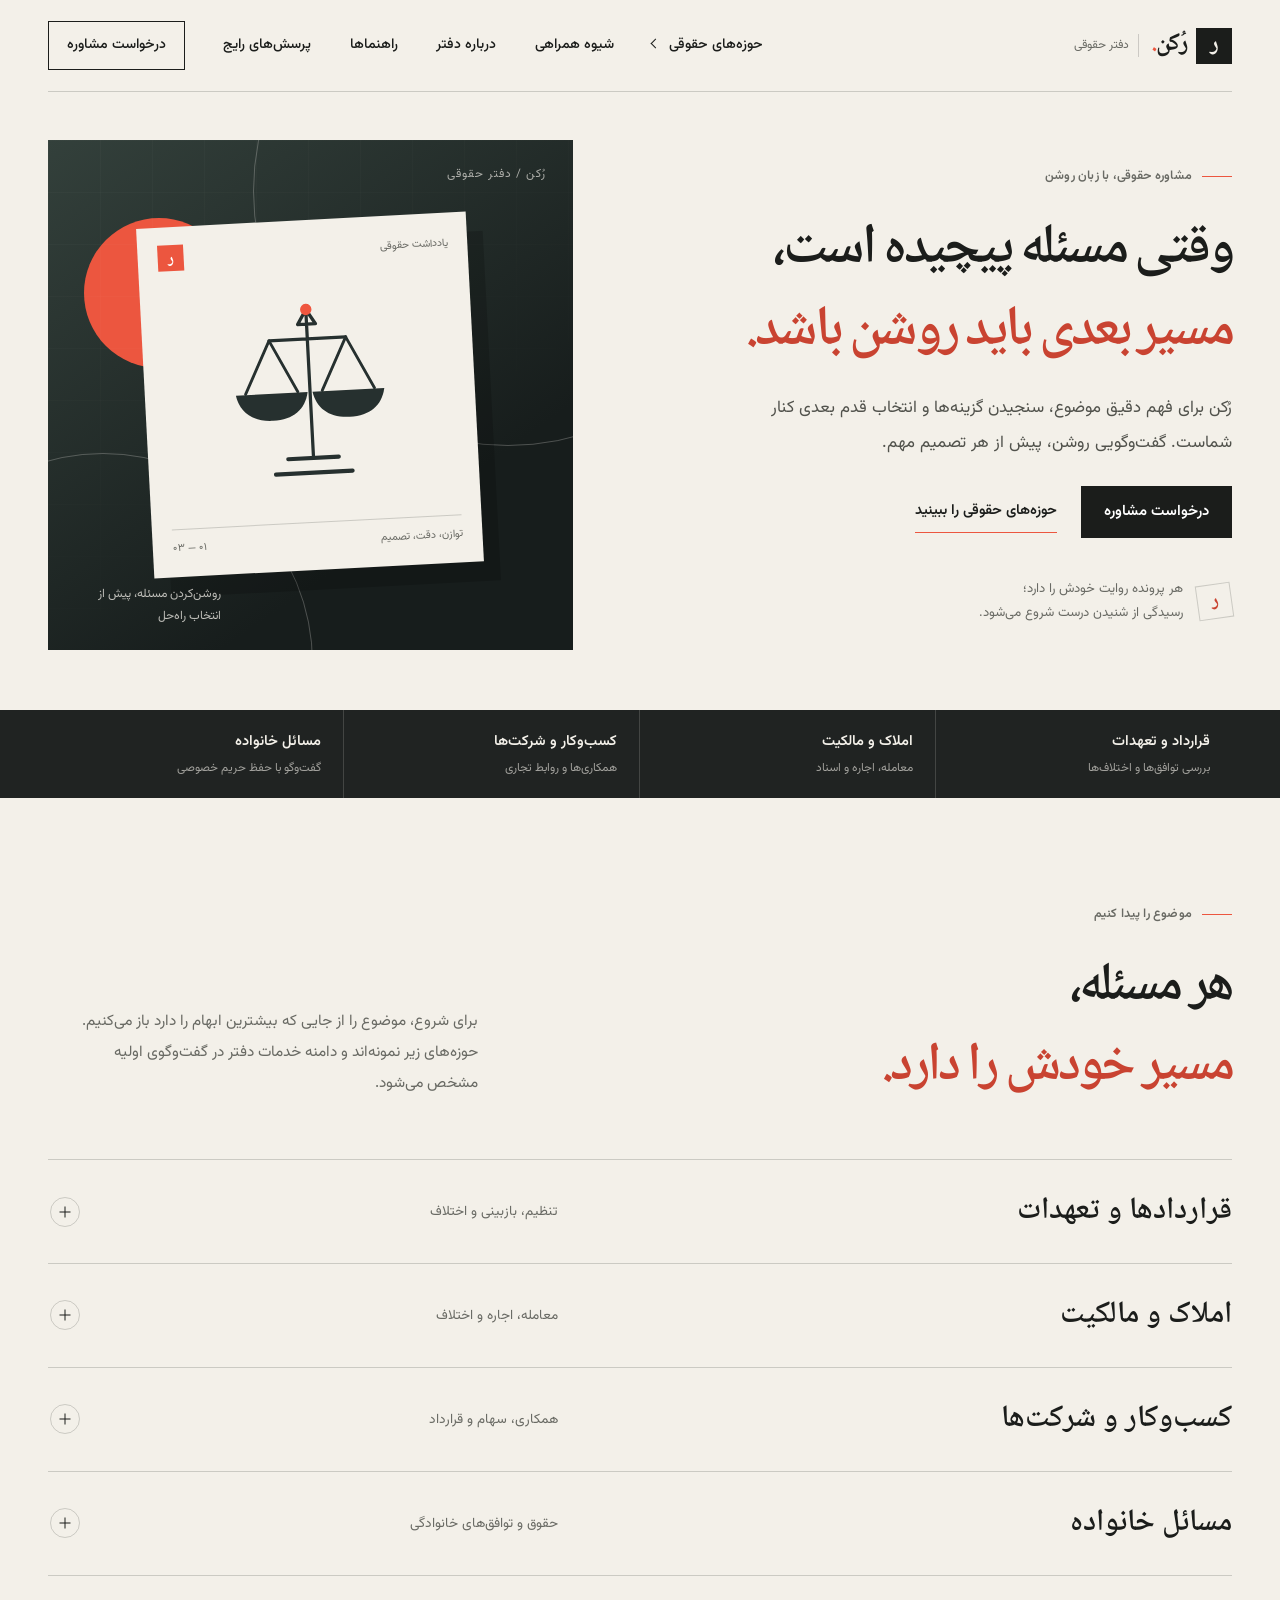
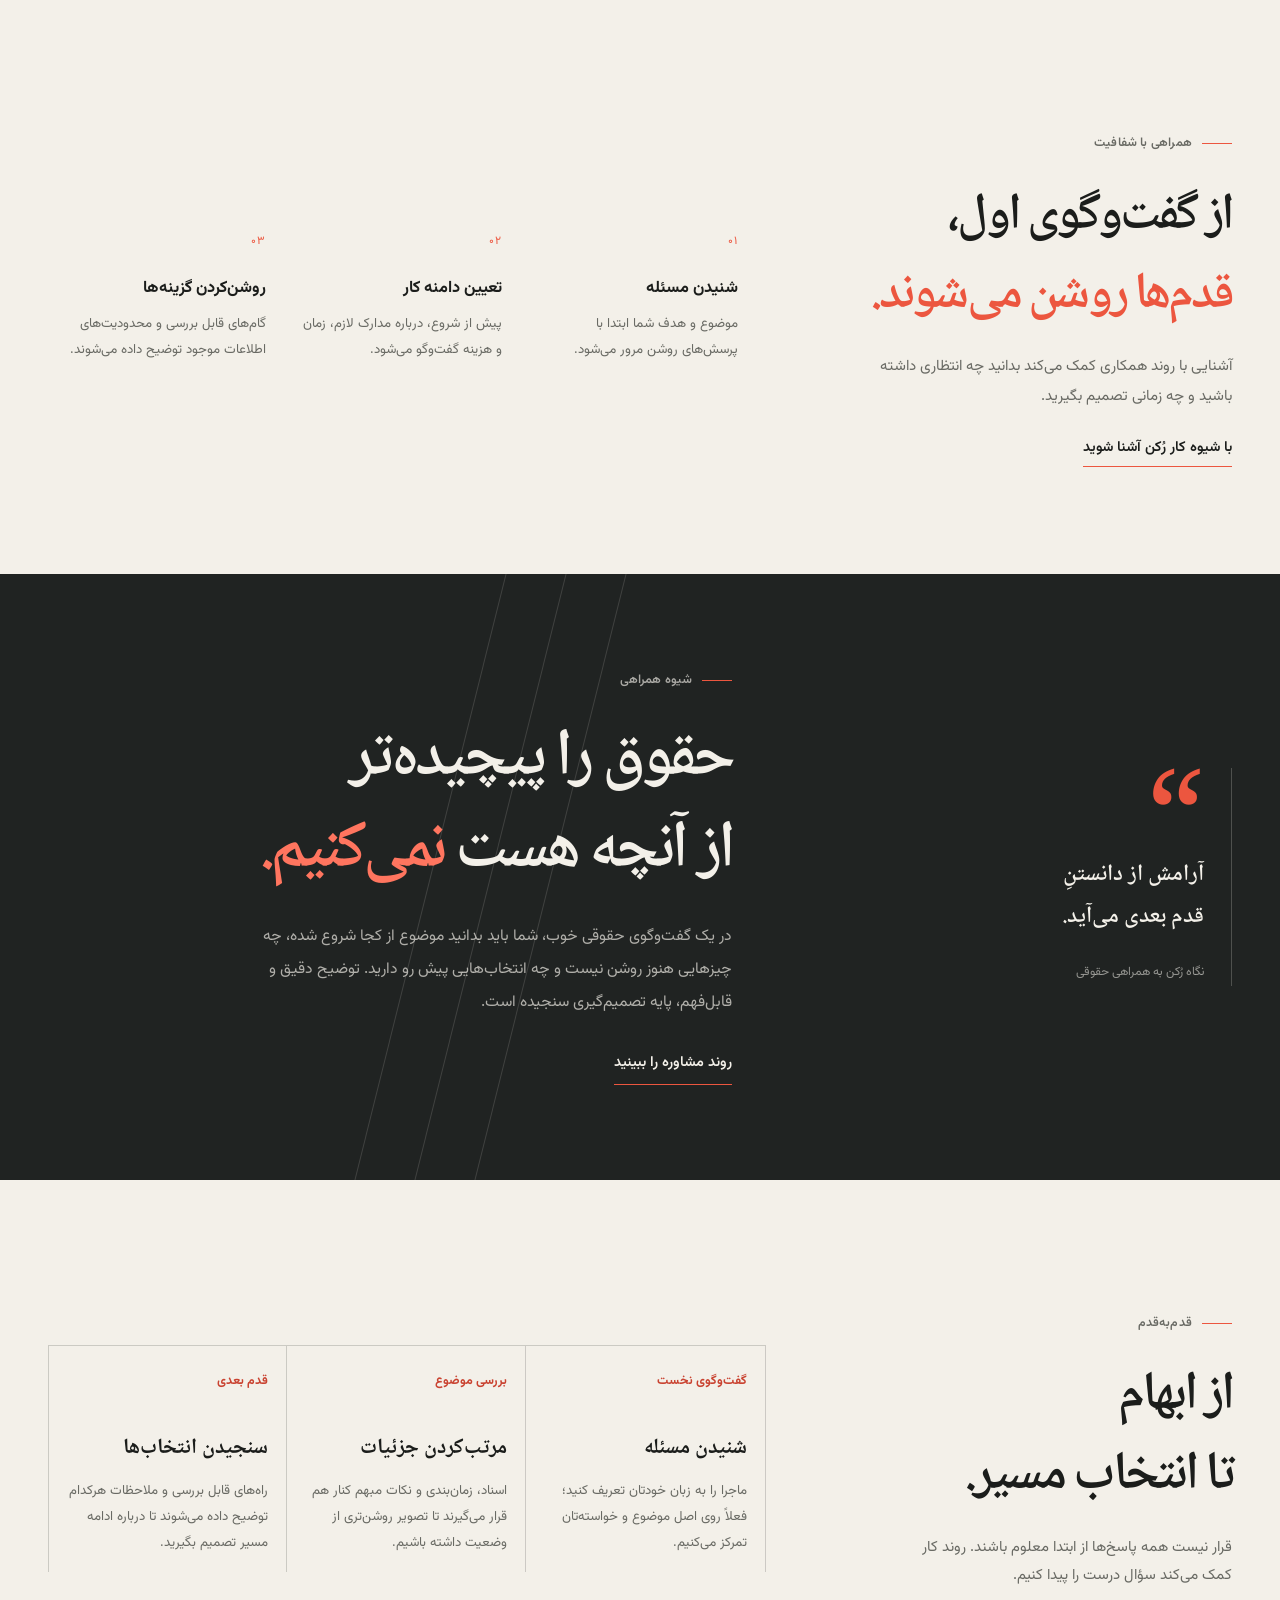
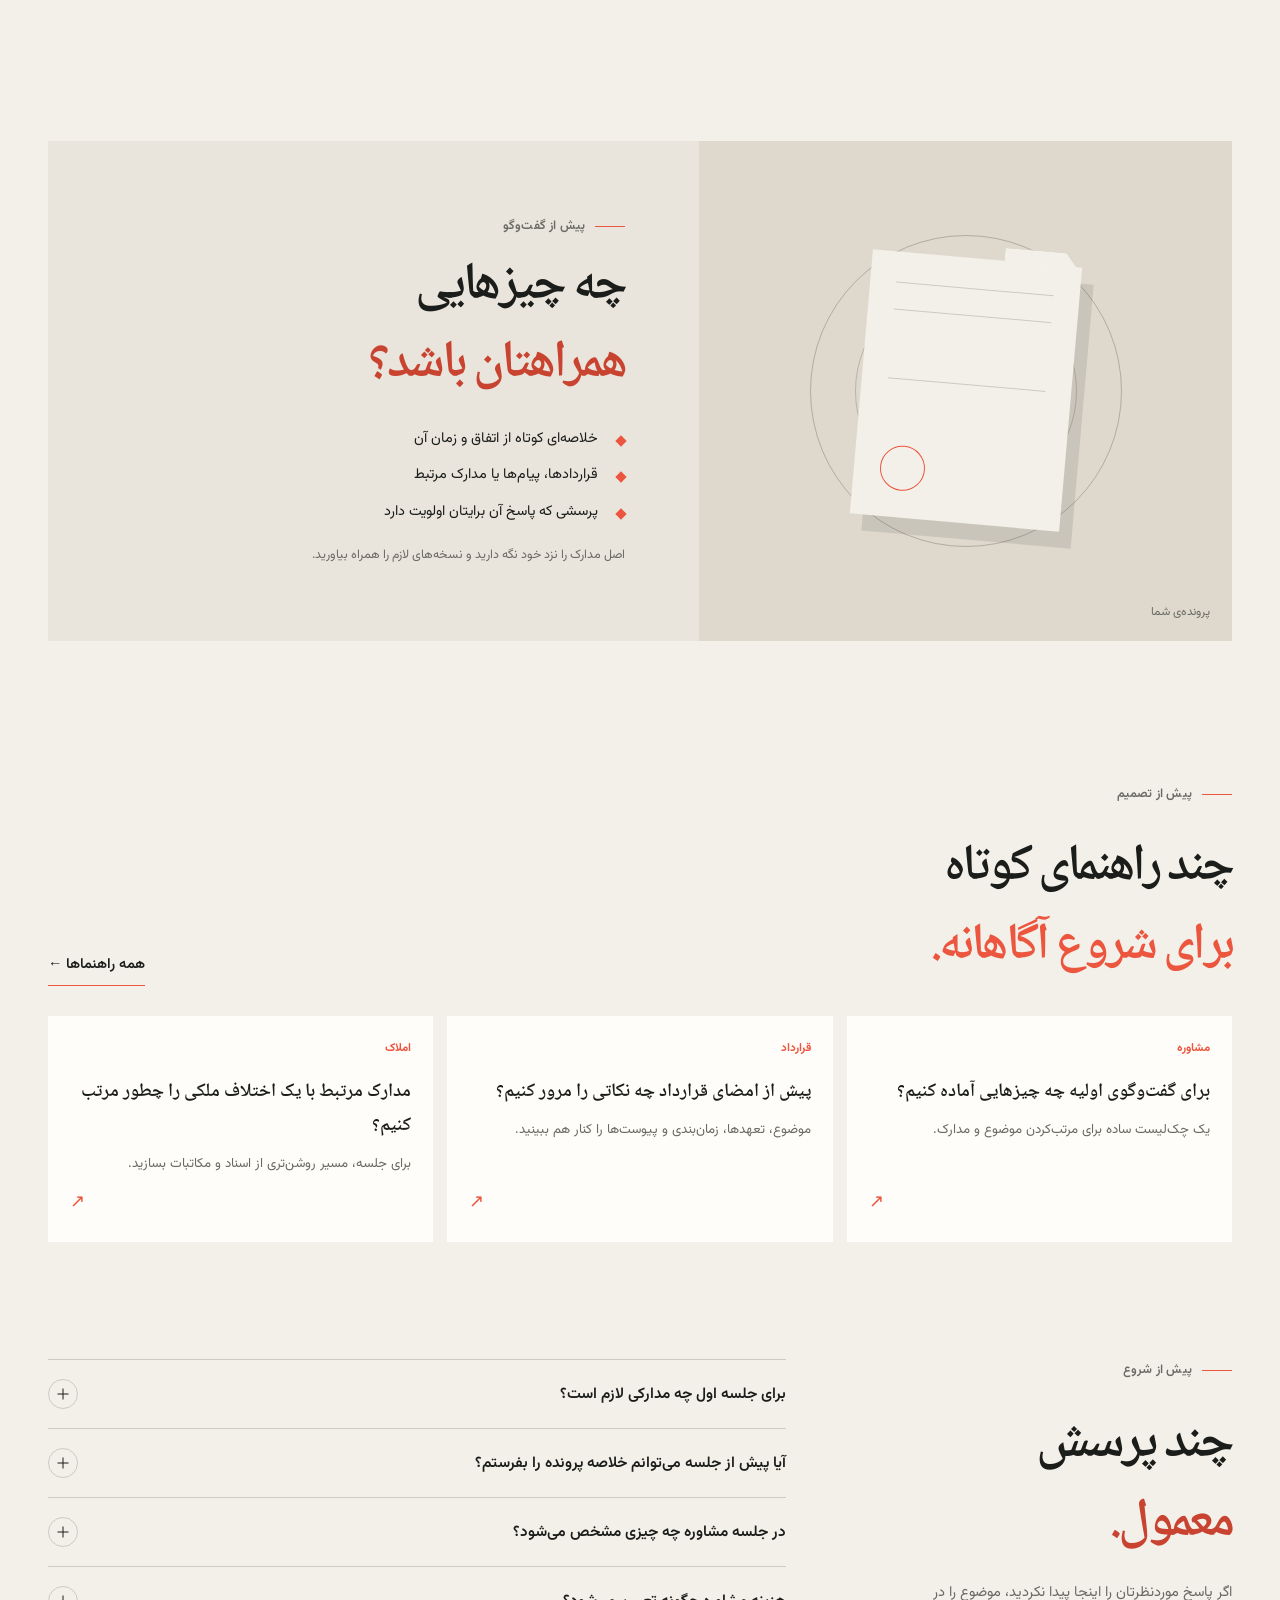
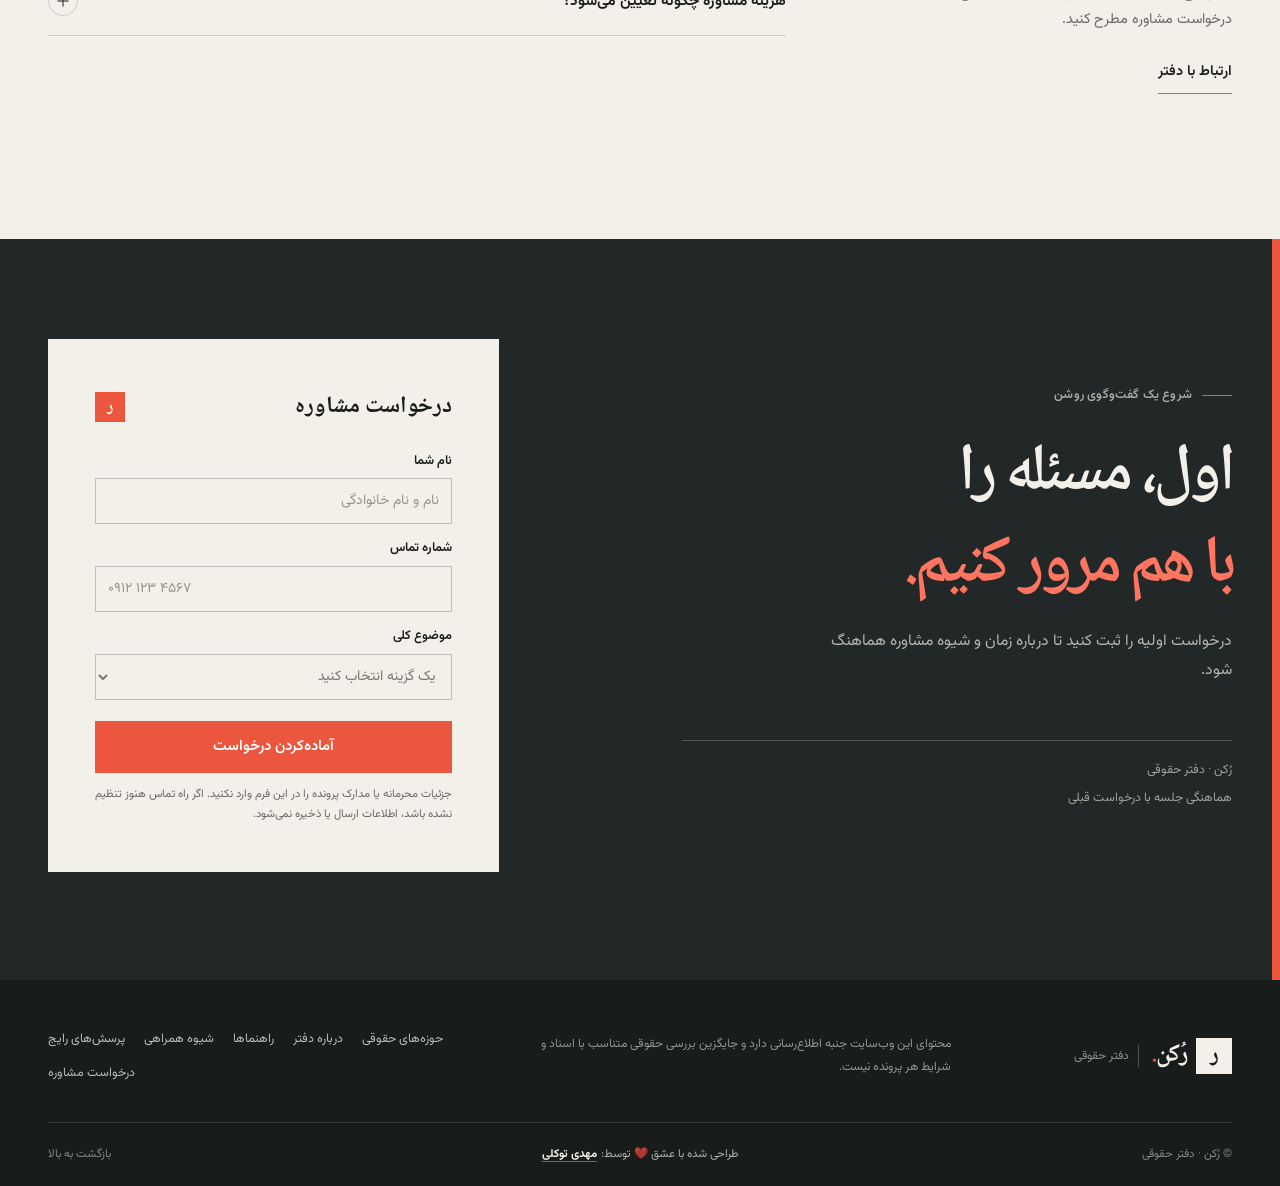
==== commit 4704afd0: "Add legal service pages and resource library" ====
--- a/index.html
+++ b/index.html
@@ -5,12 +5,14 @@
   <meta name="viewport" content="width=device-width, initial-scale=1">
   <meta name="theme-color" content="#f3f0e9">
   <meta name="description" content="رُکن؛ نمونه‌ای برای معرفی خدمات حقوقی، توضیح مسیر مشاوره و ارتباط با دفتر حقوقی.">
-  <title>رُکن | دفتر حقوقی</title>
+  <title>رُکن | مشاوره و همراهی حقوقی</title>
   <link rel="preconnect" href="https://fonts.googleapis.com">
   <link rel="preconnect" href="https://fonts.gstatic.com" crossorigin>
   <link href="https://fonts.googleapis.com/css2?family=Noto+Naskh+Arabic:wght@500;600;700&family=Vazirmatn:wght@400;500;600;700;800&display=swap" rel="stylesheet">
-  <link rel="stylesheet" href="styles.css?v=5">
-  <script src="app.js?v=3" defer></script>
+  <link rel="stylesheet" href="styles.css?v=6">
+  <link rel="stylesheet" href="pages.css?v=1">
+  <script src="site-config.js?v=1" defer></script>
+  <script src="app.js?v=4" defer></script>
 </head>
 <body>
   <a class="skip-link" href="#main">رفتن به محتوای اصلی</a>
@@ -59,6 +61,8 @@
           </div>
         </div>
         <a href="#approach">شیوه همراهی</a>
+        <a href="about.html">درباره دفتر</a>
+        <a href="guides/index.html">راهنماها</a>
         <a href="#questions">پرسش‌های رایج</a>
         <a class="nav-contact" href="#contact">درخواست مشاوره</a>
       </nav>
@@ -128,7 +132,8 @@
             <div class="service-detail" id="service-contracts" hidden>
               <p>پیش از امضا یا در زمان اختلاف، بندهای مهم، تعهدها و پیامدهای احتمالی را متناسب با متن قرارداد بررسی کنید.</p>
               <a href="#contact">درباره این موضوع گفت‌وگو کنیم</a>
-            </div>
+            
+              <a class="service-page-link" href="services/contracts.html">راهنمای این حوزه <span aria-hidden="true">←</span></a></div>
           </article>
           <article class="service-row" id="service-area-property">
             <button class="service-trigger" type="button" aria-expanded="false" aria-controls="service-property">
@@ -139,7 +144,8 @@
             <div class="service-detail" id="service-property" hidden>
               <p>مدارک و توافق‌های مرتبط با ملک را کنار هم بگذارید تا موضوع، خواسته و مسیرهای قابل بررسی روشن‌تر شود.</p>
               <a href="#contact">درباره این موضوع گفت‌وگو کنیم</a>
-            </div>
+            
+              <a class="service-page-link" href="services/property.html">راهنمای این حوزه <span aria-hidden="true">←</span></a></div>
           </article>
           <article class="service-row" id="service-area-business">
             <button class="service-trigger" type="button" aria-expanded="false" aria-controls="service-business">
@@ -150,7 +156,8 @@
             <div class="service-detail" id="service-business" hidden>
               <p>در روابط تجاری، جزئیات توافق و حدود مسئولیت‌ها اهمیت دارند. اسناد مرتبط را برای بررسی اولیه آماده کنید.</p>
               <a href="#contact">درباره این موضوع گفت‌وگو کنیم</a>
-            </div>
+            
+              <a class="service-page-link" href="services/business.html">راهنمای این حوزه <span aria-hidden="true">←</span></a></div>
           </article>
           <article class="service-row" id="service-area-family">
             <button class="service-trigger" type="button" aria-expanded="false" aria-controls="service-family">
@@ -161,8 +168,24 @@
             <div class="service-detail" id="service-family" hidden>
               <p>با حفظ حریم خصوصی، موضوع را مرحله‌به‌مرحله مطرح کنید تا گزینه‌های متناسب با شرایط شما بررسی شوند.</p>
               <a href="#contact">درباره این موضوع گفت‌وگو کنیم</a>
-            </div>
-          </article>
+            
+              <a class="service-page-link" href="services/family.html">راهنمای این حوزه <span aria-hidden="true">←</span></a></div>
+          </article>
+        </div>
+      </section>
+
+
+      <section class="trust-section section-wrap" aria-labelledby="trust-title">
+        <div class="trust-heading">
+          <p class="eyebrow"><span class="eyebrow-line"></span> همراهی با شفافیت</p>
+          <h2 id="trust-title">از گفت‌وگوی اول،<br><em>قدم‌ها روشن می‌شوند.</em></h2>
+          <p>آشنایی با روند همکاری کمک می‌کند بدانید چه انتظاری داشته باشید و چه زمانی تصمیم بگیرید.</p>
+          <a class="text-link" href="about.html">با شیوه کار رُکن آشنا شوید</a>
+        </div>
+        <div class="trust-grid">
+          <article class="trust-card"><span class="trust-number">۰۱</span><h3>شنیدن مسئله</h3><p>موضوع و هدف شما ابتدا با پرسش‌های روشن مرور می‌شود.</p></article>
+          <article class="trust-card"><span class="trust-number">۰۲</span><h3>تعیین دامنه کار</h3><p>پیش از شروع، درباره مدارک لازم، زمان و هزینه گفت‌وگو می‌شود.</p></article>
+          <article class="trust-card"><span class="trust-number">۰۳</span><h3>روشن‌کردن گزینه‌ها</h3><p>گام‌های قابل بررسی و محدودیت‌های اطلاعات موجود توضیح داده می‌شوند.</p></article>
         </div>
       </section>
 
@@ -227,6 +250,19 @@
         </div>
       </section>
 
+
+      <section class="guide-preview section-wrap" aria-labelledby="guide-preview-title">
+        <div class="guide-preview-heading">
+          <div><p class="eyebrow"><span class="eyebrow-line"></span> پیش از تصمیم</p><h2 id="guide-preview-title">چند راهنمای کوتاه<br><em>برای شروع آگاهانه.</em></h2></div>
+          <a class="text-link" href="guides/index.html">همه راهنماها <span aria-hidden="true">←</span></a>
+        </div>
+        <div class="guide-preview-grid">
+          <a class="guide-preview-card" href="guides/first-consultation.html"><span>مشاوره</span><h3>برای گفت‌وگوی اولیه چه چیزهایی آماده کنیم؟</h3><p>یک چک‌لیست ساده برای مرتب‌کردن موضوع و مدارک.</p><b aria-hidden="true">↗</b></a>
+          <a class="guide-preview-card" href="guides/contract-checklist.html"><span>قرارداد</span><h3>پیش از امضای قرارداد چه نکاتی را مرور کنیم؟</h3><p>موضوع، تعهدها، زمان‌بندی و پیوست‌ها را کنار هم ببینید.</p><b aria-hidden="true">↗</b></a>
+          <a class="guide-preview-card" href="guides/property-records.html"><span>املاک</span><h3>مدارک مرتبط با یک اختلاف ملکی را چطور مرتب کنیم؟</h3><p>برای جلسه، مسیر روشن‌تری از اسناد و مکاتبات بسازید.</p><b aria-hidden="true">↗</b></a>
+        </div>
+      </section>
+
       <section class="faq section-wrap" id="questions">
         <div class="faq-intro">
           <p class="eyebrow"><span class="eyebrow-line"></span> پیش از شروع</p>
@@ -263,6 +299,11 @@
             <div class="contact-details">
               <span>رُکن · دفتر حقوقی</span>
               <span>هماهنگی جلسه با درخواست قبلی</span>
+            </div>
+            <div class="contact-options" aria-label="راه‌های ارتباطی">
+              <a data-contact-link="phone" hidden>تماس تلفنی</a>
+              <a data-contact-link="whatsapp" hidden target="_blank" rel="noopener noreferrer">پیام در واتساپ</a>
+              <a data-contact-link="bookingUrl" hidden target="_blank" rel="noopener noreferrer">رزرو زمان جلسه</a>
             </div>
           </div>
           <form class="contact-form" id="contact-form">
@@ -284,7 +325,7 @@
               <option>موضوع دیگر</option>
             </select>
             <button class="button button-red" type="submit">آماده‌کردن درخواست</button>
-            <p class="form-privacy">در نسخه نمایشی، اطلاعات جایی ارسال یا ذخیره نمی‌شود. جزئیات محرمانه پرونده را در فرم ننویسید.</p>
+            <p class="form-privacy">جزئیات محرمانه یا مدارک پرونده را در این فرم وارد نکنید. اگر راه تماس هنوز تنظیم نشده باشد، اطلاعات ارسال یا ذخیره نمی‌شود.</p>
             <p class="form-feedback" id="form-feedback" role="status" aria-live="polite"></p>
           </form>
         </div>
@@ -301,6 +342,8 @@
         <p class="footer-note">محتوای این وب‌سایت جنبه اطلاع‌رسانی دارد و جایگزین بررسی حقوقی متناسب با اسناد و شرایط هر پرونده نیست.</p>
         <nav class="footer-links" aria-label="پیوندهای پایانی">
           <a href="#services">حوزه‌های حقوقی</a>
+          <a href="about.html">درباره دفتر</a>
+          <a href="guides/index.html">راهنماها</a>
           <a href="#approach">شیوه همراهی</a>
           <a href="#questions">پرسش‌های رایج</a>
           <a href="#contact">درخواست مشاوره</a>
--- a/styles.css
+++ b/styles.css
@@ -227,11 +227,13 @@
 .brand-footer .brand-caption { border-color: rgba(243,240,233,.25); color: rgba(243,240,233,.55); }
 .footer-note { max-width: 420px; margin: 0; color: rgba(243,240,233,.56); font-size: .76rem; line-height: 1.9; }
 .footer-links { display: flex; flex-wrap: wrap; justify-content: flex-end; gap: 11px 19px; color: rgba(243,240,233,.75); font-size: .78rem; }
-.footer-bottom { min-height: 57px; display: flex; align-items: center; justify-content: space-between; border-top: 1px solid rgba(243,240,233,.15); color: rgba(243,240,233,.5); font-size: .72rem; }
+.footer-bottom { min-height: 64px; display: grid; grid-template-columns: 1fr auto 1fr; align-items: center; gap: 18px; border-top: 1px solid rgba(243,240,233,.15); color: rgba(243,240,233,.5); font-size: .72rem; }
+.footer-bottom > span:first-child { justify-self: start; }
+.footer-bottom > a:last-child { justify-self: end; }
 .footer-bottom a:hover { color: var(--paper); }
-.footer-signature { min-height: 58px; display: flex; align-items: center; justify-content: center; gap: 8px; padding: 14px 20px; border-top: 1px solid rgba(243,240,233,.15); color: rgba(243,240,233,.56); font-size: .76rem; }
-.footer-signature a { padding-bottom: 2px; border-bottom: 1px solid rgba(236,86,63,.7); color: var(--paper); font-weight: 700; transition: color .2s ease, border-color .2s ease; }
-.footer-signature a:hover { border-color: #ff8a78; color: #ff8a78; }
+.footer-credit { display: inline-flex; align-items: center; justify-content: center; gap: 4px; justify-self: center; color: rgba(243,240,233,.7); white-space: nowrap; }
+.footer-credit a { color: var(--paper); font-weight: 700; text-decoration: underline; text-decoration-color: rgba(236,86,63,.8); text-underline-offset: 4px; transition: color .2s ease, text-decoration-color .2s ease; }
+.footer-credit a:hover { color: #ff8a78; text-decoration-color: #ff8a78; }
 .mobile-contact-cta { display: none; }
 .mobile-contact-cta.is-hidden { opacity: 0; visibility: hidden; pointer-events: none; transform: translateY(8px); }
 a:focus-visible, button:focus-visible, input:focus-visible, select:focus-visible { outline: 2px solid var(--red-dark); outline-offset: 3px; }
@@ -356,8 +358,10 @@
   .footer-main { grid-template-columns: 1fr; justify-items: center; gap: 20px; padding-block: 38px 27px; text-align: center; }
   .footer-note { max-width: 460px; font-size: .73rem; }
   .footer-links { grid-column: auto; justify-content: center; padding-top: 18px; }
-  .footer-bottom { min-height: 58px; font-size: .69rem; }
-  .footer-signature { min-height: 55px; flex-wrap: wrap; gap: 5px; padding-inline: 16px; font-size: .72rem; }
+  .footer-bottom { min-height: 72px; grid-template-columns: 1fr 1fr; gap: 8px 14px; padding-block: 12px; font-size: .69rem; }
+  .footer-credit { grid-column: 1 / -1; grid-row: 1; flex-wrap: wrap; white-space: normal; font-size: .72rem; }
+  .footer-bottom > span:first-child { grid-column: 1; grid-row: 2; justify-self: start; }
+  .footer-bottom > a:last-child { grid-column: 2; grid-row: 2; justify-self: end; }
   body { padding-bottom: 74px; }
   .mobile-contact-cta { position: fixed; z-index: 30; inset-inline: 16px; inset-block-end: 12px; min-height: 50px; display: flex; align-items: center; justify-content: center; background: var(--red); color: #fff; box-shadow: 0 8px 24px rgba(0,0,0,.22); font-size: .9rem; font-weight: 700; transition: opacity .2s ease, transform .2s ease, visibility .2s ease; }
 }
--- a/pages.css
+++ b/pages.css
@@ -0,0 +1,153 @@
+
+/* Inner pages and added home sections */
+.trust-section { display:grid; grid-template-columns:minmax(250px,.82fr) 1.5fr; gap:clamp(34px,7vw,100px); padding-block:20px 112px; align-items:center; }
+.trust-heading h2,.guide-preview-heading h2 { margin:0 0 17px; font:600 clamp(2rem,4vw,3.4rem)/1.55 "Noto Naskh Arabic",serif; }
+.trust-heading h2 em,.guide-preview-heading h2 em { color:var(--red); font-style:normal; }
+.trust-heading > p:not(.eyebrow) { color:var(--muted); max-width:390px; line-height:2; font-size:.94rem; margin:0 0 20px; }
+.trust-grid { display:grid; grid-template-columns:repeat(3,minmax(0,1fr)); border-block:1px solid var(--line); }
+.trust-card { padding:24px 18px 28px; border-inline-start:1px solid var(--line); }
+.trust-card:first-child { border-inline-start:0; }
+.trust-number,.content-index { color:var(--red); font-size:.72rem; letter-spacing:.08em; }
+.trust-card h3 { margin:18px 0 7px; font-size:1.02rem; }
+.trust-card p { color:var(--muted); font-size:.83rem; line-height:2; margin:0; }
+.service-page-link { display:inline-flex; align-items:center; gap:10px; margin-top:13px; color:var(--red); font-weight:700; font-size:.83rem; }
+.service-page-link span { transition:transform .2s; }
+.service-page-link:hover span { transform:translateX(-4px); }
+.guide-preview { padding-block:10px 112px; }
+.guide-preview-heading,.related-heading { display:flex; justify-content:space-between; align-items:end; gap:28px; margin-bottom:30px; }
+.guide-preview-heading h2 { margin-bottom:0; }
+.guide-preview-grid { display:grid; grid-template-columns:repeat(3,minmax(0,1fr)); gap:14px; }
+.guide-preview-card,.guide-card { position:relative; display:flex; flex-direction:column; min-height:226px; padding:22px; color:var(--ink); background:#fffdf9; border:1px solid var(--line); transition:transform .2s,border-color .2s,box-shadow .2s; }
+.guide-preview-card:hover,.guide-card:hover { transform:translateY(-4px); border-color:rgba(180,61,45,.45); box-shadow:0 15px 35px rgba(34,31,26,.07); }
+.guide-preview-card > span:first-child,.guide-card-meta { color:var(--red); font-size:.72rem; font-weight:700; }
+.guide-preview-card h3,.guide-card h2 { margin:16px 0 7px; font:600 1.18rem/1.8 "Noto Naskh Arabic",serif; }
+.guide-preview-card p,.guide-card p { margin:0; color:var(--muted); font-size:.83rem; line-height:2; }
+.guide-preview-card b { align-self:flex-end; margin-top:auto; color:var(--red); font-size:1.15rem; }
+.inner-hero { position:relative; overflow:hidden; padding-block:25px 78px; }
+.breadcrumbs { display:flex; flex-wrap:wrap; gap:10px; color:var(--muted); font-size:.76rem; margin:0 0 50px; }
+.breadcrumbs a { color:var(--muted); text-decoration:none; }
+.breadcrumbs a:hover { color:var(--red); }
+.inner-hero-grid { display:grid; grid-template-columns:minmax(0,1fr) minmax(250px,.62fr); align-items:center; gap:clamp(30px,7vw,100px); }
+.inner-hero h1,.article-hero h1 { margin:12px 0 15px; max-width:750px; font:600 clamp(2.45rem,5.7vw,5.1rem)/1.42 "Noto Naskh Arabic",serif; letter-spacing:-.035em; }
+.inner-hero h1 em,.article-hero h1 em { color:var(--red); font-style:normal; }
+.inner-lead { max-width:660px; margin:0; color:var(--muted); font-size:1rem; line-height:2.1; }
+.inner-hero-card { position:relative; min-height:310px; display:flex; flex-direction:column; justify-content:space-between; padding:25px; overflow:hidden; background:var(--ink); color:#f3f0e9; }
+.inner-hero-card::before,.inner-hero-card::after { content:""; position:absolute; width:240px; height:240px; border:1px solid rgba(255,255,255,.17); border-radius:50%; inset:50% auto auto 50%; transform:translate(-50%,-50%); }
+.inner-hero-card::after { width:172px;height:172px;border-color:rgba(239,86,63,.55); }
+.inner-card-number,.inner-card-mark,.inner-hero-card p { position:relative; z-index:1; }
+.inner-card-number { color:#ef563f; font-size:.74rem; }
+.inner-card-mark { align-self:center; font:600 8rem/1 "Noto Naskh Arabic",serif; color:#f3f0e9; }
+.inner-hero-card p { margin:0; font-size:.85rem; line-height:1.8; }
+.inner-hero-card small { color:rgba(243,240,233,.58); }
+.content-layout { display:grid; grid-template-columns:minmax(0,1fr) 320px; gap:clamp(36px,8vw,116px); padding-block:35px 100px; align-items:start; }
+.content-main { border-top:1px solid var(--line); }
+.content-block { padding:27px 0 32px; border-bottom:1px solid var(--line); }
+.content-block h2 { margin:6px 0 10px; font:600 clamp(1.3rem,2.3vw,1.8rem)/1.7 "Noto Naskh Arabic",serif; }
+.content-block p:not(.content-index) { margin:0; max-width:720px; color:var(--muted); font-size:.92rem; line-height:2.2; }
+.content-index { margin:0; }
+.content-aside,.article-aside { position:sticky; top:28px; }
+.aside-card { padding:25px; background:#e8e4da; }
+.aside-card h2 { margin:8px 0 18px; font:600 1.35rem/1.65 "Noto Naskh Arabic",serif; }
+.aside-card .button { width:100%; margin-top:22px; }
+.aside-note,.article-disclaimer { margin-top:14px; padding:18px; border:1px solid var(--line); color:var(--muted); font-size:.8rem; line-height:2; }
+.aside-note strong,.article-disclaimer strong { color:var(--ink); }
+.aside-note p,.article-disclaimer p { margin:5px 0 0; }
+.numbered-list { list-style:none; padding:0; margin:0; }
+.numbered-list li { display:flex; gap:12px; align-items:center; padding:12px 0; border-bottom:1px solid rgba(28,34,31,.12); font-size:.85rem; }
+.numbered-list b { display:grid; place-items:center; width:27px;height:27px; flex:none; background:var(--red); color:#fff; border-radius:50%; font-size:.73rem; }
+.related-guides { padding-block:0 110px; }
+.related-heading h2 { margin:0; font:600 clamp(1.65rem,3.2vw,2.4rem)/1.6 "Noto Naskh Arabic",serif; }
+.related-guide { display:grid; grid-template-columns:150px 1fr 30px; align-items:center; gap:20px; padding:20px 0; border-block:1px solid var(--line); color:var(--ink); text-decoration:none; }
+.related-guide > span:first-child { color:var(--red); font-size:.77rem; }
+.related-guide strong { font:600 1.1rem/1.8 "Noto Naskh Arabic",serif; }
+.related-guide > span:last-child { color:var(--red); }
+.article-hero { padding-bottom:66px; }
+.article-hero-copy { max-width:850px; }
+.article-hero h1 { font-size:clamp(2.3rem,5vw,4.4rem); }
+.article-layout { display:grid; grid-template-columns:minmax(0,1fr) 290px; gap:clamp(36px,8vw,110px); align-items:start; padding-block:12px 110px; }
+.article-body { border-top:1px solid var(--line); }
+.article-body .content-block { padding-block:26px 34px; }
+.article-disclaimer { margin-top:24px; }
+.aside-link { display:flex; justify-content:space-between; gap:14px; padding:13px 0; border-top:1px solid rgba(28,34,31,.14); color:var(--ink); font-size:.82rem; text-decoration:none; }
+.aside-link span { color:var(--red); }
+.guide-library { padding-block:5px 105px; }
+.guide-controls { display:flex; justify-content:space-between; align-items:center; gap:25px; padding:17px 0 25px; border-bottom:1px solid var(--line); }
+.guide-search { position:relative; display:block; flex:1; max-width:390px; }
+.guide-search input { width:100%; min-height:48px; border:1px solid var(--line); border-radius:0; padding:10px 15px 10px 44px; background:#fffdf9; color:var(--ink); font:inherit; font-size:.88rem; }
+.guide-search > span:last-child { position:absolute; left:15px; top:50%; transform:translateY(-50%); color:var(--red); font-size:1.45rem; }
+.guide-filters { display:flex; flex-wrap:wrap; gap:7px; }
+.guide-filters button { border:1px solid var(--line); border-radius:999px; background:transparent; padding:9px 14px; color:var(--muted); cursor:pointer; font:inherit; font-size:.77rem; }
+.guide-filters button[aria-pressed="true"] { border-color:var(--ink); background:var(--ink); color:#fff; }
+.guide-result { color:var(--muted); font-size:.78rem; margin:17px 0; }
+.guide-grid { display:grid; grid-template-columns:repeat(2,minmax(0,1fr)); gap:14px; }
+.guide-card { min-height:265px; }
+.guide-card-meta { display:flex; justify-content:space-between; }
+.guide-card h2 { font-size:1.3rem; }
+.guide-read { display:flex; justify-content:space-between; margin-top:auto; padding-top:18px; color:var(--red); font-size:.8rem; font-weight:700; }
+.guide-privacy-note { display:grid; grid-template-columns:200px 1fr; gap:18px; margin-top:40px; padding:23px; background:#e8e4da; font-size:.83rem; line-height:2; }
+.guide-privacy-note p { margin:0; color:var(--muted); }
+.guide-empty { padding:55px 0; text-align:center; color:var(--muted); }
+.profile-section { display:grid; grid-template-columns:1fr minmax(180px,320px); gap:40px; padding-block:30px 85px; align-items:center; border-top:1px solid var(--line); }
+.profile-section[hidden],.profile-photo-wrap[hidden] { display:none; }
+.profile-copy h2 { margin:4px 0; font:600 2.4rem "Noto Naskh Arabic",serif; }
+.profile-copy > p:not(.eyebrow) { max-width:650px; color:var(--muted); line-height:2.1; }
+.profile-title { color:var(--red); font-size:.93rem; }
+.profile-copy dl { display:flex; flex-wrap:wrap; gap:20px 40px; margin-top:26px; }
+.profile-copy dl div { border-top:1px solid var(--line); padding-top:10px; }
+.profile-copy dt { color:var(--muted); font-size:.74rem; }
+.profile-copy dd { margin:4px 0 0; font-weight:700; }
+.profile-photo-wrap { aspect-ratio:4/5; background:#e8e4da; }
+.profile-photo-wrap img { width:100%;height:100%;object-fit:cover; }
+.profile-placeholder { display:flex; align-items:center; justify-content:space-between; gap:30px; margin-bottom:90px; padding:28px 32px; border:1px solid var(--line); }
+.profile-placeholder h2 { margin:6px 0; font:600 1.6rem/1.6 "Noto Naskh Arabic",serif; }
+.profile-placeholder p:not(.eyebrow) { max-width:640px; margin:0; color:var(--muted); font-size:.86rem; line-height:2; }
+.placeholder-mark { color:var(--red); font:600 5rem "Noto Naskh Arabic",serif; }
+.sr-only { position:absolute;width:1px;height:1px;padding:0;margin:-1px;overflow:hidden;clip:rect(0,0,0,0);white-space:nowrap;border:0; }
+@media (max-width:1080px) {
+ .trust-section { grid-template-columns:1fr; gap:28px; padding-block:10px 80px; }
+ .trust-heading { max-width:580px; }
+ .content-layout,.article-layout { grid-template-columns:minmax(0,1fr) 280px; gap:32px; }
+ .guide-controls { align-items:flex-start; flex-direction:column; }
+ .guide-search { max-width:none; width:100%; }
+ .guide-filters { width:100%; }
+}
+@media (max-width:760px) {
+ .trust-section { padding-bottom:65px; }
+ .trust-grid { grid-template-columns:1fr; }
+ .trust-card { display:grid; grid-template-columns:45px 1fr; column-gap:12px; padding:17px 5px; border-inline-start:0; border-bottom:1px solid var(--line); }
+ .trust-card:last-child { border-bottom:0; }
+ .trust-number { grid-row:1/3; padding-top:5px; }
+ .trust-card h3 { margin:0 0 2px; }
+ .guide-preview { padding-bottom:70px; }
+ .guide-preview-heading,.related-heading { align-items:flex-start; flex-direction:column; gap:16px; }
+ .guide-preview-grid,.guide-grid { grid-template-columns:1fr; }
+ .guide-preview-card { min-height:195px; }
+ .inner-hero { padding-top:15px; padding-bottom:55px; }
+ .breadcrumbs { margin-bottom:32px; font-size:.69rem; }
+ .inner-hero-grid { grid-template-columns:1fr; }
+ .inner-hero-card { min-height:210px; }
+ .inner-card-mark { font-size:5.6rem; }
+ .content-layout,.article-layout { grid-template-columns:1fr; gap:28px; padding-top:0; padding-bottom:70px; }
+ .content-aside,.article-aside { position:static; }
+ .aside-card { padding:22px; }
+ .related-guides { padding-bottom:70px; }
+ .related-guide { grid-template-columns:1fr 26px; gap:6px 15px; }
+ .related-guide > span:first-child { grid-column:1/-1; }
+ .related-guide strong { font-size:.98rem; }
+ .guide-controls { gap:15px; }
+ .guide-filters { flex-wrap:nowrap; overflow-x:auto; padding-bottom:5px; }
+ .guide-filters button { flex:none; }
+ .guide-privacy-note { grid-template-columns:1fr; gap:5px; }
+ .profile-section { grid-template-columns:1fr; padding-block:25px 60px; }
+ .profile-photo-wrap { max-width:270px; }
+ .profile-placeholder { margin-bottom:65px; padding:22px; }
+ .placeholder-mark { display:none; }
+}
+@media (prefers-reduced-motion: reduce) {
+ .guide-preview-card,.guide-card,.service-page-link span { transition:none; }
+}
+
+.contact-options { display:flex; flex-wrap:wrap; gap:10px; margin-top:16px; }
+.contact-options a { color:#f3f0e9; border:1px solid rgba(243,240,233,.3); padding:9px 12px; font-size:.78rem; text-decoration:none; }
+.contact-options a:hover { border-color:#ef563f; }
+.contact-options [hidden],.guide-card[hidden] { display:none !important; }
